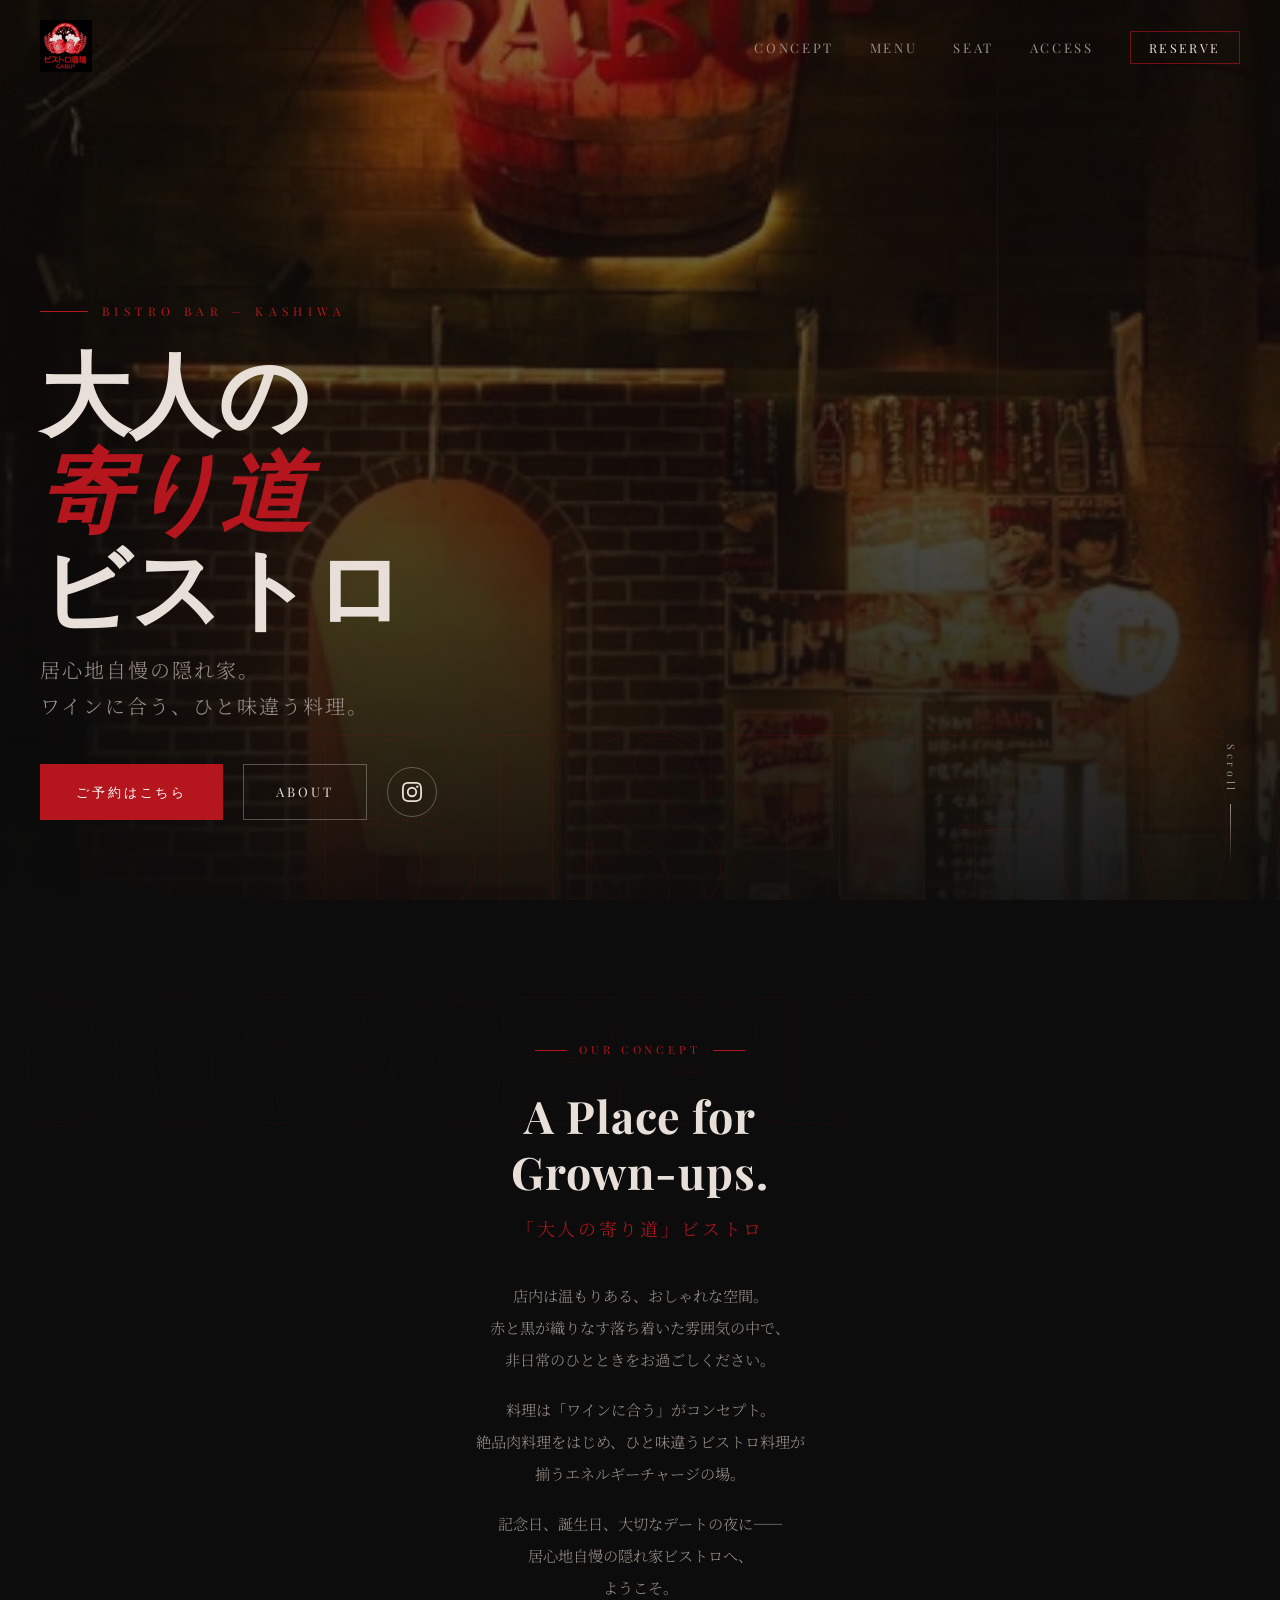
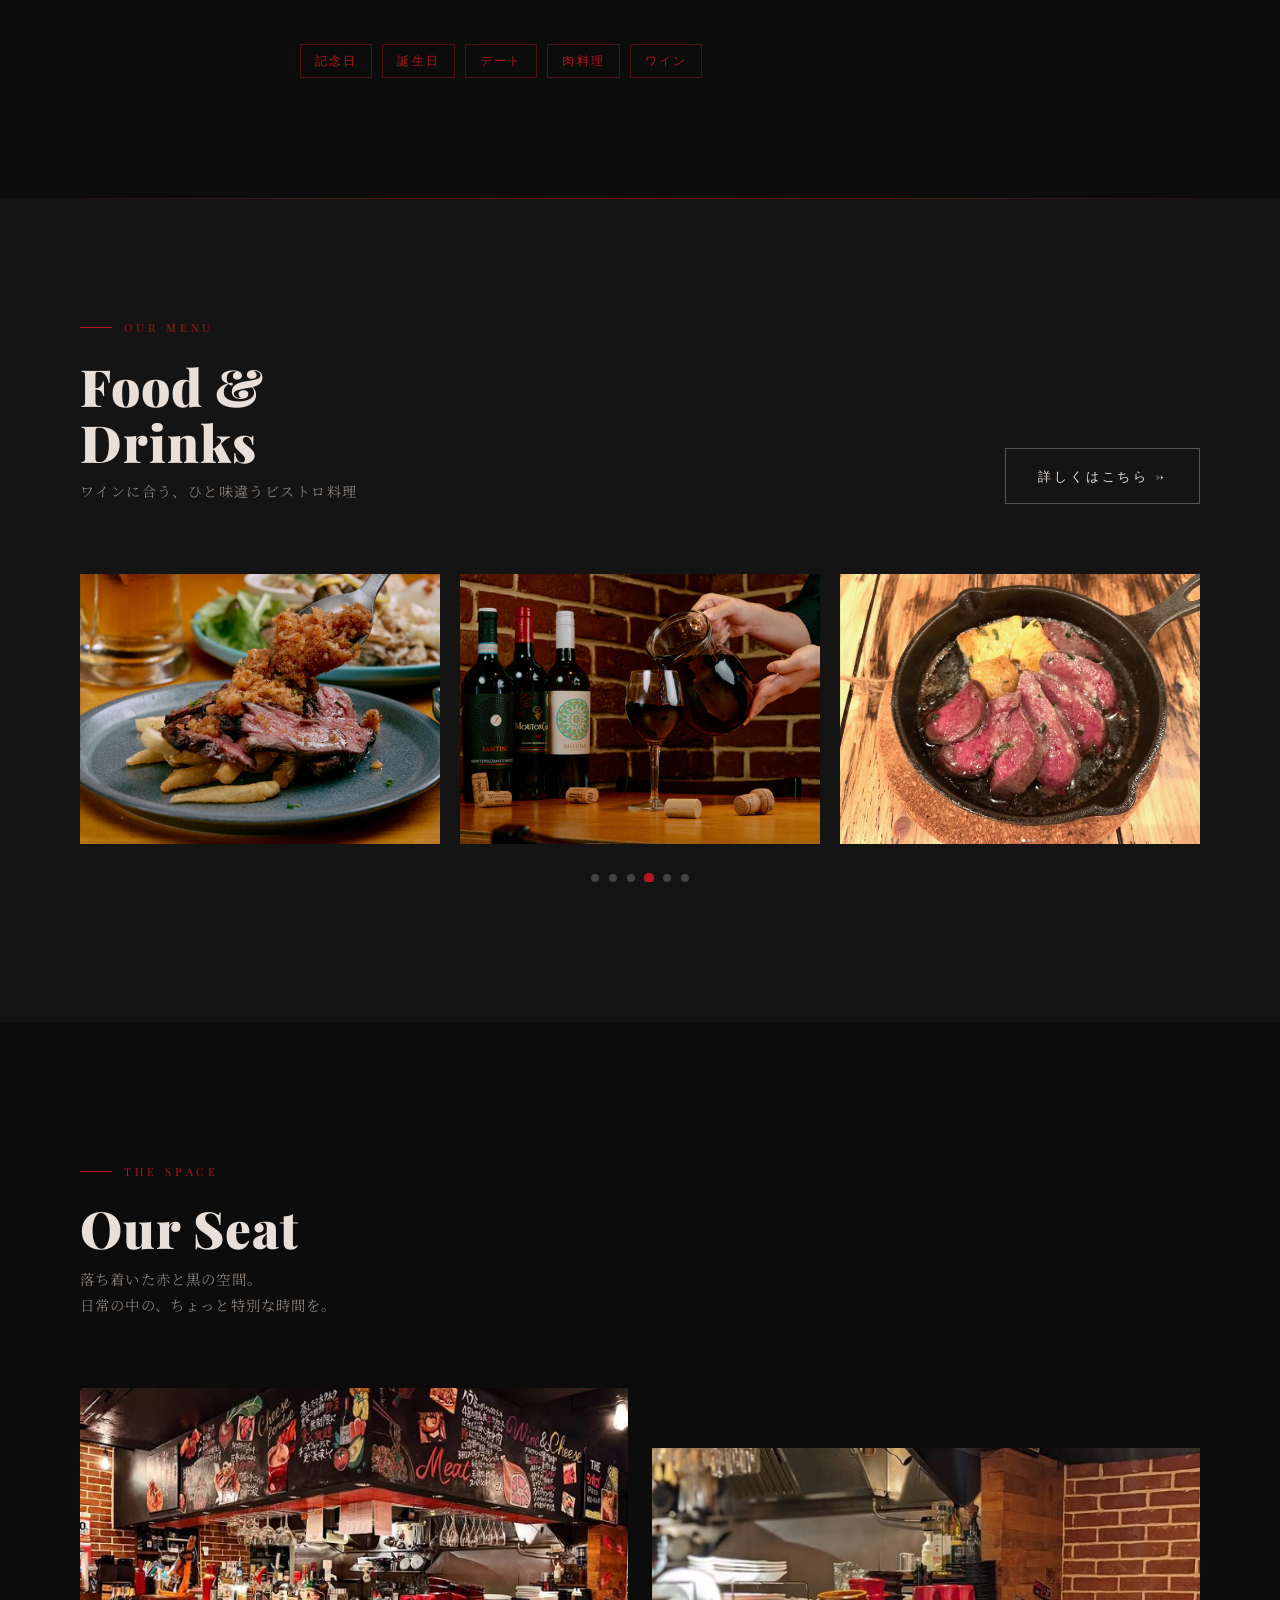
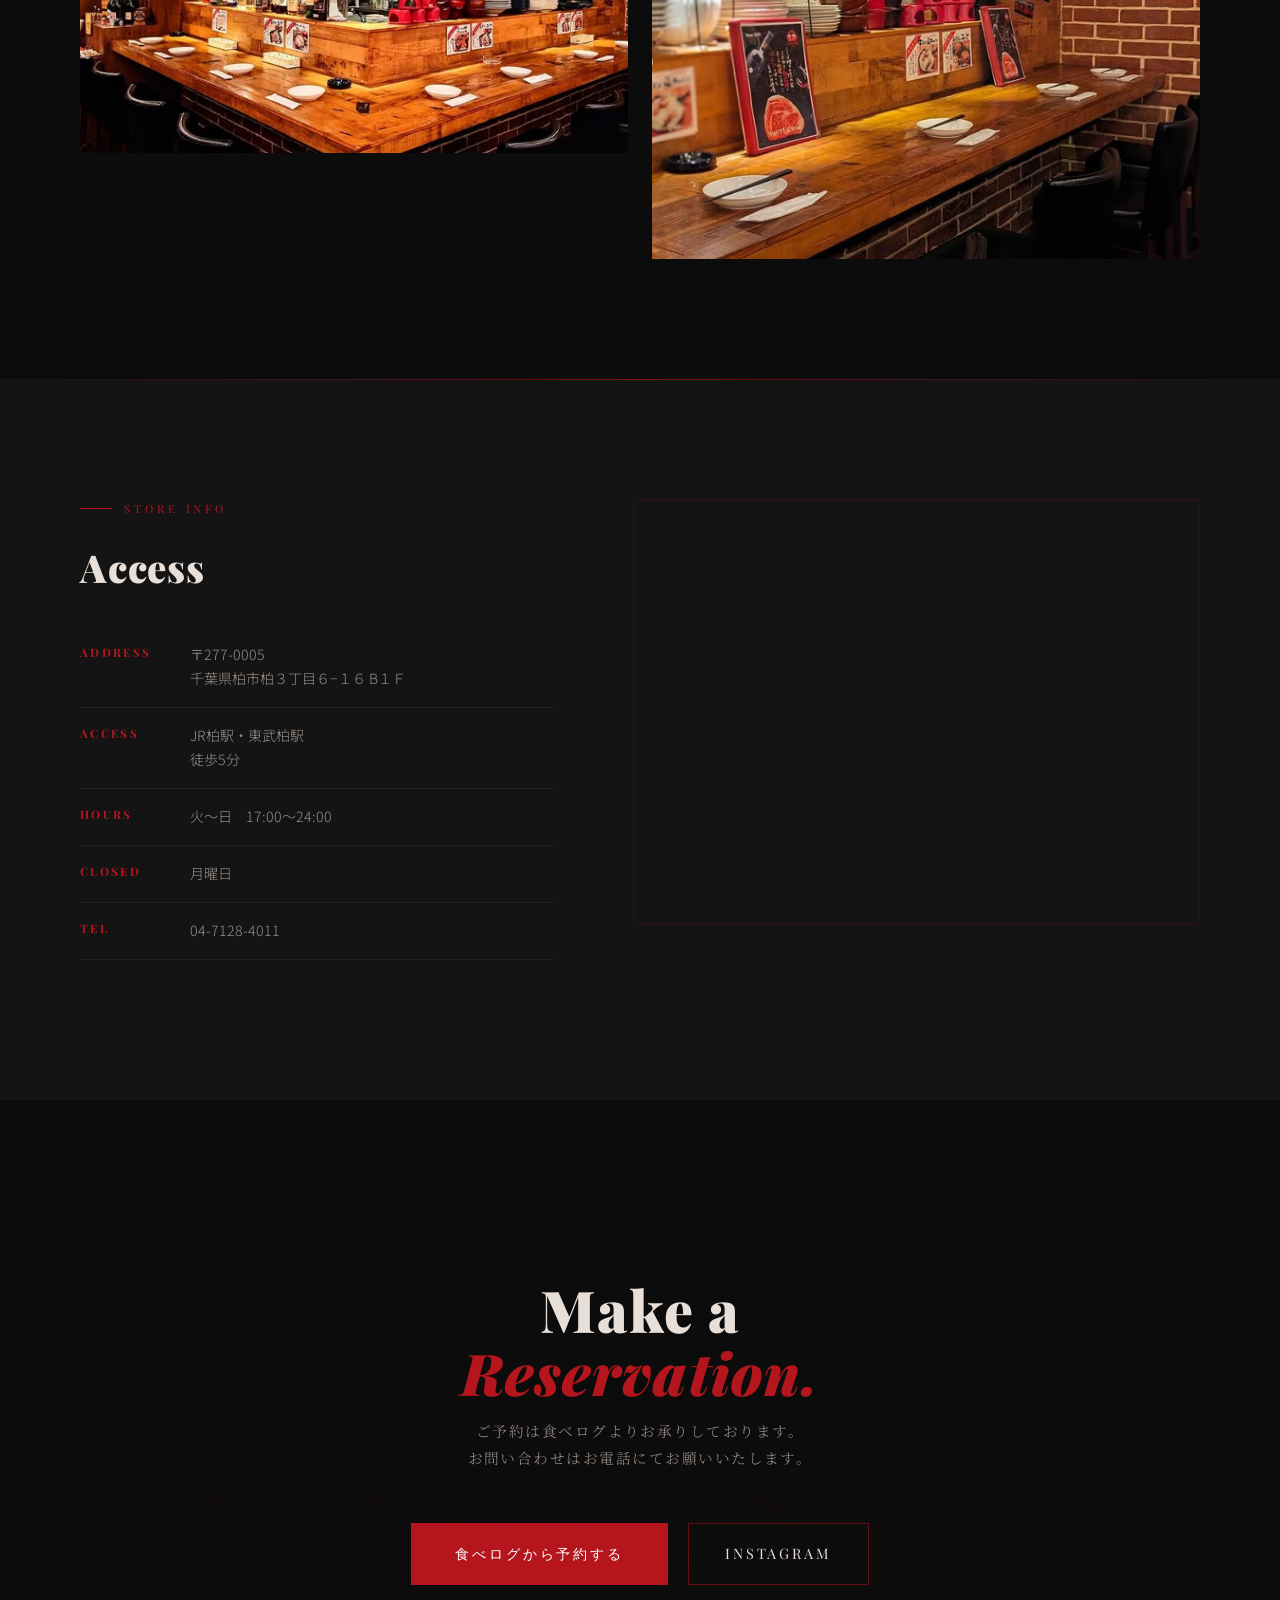
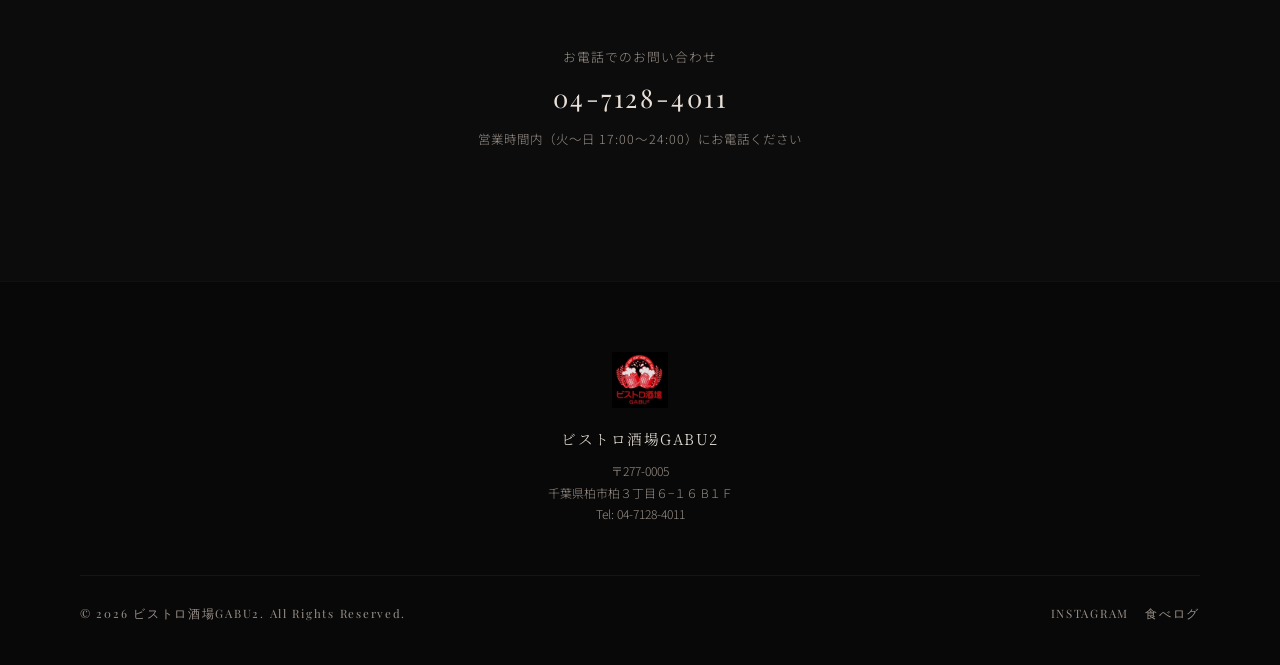
==== index.html @ e210a68f "Add files via upload" ====
<!DOCTYPE html>
<html lang="ja">
<head>
  <meta charset="UTF-8" />
  <meta name="viewport" content="width=device-width, initial-scale=1.0" />
  <title>ビストロ酒場GABU2 | 柏駅徒歩5分 大人の隠れ家ビストロ</title>
  <meta name="description" content="柏駅徒歩5分。ワインに合うひと味違うビストロ料理と絶品肉料理が揃う、大人の隠れ家ビストロ居酒屋。記念日・誕生日・デートにも。営業時間：火〜日 17:00〜24:00" />
  <meta name="keywords" content="ビストロ酒場GABU2,柏,ビストロ,居酒屋,肉料理,ワイン,記念日,誕生日,デート,柏駅" />
  <meta property="og:title" content="ビストロ酒場GABU2 | 柏駅徒歩5分 大人の隠れ家ビストロ" />
  <meta property="og:description" content="ワインに合う本格ビストロ料理と絶品肉料理。大人の寄り道ビストロ。" />
  <meta property="og:type" content="website" />
  <link rel="preconnect" href="https://fonts.googleapis.com" />
  <link rel="preconnect" href="https://fonts.gstatic.com" crossorigin />
  <link rel="stylesheet" href="style.css" />
</head>
<body style="overflow: hidden;">

  <!-- ===============================================
       PRELOADER ANIMATION
  =============================================== -->
  <div id="loader" class="loader">
    <div class="loader-content">
      <div class="loader-logo-wrap">
        <img src="img/ロゴ.jpg" alt="Logo" class="loader-logo" />
        <div class="loader-circle"></div>
      </div>
      <p class="loader-text">Bistro Bar GABU2</p>
    </div>
  </div>

  <!-- ===============================================
       HEADER
  =============================================== -->
  <header id="header">
    <a href="#" class="header-logo" aria-label="ビストロ酒場GABU2 トップへ">
      <img src="img/ロゴ.jpg" alt="ビストロ酒場GABU2 ロゴ" />
    </a>

    <nav aria-label="メインナビゲーション">
      <ul class="nav-list">
        <li><a href="#concept">Concept</a></li>
        <li><a href="#menu">Menu</a></li>
        <li><a href="#seat">Seat</a></li>
        <li><a href="#access">Access</a></li>
        <li>
          <a href="https://tabelog.com/chiba/A1203/A120301/12036281/dtlmenu/" 
             target="_blank" rel="noopener noreferrer"
             class="nav-reserve-btn">Reserve</a>
        </li>
      </ul>
    </nav>

    <button class="hamburger" id="hamburger" aria-label="メニューを開く" aria-expanded="false">
      <span></span><span></span><span></span>
    </button>
  </header>

  <!-- Mobile Nav Overlay -->
  <nav class="mobile-nav" id="mobile-nav" aria-label="モバイルナビゲーション">
    <a href="#concept" class="mobile-nav-link">Concept</a>
    <a href="#menu" class="mobile-nav-link">Menu</a>
    <a href="#seat" class="mobile-nav-link">Seat</a>
    <a href="#access" class="mobile-nav-link">Access</a>
    <a href="https://tabelog.com/chiba/A1203/A120301/12036281/dtlmenu/"
       target="_blank" rel="noopener noreferrer"
       class="mobile-nav-link">Reserve</a>
  </nav>

  <!-- ===============================================
       HERO
  =============================================== -->
  <section id="hero" aria-label="ヒーローセクション">
    <div class="hero-ph"></div>
    <div class="hero-overlay"></div>
    <div class="hero-line"></div>
    <div class="hero-bg-text" aria-hidden="true">BISTRO</div>

    <div class="hero-content">
      <p class="hero-eyebrow reveal-hero">Bistro Bar — Kashiwa</p>

      <h1 class="hero-title reveal-hero">
        大人の<br />
        <span>寄り道</span>
        ビストロ
      </h1>

      <p class="hero-subtitle reveal-hero">
        居心地自慢の隠れ家。<br />ワインに合う、ひと味違う料理。
      </p>

      <div class="hero-cta-group reveal-hero">
        <a href="https://tabelog.com/chiba/A1203/A120301/12036281/dtlmenu/"
           target="_blank" rel="noopener noreferrer"
           class="btn-primary"
           id="hero-reserve-btn">ご予約はこちら</a>
        <a href="#concept" class="btn-ghost" id="hero-concept-btn">About</a>
        <a href="https://www.instagram.com/_gabu2/"
           target="_blank" rel="noopener noreferrer"
           class="btn-instagram-hero"
           id="hero-instagram-btn"
           aria-label="Instagram">
          <svg class="instagram-icon" viewBox="0 0 24 24" width="20" height="20" fill="currentColor">
            <path d="M12 2.163c3.204 0 3.584.012 4.85.07 3.252.148 4.771 1.691 4.919 4.919.058 1.265.069 1.645.069 4.849 0 3.205-.012 3.584-.069 4.849-.149 3.225-1.664 4.771-4.919 4.919-1.266.058-1.644.07-4.85.07-3.204 0-3.584-.012-4.849-.07-3.26-.149-4.771-1.699-4.919-4.92-.058-1.265-.07-1.644-.07-4.849 0-3.204.013-3.583.07-4.849.149-3.227 1.664-4.771 4.919-4.919 1.266-.057 1.645-.069 4.849-.069zM12 0C8.741 0 8.333.014 7.053.072 2.695.272.273 2.69.073 7.051.014 8.333 0 8.741 0 12c0 3.259.014 3.668.072 4.948.2 4.358 2.618 6.78 6.98 6.98 1.281.058 1.689.072 4.948.072 3.259 0 3.668-.014 4.948-.072 4.354-.2 6.782-2.618 6.979-6.98.059-1.28.073-1.689.073-4.948 0-3.259-.014-3.667-.072-4.947-.196-4.354-2.617-6.78-6.979-6.98C15.668.014 15.259 0 12 0zm0 5.838a6.162 6.162 0 1 0 0 12.324 6.162 6.162 0 0 0 0-12.324zM12 16a4 4 0 1 1 0-8 4 4 0 0 1 0 8zm6.406-11.845a1.44 1.44 0 1 0 0 2.881 1.44 1.44 0 0 0 0-2.881z"/>
          </svg>
        </a>
      </div>
    </div>

    <div class="hero-scroll" aria-hidden="true">
      <span class="hero-scroll-text">Scroll</span>
      <div class="hero-scroll-line"></div>
    </div>
  </section>

  <!-- ===============================================
       CONCEPT
  =============================================== -->
  <section id="concept" aria-labelledby="concept-heading">
    <div class="container">
      <div class="concept-inner">

        <!-- テキストエリア -->
        <div class="concept-text reveal">
          <p class="section-label" aria-hidden="true">Our Concept</p>

          <h2 id="concept-heading" class="concept-title en-heading">
            A Place for<br />Grown-ups.
          </h2>
          <span class="concept-title-jp">「大人の寄り道」ビストロ</span>

          <div class="concept-body jp-serif">
            <p>
              店内は温もりある、おしゃれな空間。<br />
              赤と黒が織りなす落ち着いた雰囲気の中で、<br />
              非日常のひとときをお過ごしください。
            </p>
            <p>
              料理は「ワインに合う」がコンセプト。<br />
              絶品肉料理をはじめ、ひと味違うビストロ料理が<br />
              揃うエネルギーチャージの場。
            </p>
            <p>
              記念日、誕生日、大切なデートの夜に——<br />
              居心地自慢の隠れ家ビストロへ、<br />
              ようこそ。
            </p>
          </div>

          <div class="concept-tags">
            <span class="concept-tag">記念日</span>
            <span class="concept-tag">誕生日</span>
            <span class="concept-tag">デート</span>
            <span class="concept-tag">肉料理</span>
            <span class="concept-tag">ワイン</span>
          </div>
        </div>

      </div>
    </div>
  </section>

  <!-- ===============================================
       MENU
  =============================================== -->
  <section id="menu" aria-labelledby="menu-heading">
    <div class="container">

      <div class="menu-header">
        <div class="menu-header-left reveal">
          <p class="section-label" aria-hidden="true">Our Menu</p>
          <h2 id="menu-heading" class="menu-header-title en-heading">
            Food &amp;<br />Drinks
          </h2>
          <p class="menu-header-sub jp-serif">ワインに合う、ひと味違うビストロ料理</p>
        </div>
        <a href="https://tabelog.com/chiba/A1203/A120301/12036281/dtlmenu/"
           target="_blank" rel="noopener noreferrer"
           class="btn-ghost reveal"
           id="menu-tabelog-btn-top"
           style="white-space:nowrap;">
          詳しくはこちら →
        </a>
      </div>

      <!-- フードスライダー -->
      <div class="menu-slider-container reveal">
        <div class="menu-slider-track">
          <div class="menu-slide"><img src="img/menu1.png" alt="Menu 1" /></div>
          <div class="menu-slide"><img src="img/menu2.png" alt="Menu 2" /></div>
          <div class="menu-slide"><img src="img/menu3.png" alt="Menu 3" /></div>
          <div class="menu-slide"><img src="img/menu4.png" alt="Menu 4" /></div>
          <div class="menu-slide"><img src="img/menu5.png" alt="Menu 5" /></div>
          <div class="menu-slide"><img src="img/menu6.png" alt="Menu 6" /></div>
          <div class="menu-slide"><img src="img/menu7.png" alt="Menu 7" /></div>
          <div class="menu-slide"><img src="img/menu8.png" alt="Menu 8" /></div>
        </div>
        <!-- インジケーター -->
        <div class="menu-slider-dots"></div>
      </div>

    </div>
  </section>

  <!-- ===============================================
       SEAT
  =============================================== -->
  <section id="seat" aria-labelledby="seat-heading">
    <div class="container">

      <div class="seat-header reveal">
        <p class="section-label" aria-hidden="true">The Space</p>
        <h2 id="seat-heading" class="seat-header-title en-heading">Our Seat</h2>
        <p class="seat-header-sub jp-serif">
          落ち着いた赤と黒の空間。<br />
          日常の中の、ちょっと特別な時間を。
        </p>
      </div>

      <div class="seat-grid">
        <div class="reveal-left">
          <img src="img/OURSEAT1.png" alt="店内席" class="seat-img-a" />
        </div>

        <div class="seat-col-right reveal-right">
          <img src="img/OURSEAT2.png" alt="カウンター席" class="seat-img-b" />
        </div>
      </div>

    </div>
  </section>

  <!-- ===============================================
       ACCESS
  =============================================== -->
  <section id="access" aria-labelledby="access-heading">
    <div class="container">
      <div class="access-inner">

        <!-- 店舗情報 -->
        <div class="access-info reveal-left">
          <p class="section-label" aria-hidden="true">Store Info</p>
          <h2 id="access-heading" class="access-info-title en-heading">Access</h2>

          <table class="info-table" role="table" aria-label="店舗情報">
            <tbody>
              <tr>
                <th scope="row">Address</th>
                <td>〒277-0005<br />千葉県柏市柏３丁目６−１６ B１Ｆ</td>
              </tr>
              <tr>
                <th scope="row">Access</th>
                <td>JR柏駅・東武柏駅<br />徒歩5分</td>
              </tr>
              <tr>
                <th scope="row">Hours</th>
                <td>火〜日　17:00〜24:00</td>
              </tr>
              <tr>
                <th scope="row">Closed</th>
                <td>月曜日</td>
              </tr>
              <tr>
                <th scope="row">Tel</th>
                <td><a href="tel:0471284011" style="color: inherit; text-decoration: none;">04-7128-4011</a></td>
              </tr>
            </tbody>
          </table>
        </div>

        <!-- Google Map -->
        <div class="access-map reveal-right">
          <div class="map-container" role="region" aria-label="Googleマップ">
            <iframe
              src="https://maps.google.com/maps?q=%E3%83%93%E3%82%B9%E3%83%88%E3%83%AD%E9%85%92%E5%A0%B4GABU2&output=embed&hl=ja&z=16"
              title="ビストロ酒場GABU2 地図"
              allowfullscreen
              loading="lazy"
              referrerpolicy="no-referrer-when-downgrade">
            </iframe>
          </div>
        </div>

      </div>
    </div>
  </section>

  <!-- ===============================================
       RESERVE
  =============================================== -->
  <section id="reserve" aria-labelledby="reserve-heading">
    <div class="container">

      <div class="reserve-label reveal">
        <p class="section-label" aria-hidden="true">Reservation</p>
      </div>

      <h2 id="reserve-heading" class="reserve-title en-heading reveal">
        Make a<br /><em>Reservation.</em>
      </h2>

      <p class="reserve-sub jp-serif reveal">
        ご予約は食べログよりお承りしております。<br />
        お問い合わせはお電話にてお願いいたします。
      </p>

      <div class="reserve-btns reveal">
        <a href="https://tabelog.com/chiba/A1203/A120301/12036281/dtlmenu/"
           target="_blank" rel="noopener noreferrer"
           class="btn-tabelog"
           id="reserve-tabelog-btn">
          食べログから予約する
        </a>
        <a href="https://www.instagram.com/_gabu2/"
           target="_blank" rel="noopener noreferrer"
           class="btn-instagram"
           id="reserve-instagram-btn">
          Instagram
        </a>
      </div>

      <div class="reserve-contact reveal">
        <p>お電話でのお問い合わせ</p>
        <a href="tel:0471284011" class="reserve-tel" id="reserve-tel-link">04-7128-4011</a>
        <p style="margin-top:8px; font-size:0.78rem;">営業時間内（火〜日 17:00〜24:00）にお電話ください</p>
      </div>

    </div>
  </section>

  <!-- ===============================================
       FOOTER
  =============================================== -->
  <footer id="footer" role="contentinfo">
    <div class="container">
      <div class="footer-inner">

        <!-- ブランド -->
        <div class="footer-brand">
          <img src="img/ロゴ.jpg" alt="ビストロ酒場GABU2" />
          <p class="footer-brand-name">ビストロ酒場GABU2</p>
          <p class="footer-brand-addr">
            〒277-0005<br />
            千葉県柏市柏３丁目６−１６ B１Ｆ<br />
            Tel: 04-7128-4011
          </p>
        </div>

      </div>

      <div class="footer-bottom">
        <p class="footer-copy">
          &copy; <span id="year"></span> ビストロ酒場GABU2. All Rights Reserved.
        </p>
        <div class="footer-sns">
          <a href="https://www.instagram.com/_gabu2/"
             target="_blank" rel="noopener noreferrer"
             id="footer-instagram-link">Instagram</a>
          <a href="https://tabelog.com/chiba/A1203/A120301/12036281/dtlmenu/"
             target="_blank" rel="noopener noreferrer"
             id="footer-tabelog-link">食べログ</a>
        </div>
      </div>
    </div>
  </footer>

  <!-- ===============================================
       JAVASCRIPT
  =============================================== -->
  <script>
    // ── オープニングアニメーション ───────────
    window.addEventListener('DOMContentLoaded', () => {
      const loader = document.getElementById('loader');
      const loaderContent = document.querySelector('.loader-content');

      // 2.2秒後にロゴとテキストをフェードアウト
      setTimeout(() => {
        loaderContent.style.transition = 'opacity 0.8s ease, transform 0.8s ease';
        loaderContent.style.opacity = '0';
        loaderContent.style.transform = 'translateY(-20px)';
      }, 2200);

      // 2.9秒後にカーテンをスライドアップ
      setTimeout(() => {
        loader.classList.add('loaded');
        document.body.style.overflow = '';
        
        // 背景ズームアウトを開始
        const heroPh = document.querySelector('.hero-ph');
        if (heroPh) heroPh.classList.add('zoomed-out');

        // ヒーローテキストを時間差で表示
        const heroReveals = document.querySelectorAll('.reveal-hero');
        heroReveals.forEach(el => el.classList.add('visible'));
      }, 2900);
    });

    // ── 年表示 ──────────────────────────────
    document.getElementById('year').textContent = new Date().getFullYear();

    // ── ヘッダー スクロール変化 ─────────────
    const header = document.getElementById('header');
    window.addEventListener('scroll', () => {
      header.classList.toggle('scrolled', window.scrollY > 60);
    }, { passive: true });

    // ── ハンバーガーメニュー ────────────────
    const hamburger = document.getElementById('hamburger');
    const mobileNav = document.getElementById('mobile-nav');
    const mobileLinks = mobileNav.querySelectorAll('.mobile-nav-link');

    hamburger.addEventListener('click', () => {
      const isOpen = hamburger.classList.toggle('open');
      mobileNav.classList.toggle('open', isOpen);
      hamburger.setAttribute('aria-expanded', isOpen);
      document.body.style.overflow = isOpen ? 'hidden' : '';
    });

    mobileLinks.forEach(link => {
      link.addEventListener('click', () => {
        hamburger.classList.remove('open');
        mobileNav.classList.remove('open');
        hamburger.setAttribute('aria-expanded', 'false');
        document.body.style.overflow = '';
      });
    });

    // ── スクロールアニメーション ────────────
    const revealEls = document.querySelectorAll('.reveal, .reveal-left, .reveal-right');

    const observer = new IntersectionObserver((entries) => {
      entries.forEach(entry => {
        if (entry.isIntersecting) {
          // 遅延を少しずつずらす
          const siblings = Array.from(entry.target.parentElement.querySelectorAll('.reveal, .reveal-left, .reveal-right'));
          const idx = siblings.indexOf(entry.target);
          entry.target.style.transitionDelay = `${idx * 0.08}s`;
          entry.target.classList.add('visible');
          observer.unobserve(entry.target);
        }
      });
    }, {
      threshold: 0.12,
      rootMargin: '0px 0px -40px 0px'
    });

    revealEls.forEach(el => observer.observe(el));

    // ── メニュースライダー ────────────────────────
    const track = document.querySelector('.menu-slider-track');
    const slides = Array.from(document.querySelectorAll('.menu-slide'));
    const dotsContainer = document.querySelector('.menu-slider-dots');

    let currentIndex = 0;
    let itemsPerPage = getItemsPerPage();

    function getItemsPerPage() {
      if (window.innerWidth <= 600) return 1;
      if (window.innerWidth <= 1024) return 2;
      return 3;
    }

    function createDots() {
      dotsContainer.innerHTML = '';
      const maxIndex = slides.length - getItemsPerPage();
      for (let i = 0; i <= maxIndex; i++) {
        const dot = document.createElement('div');
        dot.classList.add('menu-dot');
        if (i === 0) dot.classList.add('active');
        dot.addEventListener('click', () => goToSlide(i));
        dotsContainer.appendChild(dot);
      }
    }

    function updateSlider() {
      itemsPerPage = getItemsPerPage();
      const maxIndex = slides.length - itemsPerPage;
      if (currentIndex > maxIndex) {
        currentIndex = maxIndex;
      }
      
      const gap = 20;
      const slideWidth = slides[0].getBoundingClientRect().width;
      const amountToMove = currentIndex * (slideWidth + gap);
      
      track.style.transform = `translateX(-${amountToMove}px)`;
      
      // Update dots
      const dots = Array.from(dotsContainer.querySelectorAll('.menu-dot'));
      dots.forEach((dot, index) => {
        dot.classList.toggle('active', index === currentIndex);
      });
    }

    function goToSlide(index) {
      currentIndex = index;
      updateSlider();
    }

    function nextSlide() {
      itemsPerPage = getItemsPerPage();
      const maxIndex = slides.length - itemsPerPage;
      if (currentIndex >= maxIndex) {
        currentIndex = 0;
      } else {
        currentIndex++;
      }
      updateSlider();
    }

    // Initialize
    createDots();
    let slideInterval = setInterval(nextSlide, 4000);

    // Reset interval on click
    dotsContainer.addEventListener('click', (e) => {
      if (e.target.classList.contains('menu-dot')) {
        clearInterval(slideInterval);
        slideInterval = setInterval(nextSlide, 4000);
      }
    });

    window.addEventListener('resize', () => {
      createDots();
      updateSlider();
    });
  </script>

</body>
</html>
---- style.css ----
/* ============================================================
   GABU2 — ビストロ酒場GABU2 Stylesheet
   カラー：深黒 + ワインレッド
   ============================================================ */

@import url('https://fonts.googleapis.com/css2?family=Playfair+Display:ital,wght@0,400;0,600;0,700;0,900;1,400;1,600;1,700&family=Noto+Serif+JP:wght@300;400;600&family=Noto+Sans+JP:wght@300;400;500&display=swap');

/* ── Reset & Base ─────────────────────────────────────── */
*, *::before, *::after {
  box-sizing: border-box;
  margin: 0;
  padding: 0;
}

:root {
  --black:       #0c0c0c;
  --black-mid:   #141414;
  --black-soft:  #1e1e1e;
  --red:         #b5161e;
  --red-dark:    #8c0c13;
  --red-muted:   #7a1018;
  --cream:       #d8cfc4;
  --cream-dim:   #9a9089;
  --grey-ph:     #2a2a2a;
  --grey-ph2:    #222222;
  --line:        rgba(181,22,30,0.35);
  --text-main:   #e8e0d8;
  --text-sub:    #9a9089;
  --text-en:     #c8bfb6;
  --transition:  0.45s cubic-bezier(0.25, 0.46, 0.45, 0.94);
}

/* ── Preloader ────────────────────────────────────────── */
.loader {
  position: fixed;
  inset: 0;
  background-color: #0c0c0c;
  z-index: 9999;
  display: flex;
  align-items: center;
  justify-content: center;
  transition: transform 1.2s cubic-bezier(0.85, 0, 0.15, 1);
  overflow: hidden;
}

.loader.loaded {
  transform: translateY(-100%);
}

.loader-content {
  text-align: center;
  display: flex;
  flex-direction: column;
  align-items: center;
  gap: 30px;
}

.loader-logo-wrap {
  position: relative;
  width: 120px;
  height: 120px;
  display: flex;
  align-items: center;
  justify-content: center;
  opacity: 0;
  transform: scale(0.9);
  animation: logoReveal 1.2s cubic-bezier(0.25, 1, 0.5, 1) forwards 0.3s;
}

.loader-logo {
  width: 90px;
  height: auto;
  border-radius: 50%;
  box-shadow: 0 0 25px rgba(181, 22, 30, 0.25);
  z-index: 2;
}

.loader-circle {
  position: absolute;
  inset: 0;
  border: 1px solid var(--red);
  border-radius: 50%;
  z-index: 1;
  box-shadow: 0 0 15px rgba(181, 22, 30, 0.2);
}

.loader-text {
  font-family: 'Playfair Display', serif;
  font-size: 1.1rem;
  letter-spacing: 0.4em;
  text-transform: uppercase;
  color: var(--text-main);
  opacity: 0;
  transform: translateY(15px);
  animation: textReveal 1.5s cubic-bezier(0.25, 1, 0.5, 1) forwards 0.8s;
  text-shadow: 0 0 10px rgba(232, 224, 216, 0.15);
}

@keyframes logoReveal {
  to {
    opacity: 1;
    transform: scale(1);
  }
}

@keyframes loaderSpin {
  to {
    transform: rotate(360deg);
  }
}

@keyframes textReveal {
  to {
    opacity: 1;
    transform: translateY(0);
    letter-spacing: 0.5em;
  }
}

html {
  font-size: 16px;
  scroll-behavior: smooth;
}

body {
  background-color: var(--black);
  color: var(--text-main);
  font-family: 'Noto Sans JP', sans-serif;
  font-weight: 300;
  line-height: 1.8;
  overflow-x: hidden;
}

a {
  color: inherit;
  text-decoration: none;
}

img {
  display: block;
  max-width: 100%;
}

/* ── Placeholder Images ───────────────────────────────── */
.ph {
  background: linear-gradient(135deg, var(--grey-ph) 0%, var(--grey-ph2) 100%);
  position: relative;
  overflow: hidden;
}

.ph::after {
  content: 'PHOTO';
  position: absolute;
  inset: 0;
  display: flex;
  align-items: center;
  justify-content: center;
  font-family: 'Playfair Display', serif;
  font-size: 0.8rem;
  letter-spacing: 0.25em;
  color: rgba(255,255,255,0.12);
}

/* ── Typography ───────────────────────────────────────── */
.en-heading {
  font-family: 'Playfair Display', serif;
  font-weight: 900;
  letter-spacing: 0.02em;
  line-height: 1.05;
}

.en-sub {
  font-family: 'Playfair Display', serif;
  font-style: italic;
  letter-spacing: 0.12em;
  color: var(--cream-dim);
  font-size: 0.88rem;
}

.jp-serif {
  font-family: 'Noto Serif JP', serif;
  font-weight: 300;
}

.section-label {
  font-family: 'Playfair Display', serif;
  font-size: 0.7rem;
  letter-spacing: 0.35em;
  color: var(--red);
  text-transform: uppercase;
  display: flex;
  align-items: center;
  gap: 12px;
}

.section-label::before {
  content: '';
  display: block;
  width: 32px;
  height: 1px;
  background: var(--red);
}

/* ── Utility ──────────────────────────────────────────── */
.container {
  width: 90%;
  max-width: 1120px;
  margin: 0 auto;
}

.red { color: var(--red); }
.reveal {
  opacity: 0;
  transform: translateY(36px);
  transition: opacity 0.75s ease, transform 0.75s ease;
}
.reveal.visible {
  opacity: 1;
  transform: translateY(0);
}

.reveal-hero {
  opacity: 0;
  transform: translateY(36px);
  transition: opacity 1.2s cubic-bezier(0.25, 1, 0.5, 1), transform 1.2s cubic-bezier(0.25, 1, 0.5, 1);
}

.reveal-hero.visible {
  opacity: 1;
  transform: translateY(0);
}

.hero-content .reveal-hero:nth-child(1) { transition-delay: 0.1s; }
.hero-content .reveal-hero:nth-child(2) { transition-delay: 0.28s; }
.hero-content .reveal-hero:nth-child(3) { transition-delay: 0.46s; }
.hero-content .reveal-hero:nth-child(4) { transition-delay: 0.64s; }
.reveal-left {
  opacity: 0;
  transform: translateX(-48px);
  transition: opacity 0.75s ease, transform 0.75s ease;
}
.reveal-left.visible {
  opacity: 1;
  transform: translateX(0);
}
.reveal-right {
  opacity: 0;
  transform: translateX(48px);
  transition: opacity 0.75s ease, transform 0.75s ease;
}
.reveal-right.visible {
  opacity: 1;
  transform: translateX(0);
}

/* ============================================================
   HEADER / NAV
   ============================================================ */
#header {
  position: fixed;
  top: 0;
  left: 0;
  width: 100%;
  z-index: 100;
  padding: 20px 40px;
  display: flex;
  align-items: center;
  justify-content: space-between;
  transition: background var(--transition), padding var(--transition);
}

#header.scrolled {
  background: rgba(12, 12, 12, 0.92);
  backdrop-filter: blur(12px);
  border-bottom: 1px solid rgba(181,22,30,0.2);
  padding: 14px 40px;
}

.header-logo img {
  height: 52px;
  width: auto;
}

.nav-list {
  list-style: none;
  display: flex;
  gap: 36px;
  align-items: center;
}

.nav-list a {
  font-family: 'Playfair Display', serif;
  font-size: 0.82rem;
  letter-spacing: 0.2em;
  color: var(--cream-dim);
  text-transform: uppercase;
  transition: color var(--transition);
  position: relative;
}

.nav-list a::after {
  content: '';
  position: absolute;
  bottom: -3px;
  left: 0;
  width: 0;
  height: 1px;
  background: var(--red);
  transition: width var(--transition);
}

.nav-list a:hover {
  color: var(--text-main);
}

.nav-list a:hover::after {
  width: 100%;
}

.nav-reserve-btn {
  font-family: 'Playfair Display', serif !important;
  font-size: 0.78rem !important;
  letter-spacing: 0.2em !important;
  color: var(--text-main) !important;
  border: 1px solid rgba(181,22,30,0.6) !important;
  padding: 7px 18px !important;
  transition: background var(--transition), color var(--transition) !important;
}

.nav-reserve-btn:hover {
  background: var(--red) !important;
  color: #fff !important;
}

.nav-reserve-btn::after {
  display: none !important;
}

/* Hamburger */
.hamburger {
  display: none;
  width: 44px;
  height: 44px;
  border-radius: 50%;
  background: rgba(12, 12, 12, 0.65);
  backdrop-filter: blur(8px);
  -webkit-backdrop-filter: blur(8px);
  border: 1px solid rgba(181, 22, 30, 0.4);
  flex-direction: column;
  justify-content: center;
  align-items: center;
  gap: 5px;
  cursor: pointer;
  z-index: 110;
  transition: border-color var(--transition), background var(--transition);
}

.hamburger:hover {
  border-color: var(--red);
  background: rgba(12, 12, 12, 0.85);
}

.hamburger span {
  display: block;
  width: 20px;
  height: 2px;
  background: var(--red);
  transition: var(--transition);
}

.hamburger.open span:nth-child(1) {
  transform: translateY(7px) rotate(45deg);
}
.hamburger.open span:nth-child(2) {
  opacity: 0;
}
.hamburger.open span:nth-child(3) {
  transform: translateY(-7px) rotate(-45deg);
}

/* Mobile nav overlay */
.mobile-nav {
  display: none;
  position: fixed;
  inset: 0;
  background: rgba(12,12,12,0.97);
  z-index: 99;
  flex-direction: column;
  align-items: center;
  justify-content: center;
  gap: 40px;
}

.mobile-nav.open {
  display: flex;
}

.mobile-nav a {
  font-family: 'Playfair Display', serif;
  font-size: 2rem;
  font-style: italic;
  color: var(--text-main);
  letter-spacing: 0.05em;
  transition: color 0.3s;
}

.mobile-nav a:hover {
  color: var(--red);
}

/* ============================================================
   HERO
   ============================================================ */
#hero {
  position: relative;
  height: 100svh;
  min-height: 600px;
  overflow: hidden;
  display: flex;
  align-items: flex-end;
}

.hero-bg {
  position: absolute;
  inset: 0;
  background: linear-gradient(160deg, #1a1a1a 0%, #0c0c0c 60%);
}

/* ヒーロー背景画像 */
.hero-ph {
  position: absolute;
  inset: 0;
  background-image: url('img/ヒーローセクション.png');
  background-size: cover;
  background-position: center;
  transform: scale(1.1);
  transition: transform 2.5s cubic-bezier(0.25, 1, 0.5, 1);
}

.hero-ph.zoomed-out {
  transform: scale(1);
}

/* 大きな背景テキスト */
.hero-bg-text {
  position: absolute;
  bottom: -0.15em;
  right: -0.02em;
  font-family: 'Playfair Display', serif;
  font-size: clamp(120px, 20vw, 280px);
  font-weight: 900;
  color: transparent;
  -webkit-text-stroke: 1px rgba(181,22,30,0.12);
  line-height: 1;
  letter-spacing: -0.02em;
  pointer-events: none;
  user-select: none;
}

/* 斜め赤ライン装飾 */
.hero-line {
  position: absolute;
  top: 0;
  right: 22%;
  width: 1px;
  height: 100%;
  background: linear-gradient(to bottom, transparent, var(--red-muted) 40%, transparent);
  opacity: 0.4;
}

/* グラデーションオーバーレイ */
.hero-overlay {
  position: absolute;
  inset: 0;
  background: linear-gradient(
    to top,
    rgba(12,12,12,0.95) 0%,
    rgba(12,12,12,0.7) 50%,
    rgba(12,12,12,0.5) 100%
  );
}

.hero-content {
  position: relative;
  z-index: 2;
  padding: 0 40px 80px;
  max-width: 780px;
}

.hero-eyebrow {
  font-family: 'Playfair Display', serif;
  font-size: 0.75rem;
  letter-spacing: 0.45em;
  color: var(--red);
  text-transform: uppercase;
  margin-bottom: 20px;
  display: flex;
  align-items: center;
  gap: 14px;
}

.hero-eyebrow::before {
  content: '';
  display: block;
  width: 48px;
  height: 1px;
  background: var(--red);
}

.hero-title {
  font-family: 'Playfair Display', serif;
  font-size: clamp(42px, 7vw, 92px);
  font-weight: 900;
  line-height: 1.08;
  color: var(--text-main);
  letter-spacing: -0.01em;
}

.hero-title span {
  display: block;
  font-style: italic;
  color: var(--red);
}

.hero-subtitle {
  font-family: 'Noto Serif JP', serif;
  font-size: clamp(1rem, 1.6vw, 1.25rem);
  color: var(--cream-dim);
  margin-top: 20px;
  font-weight: 300;
  letter-spacing: 0.1em;
}

.hero-cta-group {
  margin-top: 40px;
  display: flex;
  gap: 20px;
  flex-wrap: wrap;
  align-items: center;
}

.btn-primary {
  display: inline-block;
  font-family: 'Playfair Display', serif;
  font-size: 0.82rem;
  letter-spacing: 0.22em;
  text-transform: uppercase;
  padding: 16px 36px;
  background: var(--red);
  color: #fff;
  transition: background var(--transition), transform 0.2s;
}

.btn-primary:hover {
  background: var(--red-dark);
  transform: translateY(-2px);
}

.btn-ghost {
  display: inline-block;
  font-family: 'Playfair Display', serif;
  font-size: 0.82rem;
  letter-spacing: 0.22em;
  text-transform: uppercase;
  padding: 15px 32px;
  border: 1px solid rgba(216,207,196,0.35);
  color: var(--text-main);
  transition: border-color var(--transition), color var(--transition);
}

.btn-ghost:hover {
  border-color: var(--red);
  color: var(--red);
}

.btn-instagram-hero {
  display: inline-flex;
  align-items: center;
  justify-content: center;
  width: 50px;
  height: 50px;
  border-radius: 50%;
  border: 1px solid rgba(216,207,196,0.35);
  color: var(--text-main);
  transition: border-color var(--transition), color var(--transition), background-color var(--transition);
}

.btn-instagram-hero:hover {
  border-color: var(--red);
  color: var(--red);
  background-color: rgba(181, 22, 30, 0.08);
}

/* スクロールインジケーター */
.hero-scroll {
  position: absolute;
  bottom: 36px;
  right: 40px;
  z-index: 2;
  display: flex;
  flex-direction: column;
  align-items: center;
  gap: 10px;
}

.hero-scroll-text {
  font-family: 'Playfair Display', serif;
  font-size: 0.65rem;
  letter-spacing: 0.35em;
  color: var(--cream-dim);
  writing-mode: vertical-rl;
}

.hero-scroll-line {
  width: 1px;
  height: 60px;
  background: linear-gradient(to bottom, var(--cream-dim), transparent);
  animation: scrollLine 2s ease-in-out infinite;
}

@keyframes scrollLine {
  0%, 100% { transform: scaleY(1); opacity: 0.5; }
  50% { transform: scaleY(0.5); opacity: 1; }
}

/* ============================================================
   CONCEPT
   ============================================================ */
#concept {
  padding: 140px 0 120px;
  position: relative;
  overflow: hidden;
}

#concept::before {
  content: 'CONCEPT';
  position: absolute;
  top: 60px;
  left: -20px;
  font-family: 'Playfair Display', serif;
  font-size: clamp(80px, 14vw, 200px);
  font-weight: 900;
  color: transparent;
  -webkit-text-stroke: 1px rgba(181,22,30,0.07);
  pointer-events: none;
  user-select: none;
  line-height: 1;
}

.concept-inner {
  display: flex;
  justify-content: center;
}

.concept-text {
  max-width: 680px;
  width: 100%;
  text-align: center;
  padding-left: 0;
}

#concept .section-label {
  justify-content: center;
}

#concept .section-label::after {
  content: '';
  display: block;
  width: 32px;
  height: 1px;
  background: var(--red);
}

.concept-text .section-label {
  margin-bottom: 28px;
}

.concept-title {
  font-family: 'Playfair Display', serif;
  font-size: clamp(28px, 3.5vw, 48px);
  font-weight: 700;
  line-height: 1.25;
  margin-bottom: 12px;
}

.concept-title-jp {
  font-family: 'Noto Serif JP', serif;
  font-size: clamp(1rem, 1.4vw, 1.2rem);
  font-weight: 300;
  color: var(--red);
  letter-spacing: 0.15em;
  margin-bottom: 36px;
  display: block;
}

.concept-body {
  font-family: 'Noto Serif JP', serif;
  font-size: 0.95rem;
  line-height: 2.1;
  color: var(--cream-dim);
  font-weight: 300;
}

.concept-body p + p {
  margin-top: 1.2em;
}

.concept-tags {
  margin-top: 40px;
  display: flex;
  gap: 10px;
  flex-wrap: wrap;
}

.concept-tag {
  font-family: 'Playfair Display', serif;
  font-size: 0.75rem;
  letter-spacing: 0.18em;
  color: var(--red);
  border: 1px solid rgba(181,22,30,0.4);
  padding: 5px 14px;
}

/* ============================================================
   MENU
   ============================================================ */
#menu {
  padding: 120px 0 140px;
  background: var(--black-mid);
  position: relative;
}

#menu::after {
  content: '';
  position: absolute;
  top: 0;
  left: 0;
  right: 0;
  height: 1px;
  background: linear-gradient(to right, transparent, var(--red-muted), transparent);
}

.menu-header {
  display: flex;
  justify-content: space-between;
  align-items: flex-end;
  margin-bottom: 70px;
}

.menu-header-left .section-label {
  margin-bottom: 20px;
}

.menu-header-title {
  font-family: 'Playfair Display', serif;
  font-size: clamp(32px, 4vw, 56px);
  font-weight: 900;
  line-height: 1.1;
}

.menu-header-sub {
  font-family: 'Noto Serif JP', serif;
  font-size: 0.88rem;
  color: var(--cream-dim);
  margin-top: 8px;
  letter-spacing: 0.1em;
}

.menu-slider-container {
  position: relative;
  overflow: hidden;
  width: 100%;
}

.menu-slider-track {
  display: flex;
  gap: 20px;
  transition: transform 0.8s cubic-bezier(0.25, 0.46, 0.45, 0.94);
}

.menu-slide {
  flex: 0 0 calc((100% - 40px) / 3);
  aspect-ratio: 4/3;
  overflow: hidden;
  position: relative;
}

.menu-slide img {
  width: 100%;
  height: 100%;
  object-fit: cover;
  transition: transform 0.6s ease;
}

.menu-slide:hover img {
  transform: scale(1.05);
}

@media (max-width: 1024px) {
  .menu-slide {
    flex: 0 0 calc((100% - 20px) / 2);
  }
}

@media (max-width: 600px) {
  .menu-slide {
    flex: 0 0 100%;
  }
}

/* インジケーター */
.menu-slider-dots {
  display: flex;
  justify-content: center;
  gap: 10px;
  margin-top: 30px;
}

.menu-dot {
  width: 8px;
  height: 8px;
  border-radius: 50%;
  background: rgba(255, 255, 255, 0.2);
  cursor: pointer;
  transition: background var(--transition), transform var(--transition);
}

.menu-dot.active {
  background: var(--red);
  transform: scale(1.3);
}

.menu-cta {
  margin-top: 56px;
  display: flex;
  align-items: center;
  gap: 24px;
}

#menu-tabelog-btn .sp-text {
  display: none;
}

@media (max-width: 768px) {
  #menu-tabelog-btn .pc-text {
    display: none;
  }
  #menu-tabelog-btn .sp-text {
    display: inline;
  }
}

/* ============================================================
   SEAT
   ============================================================ */
#seat {
  padding: 140px 0 120px;
  position: relative;
}

.seat-header {
  margin-bottom: 70px;
}

.seat-header .section-label {
  margin-bottom: 20px;
}

.seat-header-title {
  font-family: 'Playfair Display', serif;
  font-size: clamp(32px, 4vw, 52px);
  font-weight: 900;
}

.seat-header-sub {
  font-family: 'Noto Serif JP', serif;
  font-size: 0.9rem;
  color: var(--cream-dim);
  margin-top: 10px;
  letter-spacing: 0.08em;
  max-width: 520px;
}

.seat-grid {
  display: grid;
  grid-template-columns: 1fr 1fr;
  gap: 24px;
  align-items: start;
}

.seat-img-a {
  width: 100%;
  aspect-ratio: 3/2;
  object-fit: cover;
}

/* 意図的にずらした右側カラム */
.seat-col-right {
  display: flex;
  flex-direction: column;
  gap: 20px;
  padding-top: 60px;
}

.seat-img-b {
  width: 100%;
  aspect-ratio: 4/3;
  object-fit: cover;
}

/* ============================================================
   ACCESS
   ============================================================ */
#access {
  padding: 120px 0 140px;
  background: var(--black-mid);
  position: relative;
}

#access::before {
  content: '';
  position: absolute;
  top: 0;
  left: 0;
  right: 0;
  height: 1px;
  background: linear-gradient(to right, transparent, var(--red-muted), transparent);
}

.access-inner {
  display: grid;
  grid-template-columns: 5fr 6fr;
  gap: 80px;
  align-items: start;
}

.access-info .section-label {
  margin-bottom: 28px;
}

.access-info-title {
  font-family: 'Playfair Display', serif;
  font-size: clamp(28px, 3vw, 44px);
  font-weight: 900;
  margin-bottom: 40px;
}

.info-table {
  width: 100%;
  border-collapse: collapse;
}

.info-table tr {
  border-bottom: 1px solid rgba(255,255,255,0.06);
}

.info-table th {
  font-family: 'Playfair Display', serif;
  font-size: 0.72rem;
  letter-spacing: 0.2em;
  color: var(--red);
  text-transform: uppercase;
  text-align: left;
  padding: 16px 0;
  width: 110px;
  vertical-align: top;
}

.info-table td {
  font-family: 'Noto Sans JP', sans-serif;
  font-size: 0.88rem;
  color: var(--cream-dim);
  padding: 16px 0;
  line-height: 1.7;
}

.tel-link {
  font-size: 1.5rem;
  font-family: 'Playfair Display', serif;
  letter-spacing: 0.08em;
  color: var(--text-main);
  display: inline-flex;
  align-items: center;
  gap: 10px;
  margin-top: 28px;
  transition: color var(--transition);
}

.tel-link:hover {
  color: var(--red);
}

.tel-link::before {
  content: '—';
  color: var(--red);
  font-size: 1rem;
}

.map-container {
  width: 100%;
  aspect-ratio: 4/3;
  overflow: hidden;
  border: 1px solid rgba(181,22,30,0.15);
  position: relative;
}

.map-container iframe {
  width: 100%;
  height: 100%;
  border: none;
  filter: grayscale(80%) contrast(1.1) invert(1);
  opacity: 0.85;
  transition: filter 0.4s, opacity 0.4s;
}

.map-container:hover iframe {
  filter: grayscale(40%) contrast(1.05) invert(1);
  opacity: 1;
}

/* ============================================================
   RESERVE
   ============================================================ */
#reserve {
  padding: 130px 0;
  position: relative;
  text-align: center;
  overflow: hidden;
}

#reserve::before {
  content: 'RESERVE';
  position: absolute;
  top: 50%;
  left: 50%;
  transform: translate(-50%,-50%);
  font-family: 'Playfair Display', serif;
  font-size: clamp(80px, 16vw, 220px);
  font-weight: 900;
  color: transparent;
  -webkit-text-stroke: 1px rgba(181,22,30,0.06);
  pointer-events: none;
  user-select: none;
  white-space: nowrap;
}

.reserve-label {
  display: flex;
  justify-content: center;
  margin-bottom: 28px;
}

.reserve-label .section-label {
  text-align: center;
}

.reserve-title {
  font-family: 'Playfair Display', serif;
  font-size: clamp(32px, 4.5vw, 60px);
  font-weight: 900;
  line-height: 1.1;
  margin-bottom: 14px;
}

.reserve-title em {
  font-style: italic;
  color: var(--red);
}

.reserve-sub {
  font-family: 'Noto Serif JP', serif;
  font-size: 0.92rem;
  color: var(--cream-dim);
  letter-spacing: 0.1em;
  margin-bottom: 52px;
}

.reserve-btns {
  display: flex;
  gap: 20px;
  justify-content: center;
  flex-wrap: wrap;
  margin-bottom: 60px;
}

.btn-tabelog {
  display: inline-flex;
  align-items: center;
  gap: 12px;
  font-family: 'Playfair Display', serif;
  font-size: 0.9rem;
  letter-spacing: 0.2em;
  padding: 18px 44px;
  background: var(--red);
  color: #fff;
  text-transform: uppercase;
  transition: background var(--transition), transform 0.2s;
}

.btn-tabelog:hover {
  background: var(--red-dark);
  transform: translateY(-3px);
}

.btn-instagram {
  display: inline-flex;
  align-items: center;
  gap: 12px;
  font-family: 'Playfair Display', serif;
  font-size: 0.9rem;
  letter-spacing: 0.2em;
  padding: 17px 36px;
  border: 1px solid rgba(181,22,30,0.5);
  color: var(--text-main);
  text-transform: uppercase;
  transition: border-color var(--transition), color var(--transition), transform 0.2s;
}

.btn-instagram:hover {
  border-color: var(--red);
  color: var(--red);
  transform: translateY(-3px);
}

.reserve-contact {
  font-family: 'Noto Sans JP', sans-serif;
  font-size: 0.8rem;
  color: var(--text-sub);
  letter-spacing: 0.08em;
}

.reserve-tel {
  font-family: 'Playfair Display', serif;
  font-size: 1.6rem;
  color: var(--text-main);
  letter-spacing: 0.1em;
  display: block;
  margin-top: 6px;
  transition: color var(--transition);
}

.reserve-tel:hover {
  color: var(--red);
}

/* ============================================================
   FOOTER
   ============================================================ */
#footer {
  background: #080808;
  border-top: 1px solid rgba(181,22,30,0.15);
  padding: 70px 0 40px;
}

.footer-inner {
  display: flex;
  flex-direction: column;
  align-items: center;
  text-align: center;
  gap: 24px;
  padding-bottom: 50px;
  border-bottom: 1px solid rgba(255,255,255,0.05);
}

.footer-brand {
  display: flex;
  flex-direction: column;
  align-items: center;
}

.footer-brand img {
  height: 56px;
  margin-bottom: 18px;
}

.footer-brand-name {
  font-family: 'Noto Serif JP', serif;
  font-size: 0.92rem;
  color: var(--text-main);
  letter-spacing: 0.1em;
}

.footer-brand-addr {
  font-family: 'Noto Sans JP', sans-serif;
  font-size: 0.75rem;
  color: var(--text-sub);
  margin-top: 8px;
  line-height: 1.8;
}

.footer-nav-title {
  font-family: 'Playfair Display', serif;
  font-size: 0.7rem;
  letter-spacing: 0.3em;
  color: var(--red);
  text-transform: uppercase;
  margin-bottom: 20px;
}

.footer-nav-list {
  list-style: none;
  display: flex;
  flex-direction: column;
  gap: 10px;
}

.footer-nav-list a {
  font-family: 'Playfair Display', serif;
  font-size: 0.82rem;
  letter-spacing: 0.12em;
  color: var(--text-sub);
  transition: color var(--transition);
}

.footer-nav-list a:hover {
  color: var(--red);
}

.footer-hours-item {
  font-family: 'Noto Sans JP', sans-serif;
  font-size: 0.78rem;
  color: var(--text-sub);
  line-height: 1.9;
}

.footer-bottom {
  padding-top: 28px;
  display: flex;
  justify-content: space-between;
  align-items: center;
}

.footer-copy {
  font-family: 'Playfair Display', serif;
  font-size: 0.72rem;
  letter-spacing: 0.15em;
  color: var(--text-sub);
}

.footer-sns {
  display: flex;
  gap: 16px;
}

.footer-sns a {
  font-family: 'Playfair Display', serif;
  font-size: 0.72rem;
  letter-spacing: 0.15em;
  color: var(--text-sub);
  text-transform: uppercase;
  transition: color var(--transition);
}

.footer-sns a:hover {
  color: var(--red);
}

/* ============================================================
   RESPONSIVE
   ============================================================ */
@media (max-width: 1024px) {
  .access-inner {
    gap: 50px;
  }
}

@media (max-width: 768px) {
  #header {
    padding: 16px 24px;
  }
  #header.scrolled {
    padding: 12px 24px;
  }
  .nav-list {
    display: none;
  }
  .hamburger {
    display: flex;
  }

  .hero-content {
    padding: 0 24px 70px;
  }
  .hero-scroll {
    right: 24px;
  }

  #concept {
    padding: 100px 0 80px;
  }
  .concept-inner {
    justify-content: flex-start;
  }
  .concept-text {
    text-align: left;
  }
  #concept .section-label {
    justify-content: flex-start;
  }
  #concept .section-label::after {
    display: none;
  }

  #menu {
    padding: 90px 0 100px;
  }
  .menu-header {
    flex-direction: column;
    align-items: flex-start;
    gap: 12px;
  }
  .menu-header-title br {
    display: none;
  }

  #seat {
    padding: 90px 0 80px;
  }
  .seat-grid {
    grid-template-columns: 1fr;
  }
  .seat-col-right {
    padding-top: 0;
  }

  #access {
    padding: 90px 0 100px;
  }
  .access-inner {
    grid-template-columns: 1fr;
    gap: 50px;
  }

  #reserve {
    padding: 90px 0;
  }
  .reserve-btns {
    flex-direction: column;
    align-items: center;
  }

  /* .footer-inner grid overrides removed */
  .footer-bottom {
    flex-direction: column;
    gap: 16px;
    text-align: center;
  }

  .container {
    width: 92%;
  }
}

@media (max-width: 480px) {
  .hero-title {
    font-size: clamp(36px, 10vw, 54px);
  }
  .hero-bg-text {
    font-size: clamp(80px, 24vw, 160px);
  }
  .btn-primary, .btn-tabelog {
    padding: 14px 28px;
  }
}
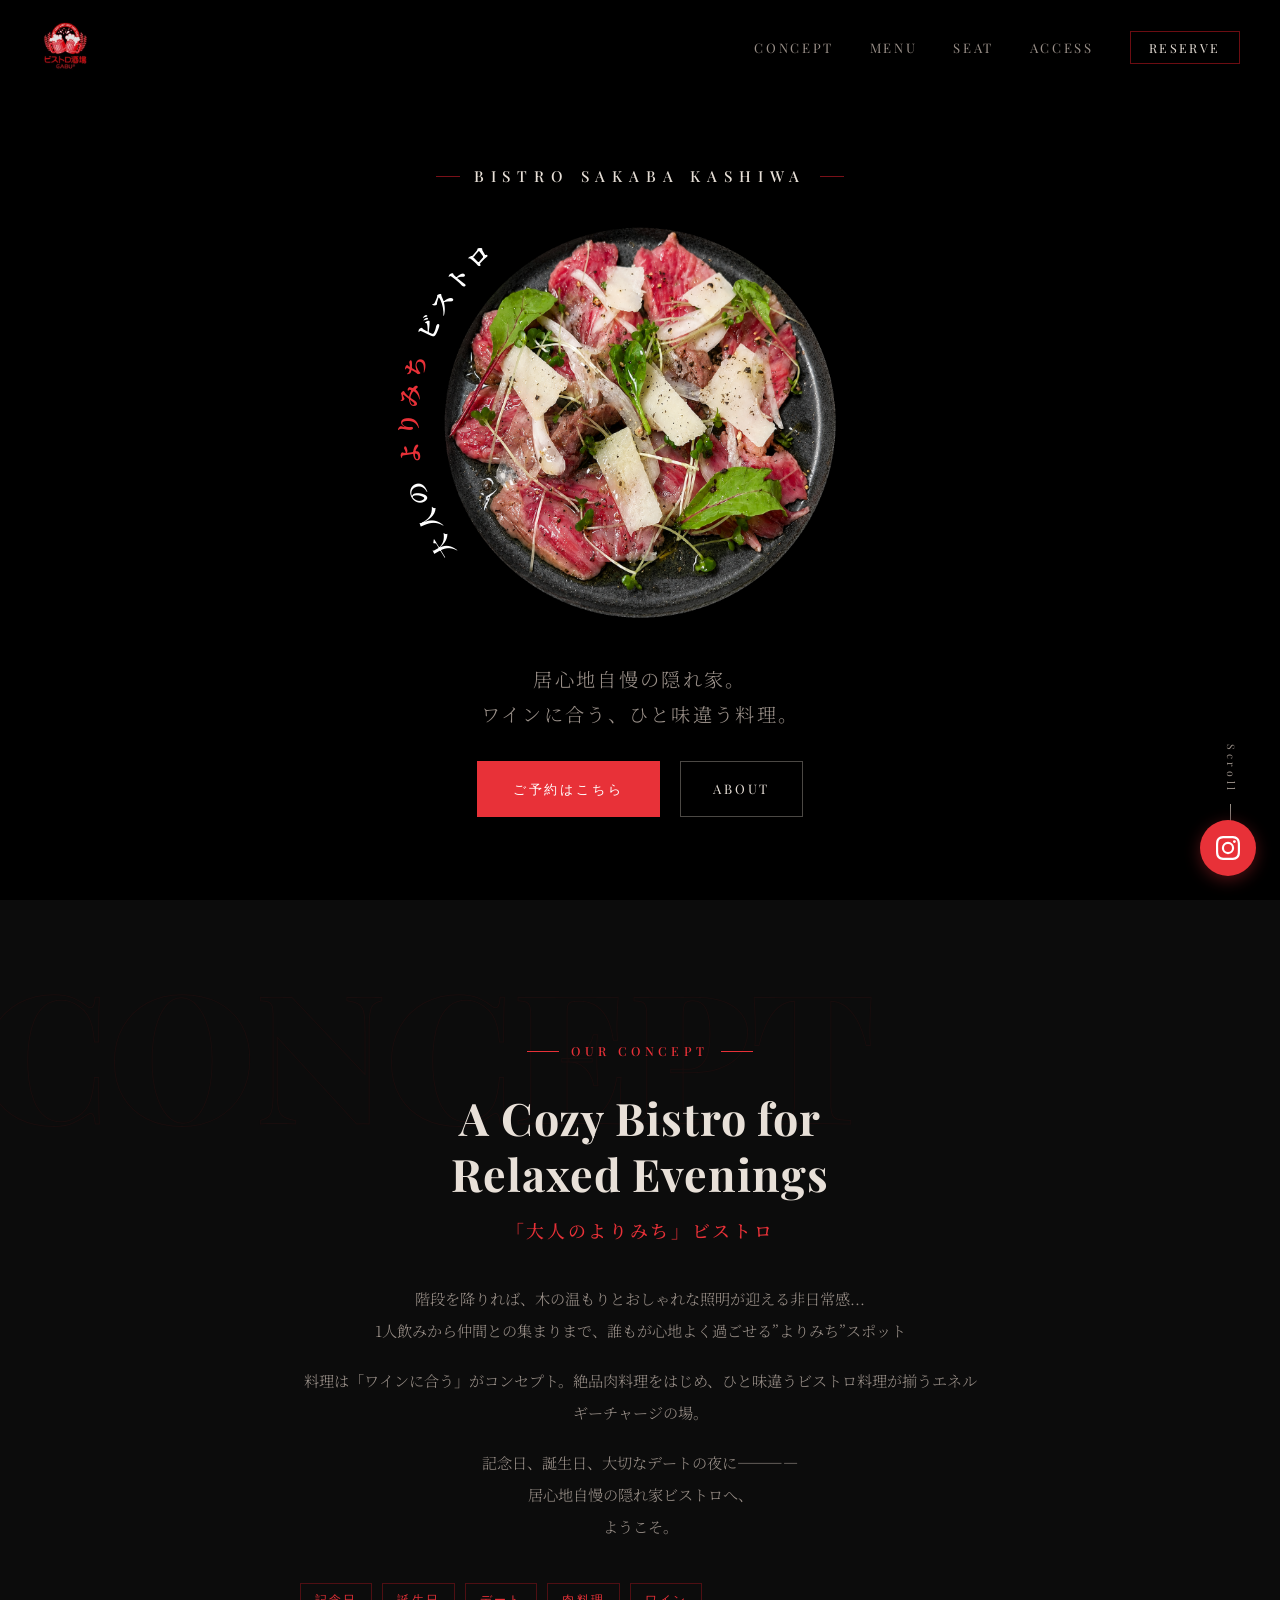
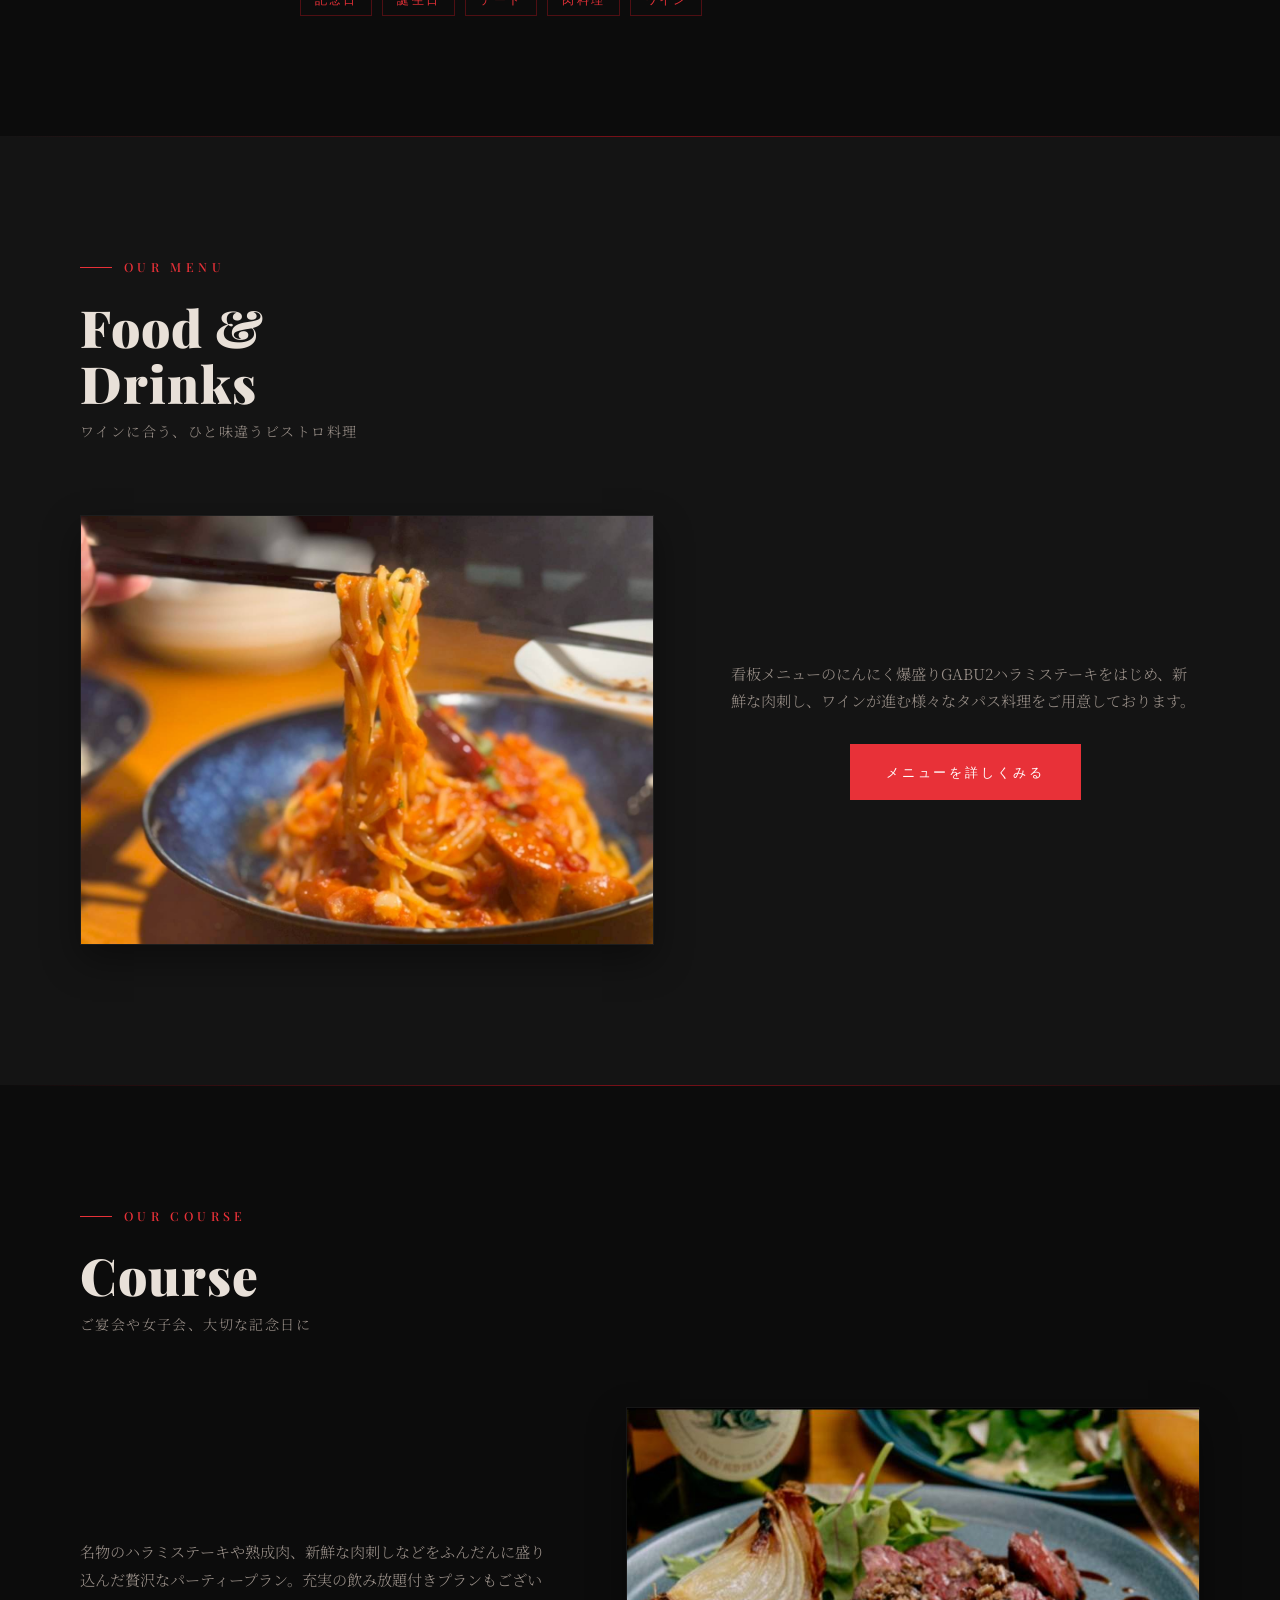
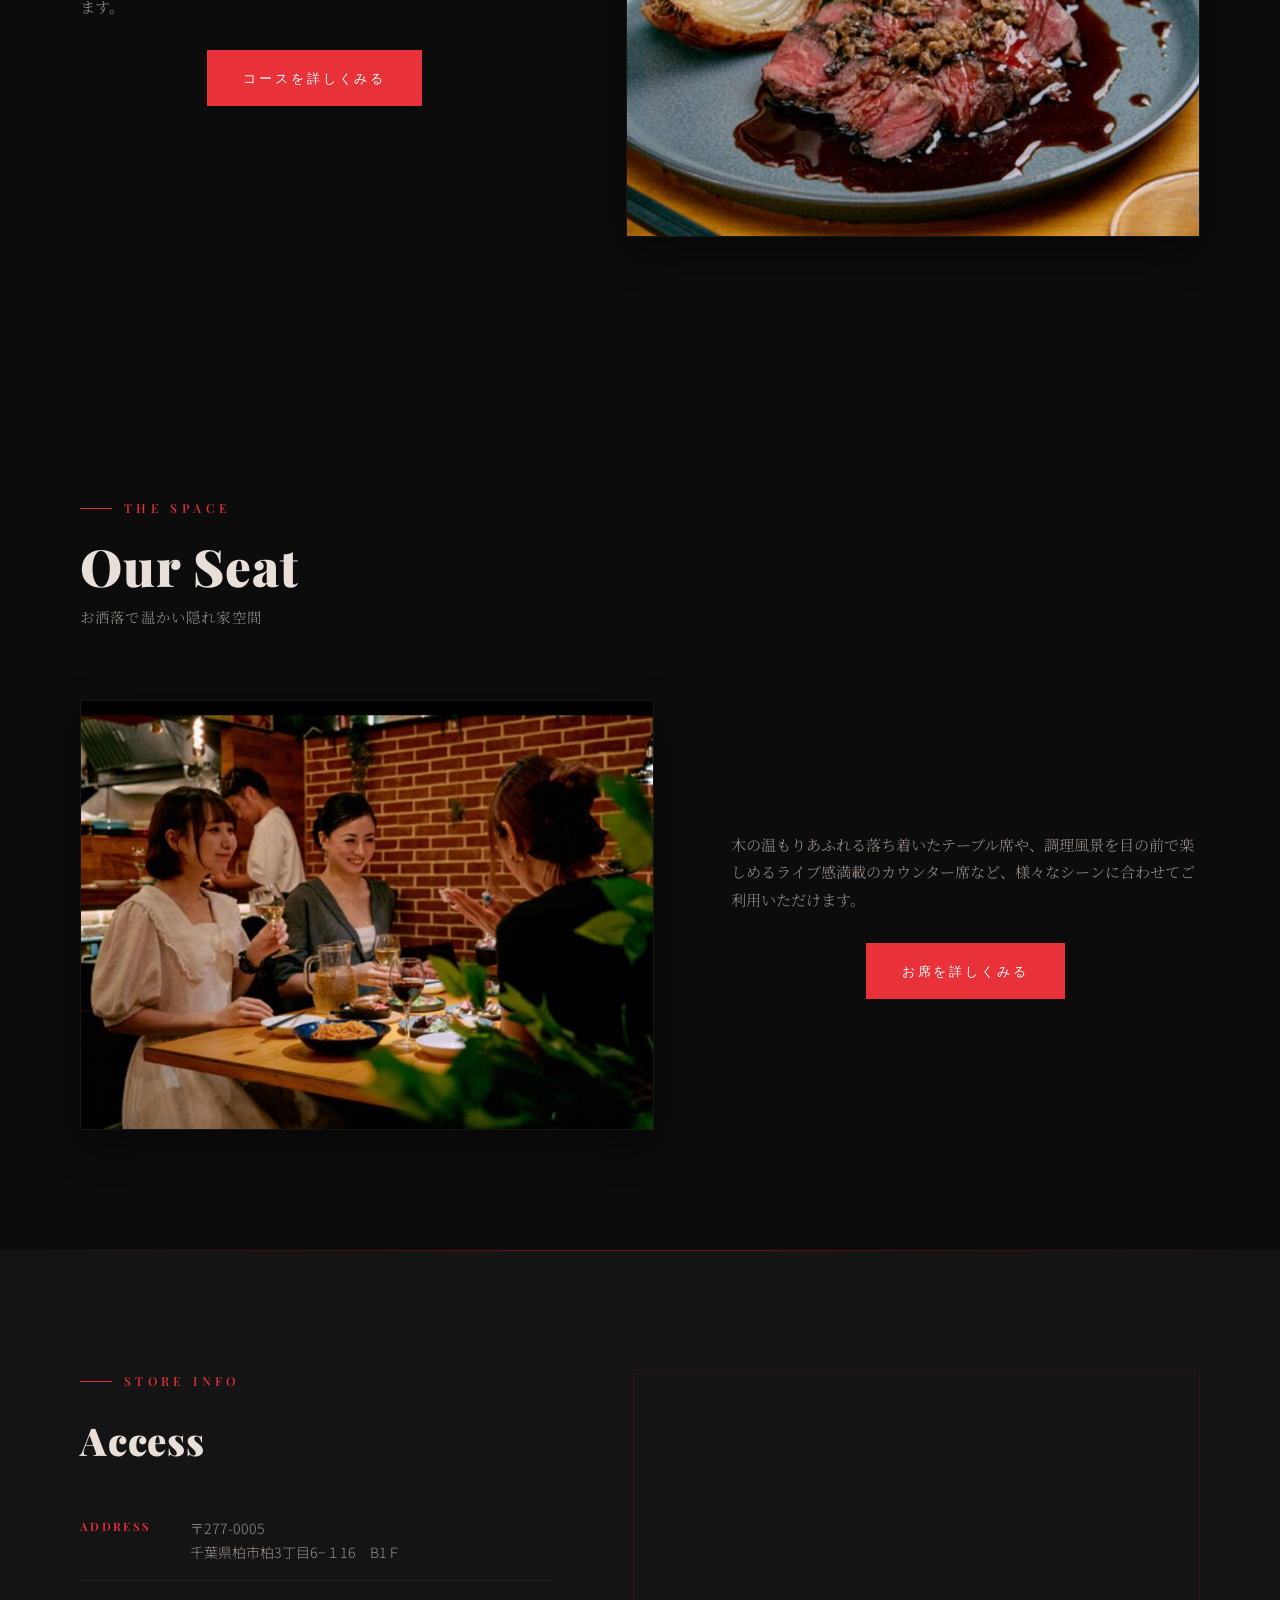
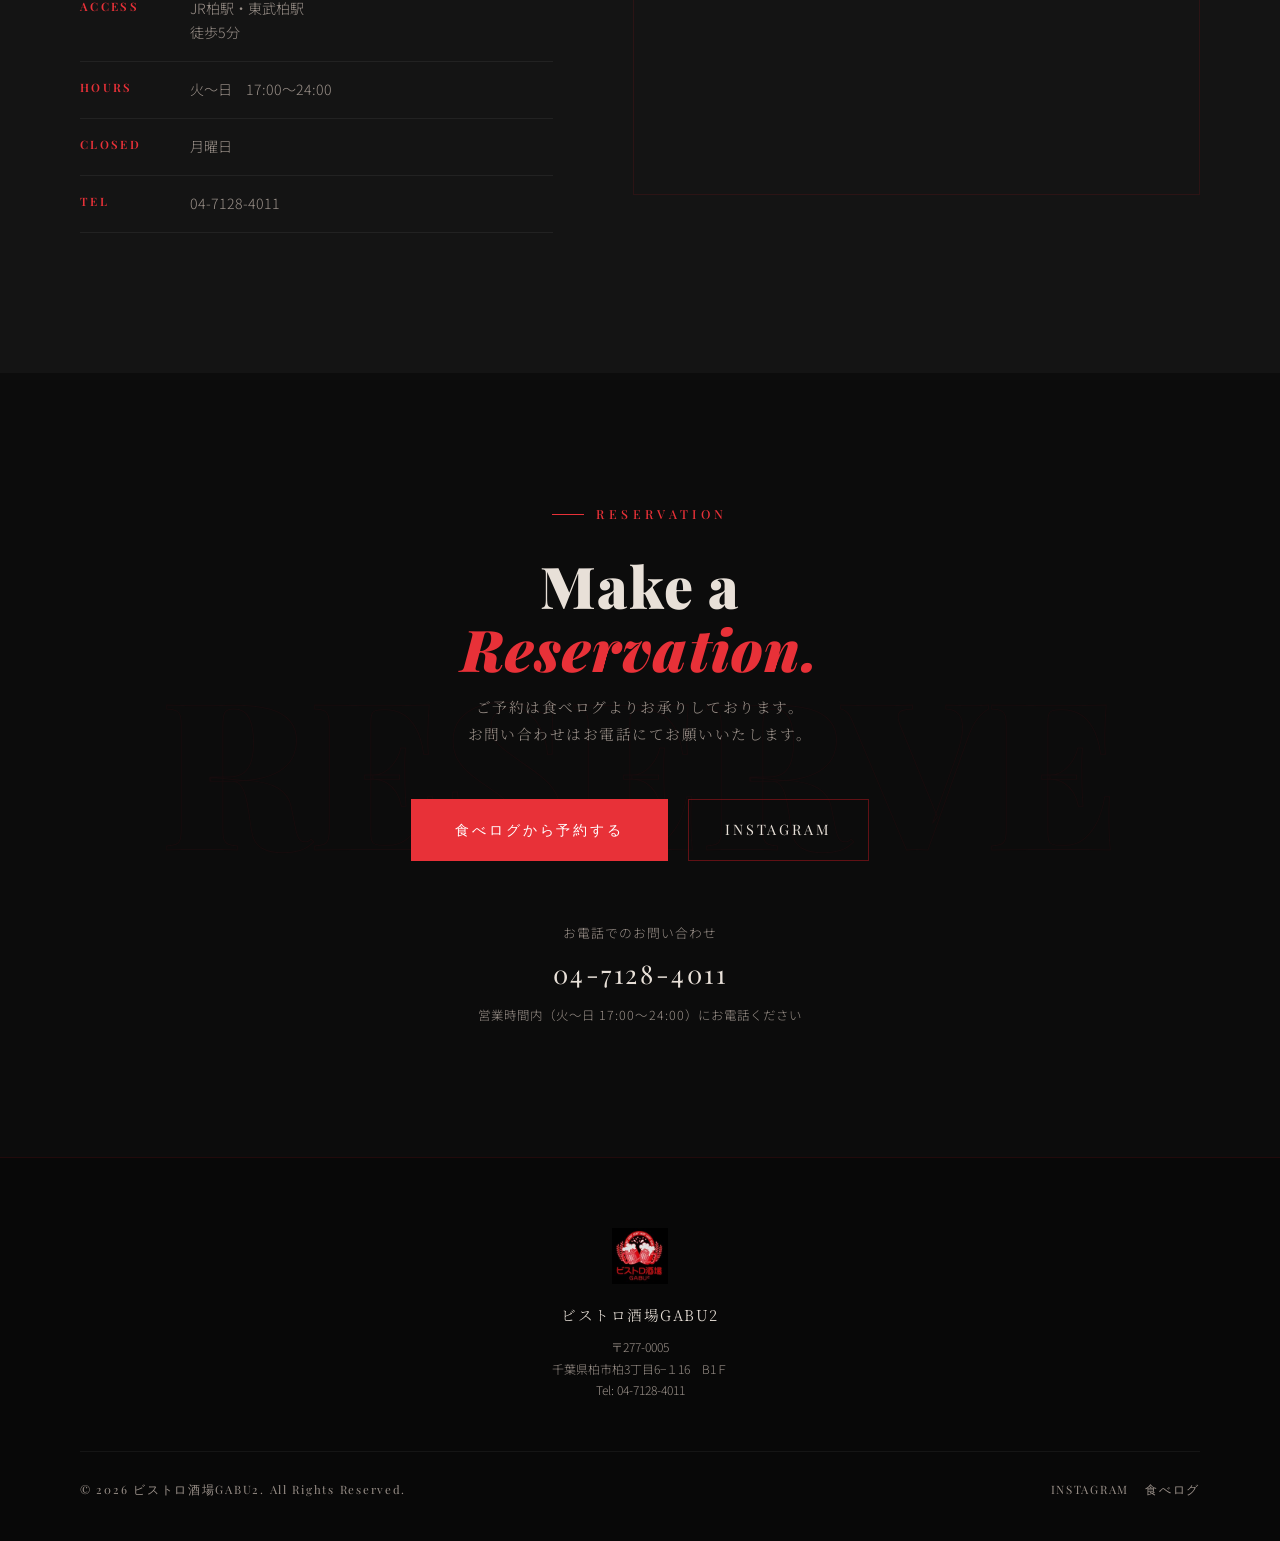
==== commit 283d0bf7: "Add files via upload" ====
--- a/index.html
+++ b/index.html
@@ -7,7 +7,7 @@
   <meta name="description" content="柏駅徒歩5分。ワインに合うひと味違うビストロ料理と絶品肉料理が揃う、大人の隠れ家ビストロ居酒屋。記念日・誕生日・デートにも。営業時間：火〜日 17:00〜24:00" />
   <meta name="keywords" content="ビストロ酒場GABU2,柏,ビストロ,居酒屋,肉料理,ワイン,記念日,誕生日,デート,柏駅" />
   <meta property="og:title" content="ビストロ酒場GABU2 | 柏駅徒歩5分 大人の隠れ家ビストロ" />
-  <meta property="og:description" content="ワインに合う本格ビストロ料理と絶品肉料理。大人の寄り道ビストロ。" />
+  <meta property="og:description" content="ワインに合う本格ビストロ料理と絶品肉料理。大人のよりみちビストロ。" />
   <meta property="og:type" content="website" />
   <link rel="preconnect" href="https://fonts.googleapis.com" />
   <link rel="preconnect" href="https://fonts.gstatic.com" crossorigin />
@@ -24,7 +24,7 @@
         <img src="img/ロゴ.jpg" alt="Logo" class="loader-logo" />
         <div class="loader-circle"></div>
       </div>
-      <p class="loader-text">Bistro Bar GABU2</p>
+      <p class="loader-text">Bistro Sakaba GABU2</p>
     </div>
   </div>
 
@@ -43,7 +43,7 @@
         <li><a href="#seat">Seat</a></li>
         <li><a href="#access">Access</a></li>
         <li>
-          <a href="https://tabelog.com/chiba/A1203/A120301/12036281/dtlmenu/" 
+          <a href="https://tabelog.com/chiba/A1203/A120301/12036281/" 
              target="_blank" rel="noopener noreferrer"
              class="nav-reserve-btn">Reserve</a>
         </li>
@@ -57,11 +57,12 @@
 
   <!-- Mobile Nav Overlay -->
   <nav class="mobile-nav" id="mobile-nav" aria-label="モバイルナビゲーション">
+    <a href="#" class="mobile-nav-link">Home</a>
     <a href="#concept" class="mobile-nav-link">Concept</a>
     <a href="#menu" class="mobile-nav-link">Menu</a>
     <a href="#seat" class="mobile-nav-link">Seat</a>
     <a href="#access" class="mobile-nav-link">Access</a>
-    <a href="https://tabelog.com/chiba/A1203/A120301/12036281/dtlmenu/"
+    <a href="https://tabelog.com/chiba/A1203/A120301/12036281/"
        target="_blank" rel="noopener noreferrer"
        class="mobile-nav-link">Reserve</a>
   </nav>
@@ -70,39 +71,39 @@
        HERO
   =============================================== -->
   <section id="hero" aria-label="ヒーローセクション">
-    <div class="hero-ph"></div>
     <div class="hero-overlay"></div>
     <div class="hero-line"></div>
-    <div class="hero-bg-text" aria-hidden="true">BISTRO</div>
-
-    <div class="hero-content">
-      <p class="hero-eyebrow reveal-hero">Bistro Bar — Kashiwa</p>
-
-      <h1 class="hero-title reveal-hero">
-        大人の<br />
-        <span>寄り道</span>
-        ビストロ
-      </h1>
-
-      <p class="hero-subtitle reveal-hero">
+
+    <div class="hero-content-new">
+      <p class="hero-eyebrow-new reveal-hero">Bistro Sakaba Kashiwa</p>
+
+      <div class="hero-plate-wrapper reveal-hero">
+        <!-- Plate Image -->
+        <img src="img/ヒーローセクション_transparent.png" alt="熟成和牛カルパッチョ" class="hero-plate-img" />
+        
+        <!-- Curved SVG Text Overlay with Padding to Prevent Clipping -->
+        <svg class="hero-plate-svg" viewBox="0 0 560 560" aria-hidden="true">
+          <path id="text-path" d="M 90 413 A 232 232 0 0 1 444 116" fill="none" stroke="transparent" />
+          <text class="curved-text">
+            <textPath href="#text-path" startOffset="0%">
+              <tspan fill="#ffffff">大人の</tspan>
+              <tspan fill="var(--red)">よりみち</tspan>
+              <tspan fill="#ffffff">ビストロ</tspan>
+            </textPath>
+          </text>
+        </svg>
+      </div>
+
+      <p class="hero-subtitle-new reveal-hero">
         居心地自慢の隠れ家。<br />ワインに合う、ひと味違う料理。
       </p>
 
-      <div class="hero-cta-group reveal-hero">
-        <a href="https://tabelog.com/chiba/A1203/A120301/12036281/dtlmenu/"
+      <div class="hero-cta-group reveal-hero" style="margin-top: 30px;">
+        <a href="https://tabelog.com/chiba/A1203/A120301/12036281/"
            target="_blank" rel="noopener noreferrer"
            class="btn-primary"
            id="hero-reserve-btn">ご予約はこちら</a>
         <a href="#concept" class="btn-ghost" id="hero-concept-btn">About</a>
-        <a href="https://www.instagram.com/_gabu2/"
-           target="_blank" rel="noopener noreferrer"
-           class="btn-instagram-hero"
-           id="hero-instagram-btn"
-           aria-label="Instagram">
-          <svg class="instagram-icon" viewBox="0 0 24 24" width="20" height="20" fill="currentColor">
-            <path d="M12 2.163c3.204 0 3.584.012 4.85.07 3.252.148 4.771 1.691 4.919 4.919.058 1.265.069 1.645.069 4.849 0 3.205-.012 3.584-.069 4.849-.149 3.225-1.664 4.771-4.919 4.919-1.266.058-1.644.07-4.85.07-3.204 0-3.584-.012-4.849-.07-3.26-.149-4.771-1.699-4.919-4.92-.058-1.265-.07-1.644-.07-4.849 0-3.204.013-3.583.07-4.849.149-3.227 1.664-4.771 4.919-4.919 1.266-.057 1.645-.069 4.849-.069zM12 0C8.741 0 8.333.014 7.053.072 2.695.272.273 2.69.073 7.051.014 8.333 0 8.741 0 12c0 3.259.014 3.668.072 4.948.2 4.358 2.618 6.78 6.98 6.98 1.281.058 1.689.072 4.948.072 3.259 0 3.668-.014 4.948-.072 4.354-.2 6.782-2.618 6.979-6.98.059-1.28.073-1.689.073-4.948 0-3.259-.014-3.667-.072-4.947-.196-4.354-2.617-6.78-6.979-6.98C15.668.014 15.259 0 12 0zm0 5.838a6.162 6.162 0 1 0 0 12.324 6.162 6.162 0 0 0 0-12.324zM12 16a4 4 0 1 1 0-8 4 4 0 0 1 0 8zm6.406-11.845a1.44 1.44 0 1 0 0 2.881 1.44 1.44 0 0 0 0-2.881z"/>
-          </svg>
-        </a>
       </div>
     </div>
 
@@ -124,23 +125,20 @@
           <p class="section-label" aria-hidden="true">Our Concept</p>
 
           <h2 id="concept-heading" class="concept-title en-heading">
-            A Place for<br />Grown-ups.
+            A Cozy Bistro for<br />Relaxed Evenings
           </h2>
-          <span class="concept-title-jp">「大人の寄り道」ビストロ</span>
+          <span class="concept-title-jp">「大人のよりみち」ビストロ</span>
 
           <div class="concept-body jp-serif">
             <p>
-              店内は温もりある、おしゃれな空間。<br />
-              赤と黒が織りなす落ち着いた雰囲気の中で、<br />
-              非日常のひとときをお過ごしください。
+              階段を降りれば、木の温もりとおしゃれな照明が迎える非日常感...<br />
+              1人飲みから仲間との集まりまで、誰もが心地よく過ごせる”よりみち”スポット
             </p>
             <p>
-              料理は「ワインに合う」がコンセプト。<br />
-              絶品肉料理をはじめ、ひと味違うビストロ料理が<br />
-              揃うエネルギーチャージの場。
+              料理は「ワインに合う」がコンセプト。絶品肉料理をはじめ、ひと味違うビストロ料理が揃うエネルギーチャージの場。
             </p>
             <p>
-              記念日、誕生日、大切なデートの夜に——<br />
+              記念日、誕生日、大切なデートの夜に――――<br />
               居心地自慢の隠れ家ビストロへ、<br />
               ようこそ。
             </p>
@@ -160,7 +158,7 @@
   </section>
 
   <!-- ===============================================
-       MENU
+       MENU (FOOD & DRINKS)
   =============================================== -->
   <section id="menu" aria-labelledby="menu-heading">
     <div class="container">
@@ -173,29 +171,57 @@
           </h2>
           <p class="menu-header-sub jp-serif">ワインに合う、ひと味違うビストロ料理</p>
         </div>
-        <a href="https://tabelog.com/chiba/A1203/A120301/12036281/dtlmenu/"
-           target="_blank" rel="noopener noreferrer"
-           class="btn-ghost reveal"
-           id="menu-tabelog-btn-top"
-           style="white-space:nowrap;">
-          詳しくはこちら →
-        </a>
-      </div>
-
-      <!-- フードスライダー -->
-      <div class="menu-slider-container reveal">
-        <div class="menu-slider-track">
-          <div class="menu-slide"><img src="img/menu1.png" alt="Menu 1" /></div>
-          <div class="menu-slide"><img src="img/menu2.png" alt="Menu 2" /></div>
-          <div class="menu-slide"><img src="img/menu3.png" alt="Menu 3" /></div>
-          <div class="menu-slide"><img src="img/menu4.png" alt="Menu 4" /></div>
-          <div class="menu-slide"><img src="img/menu5.png" alt="Menu 5" /></div>
-          <div class="menu-slide"><img src="img/menu6.png" alt="Menu 6" /></div>
-          <div class="menu-slide"><img src="img/menu7.png" alt="Menu 7" /></div>
-          <div class="menu-slide"><img src="img/menu8.png" alt="Menu 8" /></div>
-        </div>
-        <!-- インジケーター -->
-        <div class="menu-slider-dots"></div>
+      </div>
+
+      <div class="menu-presentation-grid">
+        <div class="menu-presentation-img-col reveal-left">
+          <div class="menu-presentation-img-wrap">
+            <img src="img/アラビアータ.jpg" alt="アラビアータ" class="menu-pres-img" />
+          </div>
+        </div>
+        <div class="menu-presentation-content reveal-right">
+          <p class="menu-pres-text jp-serif">
+            看板メニューのにんにく爆盛りGABU2ハラミステーキをはじめ、新鮮な肉刺し、ワインが進む様々なタパス料理をご用意しております。
+          </p>
+          <div class="menu-details-cta">
+            <a href="menu.html" class="btn-primary" id="menu-details-btn">メニューを詳しくみる</a>
+          </div>
+        </div>
+      </div>
+
+    </div>
+  </section>
+
+  <!-- ===============================================
+       COURSE
+  =============================================== -->
+  <section id="index-course" aria-labelledby="index-course-heading">
+    <div class="container">
+
+      <!-- Course Header -->
+      <div class="menu-header reveal">
+        <div class="menu-header-left">
+          <p class="section-label" aria-hidden="true">Our Course</p>
+          <h2 id="index-course-heading" class="menu-header-title en-heading">Course</h2>
+          <p class="menu-header-sub jp-serif">ご宴会や女子会、大切な記念日に</p>
+        </div>
+      </div>
+
+      <div class="menu-presentation-grid reverse">
+        <!-- Image first in HTML to display on top in mobile -->
+        <div class="menu-presentation-img-col reveal-right">
+          <div class="menu-presentation-img-wrap">
+            <img src="img/熟成リブロースグリル.jpg" alt="熟成リブロースグリル" class="menu-pres-img" />
+          </div>
+        </div>
+        <div class="menu-presentation-content reveal-left">
+          <p class="menu-pres-text jp-serif">
+            名物のハラミステーキや熟成肉、新鮮な肉刺しなどをふんだんに盛り込んだ贅沢なパーティープラン。充実の飲み放題付きプランもございます。
+          </p>
+          <div class="menu-details-cta">
+            <a href="menu.html#course" class="btn-primary" id="course-details-btn">コースを詳しくみる</a>
+          </div>
+        </div>
       </div>
 
     </div>
@@ -207,22 +233,28 @@
   <section id="seat" aria-labelledby="seat-heading">
     <div class="container">
 
-      <div class="seat-header reveal">
-        <p class="section-label" aria-hidden="true">The Space</p>
-        <h2 id="seat-heading" class="seat-header-title en-heading">Our Seat</h2>
-        <p class="seat-header-sub jp-serif">
-          落ち着いた赤と黒の空間。<br />
-          日常の中の、ちょっと特別な時間を。
-        </p>
-      </div>
-
-      <div class="seat-grid">
-        <div class="reveal-left">
-          <img src="img/OURSEAT1.png" alt="店内席" class="seat-img-a" />
-        </div>
-
-        <div class="seat-col-right reveal-right">
-          <img src="img/OURSEAT2.png" alt="カウンター席" class="seat-img-b" />
+      <!-- Seat Header -->
+      <div class="menu-header reveal">
+        <div class="menu-header-left">
+          <p class="section-label" aria-hidden="true">The Space</p>
+          <h2 id="seat-heading" class="seat-header-title en-heading">Our Seat</h2>
+          <p class="seat-header-sub jp-serif">お洒落で温かい隠れ家空間</p>
+        </div>
+      </div>
+
+      <div class="menu-presentation-grid">
+        <div class="menu-presentation-img-col reveal-left">
+          <div class="menu-presentation-img-wrap">
+            <img src="img/テーブルA.jpg" alt="テーブル席 A" class="menu-pres-img" />
+          </div>
+        </div>
+        <div class="menu-presentation-content reveal-right">
+          <p class="menu-pres-text jp-serif">
+            木の温もりあふれる落ち着いたテーブル席や、調理風景を目の前で楽しめるライブ感満載のカウンター席など、様々なシーンに合わせてご利用いただけます。
+          </p>
+          <div class="menu-details-cta">
+            <a href="seat.html" class="btn-primary" id="seat-details-btn">お席を詳しくみる</a>
+          </div>
         </div>
       </div>
 
@@ -245,7 +277,7 @@
             <tbody>
               <tr>
                 <th scope="row">Address</th>
-                <td>〒277-0005<br />千葉県柏市柏３丁目６−１６ B１Ｆ</td>
+                <td>〒277-0005<br />千葉県柏市柏3丁目6−１16　B1Ｆ</td>
               </tr>
               <tr>
                 <th scope="row">Access</th>
@@ -304,7 +336,7 @@
       </p>
 
       <div class="reserve-btns reveal">
-        <a href="https://tabelog.com/chiba/A1203/A120301/12036281/dtlmenu/"
+        <a href="https://tabelog.com/chiba/A1203/A120301/12036281/"
            target="_blank" rel="noopener noreferrer"
            class="btn-tabelog"
            id="reserve-tabelog-btn">
@@ -340,7 +372,7 @@
           <p class="footer-brand-name">ビストロ酒場GABU2</p>
           <p class="footer-brand-addr">
             〒277-0005<br />
-            千葉県柏市柏３丁目６−１６ B１Ｆ<br />
+            千葉県柏市柏3丁目6−１16　B1Ｆ<br />
             Tel: 04-7128-4011
           </p>
         </div>
@@ -355,13 +387,25 @@
           <a href="https://www.instagram.com/_gabu2/"
              target="_blank" rel="noopener noreferrer"
              id="footer-instagram-link">Instagram</a>
-          <a href="https://tabelog.com/chiba/A1203/A120301/12036281/dtlmenu/"
+          <a href="https://tabelog.com/chiba/A1203/A120301/12036281/"
              target="_blank" rel="noopener noreferrer"
              id="footer-tabelog-link">食べログ</a>
         </div>
       </div>
     </div>
   </footer>
+
+  <!-- ===============================================
+       FLOATING INSTAGRAM BUTTON
+  =============================================== -->
+  <a href="https://www.instagram.com/_gabu2/"
+     target="_blank" rel="noopener noreferrer"
+     class="floating-instagram"
+     aria-label="Instagram">
+    <svg viewBox="0 0 24 24" width="24" height="24" fill="currentColor">
+      <path d="M12 2.163c3.204 0 3.584.012 4.85.07 3.252.148 4.771 1.691 4.919 4.919.058 1.265.069 1.645.069 4.849 0 3.205-.012 3.584-.069 4.849-.149 3.225-1.664 4.771-4.919 4.919-1.266.058-1.644.07-4.85.07-3.204 0-3.584-.012-4.849-.07-3.26-.149-4.771-1.699-4.919-4.92-.058-1.265-.07-1.644-.07-4.849 0-3.204.013-3.583.07-4.849.149-3.227 1.664-4.771 4.919-4.919 1.266-.057 1.645-.069 4.849-.069zM12 0C8.741 0 8.333.014 7.053.072 2.695.272.273 2.69.073 7.051.014 8.333 0 8.741 0 12c0 3.259.014 3.668.072 4.948.2 4.358 2.618 6.78 6.98 6.98 1.281.058 1.689.072 4.948.072 3.259 0 3.668-.014 4.948-.072 4.354-.2 6.782-2.618 6.979-6.98.059-1.28.073-1.689.073-4.948 0-3.259-.014-3.667-.072-4.947-.196-4.354-2.617-6.78-6.979-6.98C15.668.014 15.259 0 12 0zm0 5.838a6.162 6.162 0 1 0 0 12.324 6.162 6.162 0 0 0 0-12.324zM12 16a4 4 0 1 1 0-8 4 4 0 0 1 0 8zm6.406-11.845a1.44 1.44 0 1 0 0 2.881 1.44 1.44 0 0 0 0-2.881z"/>
+    </svg>
+  </a>
 
   <!-- ===============================================
        JAVASCRIPT
@@ -372,26 +416,49 @@
       const loader = document.getElementById('loader');
       const loaderContent = document.querySelector('.loader-content');
 
-      // 2.2秒後にロゴとテキストをフェードアウト
-      setTimeout(() => {
-        loaderContent.style.transition = 'opacity 0.8s ease, transform 0.8s ease';
-        loaderContent.style.opacity = '0';
-        loaderContent.style.transform = 'translateY(-20px)';
-      }, 2200);
-
-      // 2.9秒後にカーテンをスライドアップ
-      setTimeout(() => {
-        loader.classList.add('loaded');
+      const referrer = document.referrer;
+      const hasSkipParam = window.location.search.includes('skip_animation=true');
+      const skipAnimation = hasSkipParam || referrer.includes('menu.html') || referrer.includes('seat.html');
+
+      if (skipAnimation) {
+        // アニメーションをスキップして即表示
+        loader.style.display = 'none';
         document.body.style.overflow = '';
-        
-        // 背景ズームアウトを開始
+
         const heroPh = document.querySelector('.hero-ph');
-        if (heroPh) heroPh.classList.add('zoomed-out');
-
-        // ヒーローテキストを時間差で表示
+        if (heroPh) {
+          heroPh.style.transition = 'none';
+          heroPh.classList.add('zoomed-out');
+        }
+
         const heroReveals = document.querySelectorAll('.reveal-hero');
-        heroReveals.forEach(el => el.classList.add('visible'));
-      }, 2900);
+        heroReveals.forEach(el => {
+          el.style.transition = 'none';
+          el.classList.add('visible');
+        });
+      } else {
+        // 通常のオープニングアニメーション
+        // 2.2秒後にロゴとテキストをフェードアウト
+        setTimeout(() => {
+          loaderContent.style.transition = 'opacity 0.8s ease, transform 0.8s ease';
+          loaderContent.style.opacity = '0';
+          loaderContent.style.transform = 'translateY(-20px)';
+        }, 2200);
+
+        // 2.9秒後にカーテンをスライドアップ
+        setTimeout(() => {
+          loader.classList.add('loaded');
+          document.body.style.overflow = '';
+          
+          // 背景ズームアウトを開始
+          const heroPh = document.querySelector('.hero-ph');
+          if (heroPh) heroPh.classList.add('zoomed-out');
+
+          // ヒーローテキストを時間差で表示
+          const heroReveals = document.querySelectorAll('.reveal-hero');
+          heroReveals.forEach(el => el.classList.add('visible'));
+        }, 2900);
+      }
     });
 
     // ── 年表示 ──────────────────────────────
@@ -444,86 +511,7 @@
     });
 
     revealEls.forEach(el => observer.observe(el));
-
-    // ── メニュースライダー ────────────────────────
-    const track = document.querySelector('.menu-slider-track');
-    const slides = Array.from(document.querySelectorAll('.menu-slide'));
-    const dotsContainer = document.querySelector('.menu-slider-dots');
-
-    let currentIndex = 0;
-    let itemsPerPage = getItemsPerPage();
-
-    function getItemsPerPage() {
-      if (window.innerWidth <= 600) return 1;
-      if (window.innerWidth <= 1024) return 2;
-      return 3;
-    }
-
-    function createDots() {
-      dotsContainer.innerHTML = '';
-      const maxIndex = slides.length - getItemsPerPage();
-      for (let i = 0; i <= maxIndex; i++) {
-        const dot = document.createElement('div');
-        dot.classList.add('menu-dot');
-        if (i === 0) dot.classList.add('active');
-        dot.addEventListener('click', () => goToSlide(i));
-        dotsContainer.appendChild(dot);
-      }
-    }
-
-    function updateSlider() {
-      itemsPerPage = getItemsPerPage();
-      const maxIndex = slides.length - itemsPerPage;
-      if (currentIndex > maxIndex) {
-        currentIndex = maxIndex;
-      }
-      
-      const gap = 20;
-      const slideWidth = slides[0].getBoundingClientRect().width;
-      const amountToMove = currentIndex * (slideWidth + gap);
-      
-      track.style.transform = `translateX(-${amountToMove}px)`;
-      
-      // Update dots
-      const dots = Array.from(dotsContainer.querySelectorAll('.menu-dot'));
-      dots.forEach((dot, index) => {
-        dot.classList.toggle('active', index === currentIndex);
-      });
-    }
-
-    function goToSlide(index) {
-      currentIndex = index;
-      updateSlider();
-    }
-
-    function nextSlide() {
-      itemsPerPage = getItemsPerPage();
-      const maxIndex = slides.length - itemsPerPage;
-      if (currentIndex >= maxIndex) {
-        currentIndex = 0;
-      } else {
-        currentIndex++;
-      }
-      updateSlider();
-    }
-
-    // Initialize
-    createDots();
-    let slideInterval = setInterval(nextSlide, 4000);
-
-    // Reset interval on click
-    dotsContainer.addEventListener('click', (e) => {
-      if (e.target.classList.contains('menu-dot')) {
-        clearInterval(slideInterval);
-        slideInterval = setInterval(nextSlide, 4000);
-      }
-    });
-
-    window.addEventListener('resize', () => {
-      createDots();
-      updateSlider();
-    });
   </script>
 
 </body>
-</html>
+</html>
--- a/style.css
+++ b/style.css
@@ -1,1364 +1,2195 @@
-/* ============================================================
-   GABU2 — ビストロ酒場GABU2 Stylesheet
-   カラー：深黒 + ワインレッド
-   ============================================================ */
-
-@import url('https://fonts.googleapis.com/css2?family=Playfair+Display:ital,wght@0,400;0,600;0,700;0,900;1,400;1,600;1,700&family=Noto+Serif+JP:wght@300;400;600&family=Noto+Sans+JP:wght@300;400;500&display=swap');
-
-/* ── Reset & Base ─────────────────────────────────────── */
-*, *::before, *::after {
-  box-sizing: border-box;
-  margin: 0;
-  padding: 0;
-}
-
-:root {
-  --black:       #0c0c0c;
-  --black-mid:   #141414;
-  --black-soft:  #1e1e1e;
-  --red:         #b5161e;
-  --red-dark:    #8c0c13;
-  --red-muted:   #7a1018;
-  --cream:       #d8cfc4;
-  --cream-dim:   #9a9089;
-  --grey-ph:     #2a2a2a;
-  --grey-ph2:    #222222;
-  --line:        rgba(181,22,30,0.35);
-  --text-main:   #e8e0d8;
-  --text-sub:    #9a9089;
-  --text-en:     #c8bfb6;
-  --transition:  0.45s cubic-bezier(0.25, 0.46, 0.45, 0.94);
-}
-
-/* ── Preloader ────────────────────────────────────────── */
-.loader {
-  position: fixed;
-  inset: 0;
-  background-color: #0c0c0c;
-  z-index: 9999;
-  display: flex;
-  align-items: center;
-  justify-content: center;
-  transition: transform 1.2s cubic-bezier(0.85, 0, 0.15, 1);
-  overflow: hidden;
-}
-
-.loader.loaded {
-  transform: translateY(-100%);
-}
-
-.loader-content {
-  text-align: center;
-  display: flex;
-  flex-direction: column;
-  align-items: center;
-  gap: 30px;
-}
-
-.loader-logo-wrap {
-  position: relative;
-  width: 120px;
-  height: 120px;
-  display: flex;
-  align-items: center;
-  justify-content: center;
-  opacity: 0;
-  transform: scale(0.9);
-  animation: logoReveal 1.2s cubic-bezier(0.25, 1, 0.5, 1) forwards 0.3s;
-}
-
-.loader-logo {
-  width: 90px;
-  height: auto;
-  border-radius: 50%;
-  box-shadow: 0 0 25px rgba(181, 22, 30, 0.25);
-  z-index: 2;
-}
-
-.loader-circle {
-  position: absolute;
-  inset: 0;
-  border: 1px solid var(--red);
-  border-radius: 50%;
-  z-index: 1;
-  box-shadow: 0 0 15px rgba(181, 22, 30, 0.2);
-}
-
-.loader-text {
-  font-family: 'Playfair Display', serif;
-  font-size: 1.1rem;
-  letter-spacing: 0.4em;
-  text-transform: uppercase;
-  color: var(--text-main);
-  opacity: 0;
-  transform: translateY(15px);
-  animation: textReveal 1.5s cubic-bezier(0.25, 1, 0.5, 1) forwards 0.8s;
-  text-shadow: 0 0 10px rgba(232, 224, 216, 0.15);
-}
-
-@keyframes logoReveal {
-  to {
-    opacity: 1;
-    transform: scale(1);
-  }
-}
-
-@keyframes loaderSpin {
-  to {
-    transform: rotate(360deg);
-  }
-}
-
-@keyframes textReveal {
-  to {
-    opacity: 1;
-    transform: translateY(0);
-    letter-spacing: 0.5em;
-  }
-}
-
-html {
-  font-size: 16px;
-  scroll-behavior: smooth;
-}
-
-body {
-  background-color: var(--black);
-  color: var(--text-main);
-  font-family: 'Noto Sans JP', sans-serif;
-  font-weight: 300;
-  line-height: 1.8;
-  overflow-x: hidden;
-}
-
-a {
-  color: inherit;
-  text-decoration: none;
-}
-
-img {
-  display: block;
-  max-width: 100%;
-}
-
-/* ── Placeholder Images ───────────────────────────────── */
-.ph {
-  background: linear-gradient(135deg, var(--grey-ph) 0%, var(--grey-ph2) 100%);
-  position: relative;
-  overflow: hidden;
-}
-
-.ph::after {
-  content: 'PHOTO';
-  position: absolute;
-  inset: 0;
-  display: flex;
-  align-items: center;
-  justify-content: center;
-  font-family: 'Playfair Display', serif;
-  font-size: 0.8rem;
-  letter-spacing: 0.25em;
-  color: rgba(255,255,255,0.12);
-}
-
-/* ── Typography ───────────────────────────────────────── */
-.en-heading {
-  font-family: 'Playfair Display', serif;
-  font-weight: 900;
-  letter-spacing: 0.02em;
-  line-height: 1.05;
-}
-
-.en-sub {
-  font-family: 'Playfair Display', serif;
-  font-style: italic;
-  letter-spacing: 0.12em;
-  color: var(--cream-dim);
-  font-size: 0.88rem;
-}
-
-.jp-serif {
-  font-family: 'Noto Serif JP', serif;
-  font-weight: 300;
-}
-
-.section-label {
-  font-family: 'Playfair Display', serif;
-  font-size: 0.7rem;
-  letter-spacing: 0.35em;
-  color: var(--red);
-  text-transform: uppercase;
-  display: flex;
-  align-items: center;
-  gap: 12px;
-}
-
-.section-label::before {
-  content: '';
-  display: block;
-  width: 32px;
-  height: 1px;
-  background: var(--red);
-}
-
-/* ── Utility ──────────────────────────────────────────── */
-.container {
-  width: 90%;
-  max-width: 1120px;
-  margin: 0 auto;
-}
-
-.red { color: var(--red); }
-.reveal {
-  opacity: 0;
-  transform: translateY(36px);
-  transition: opacity 0.75s ease, transform 0.75s ease;
-}
-.reveal.visible {
-  opacity: 1;
-  transform: translateY(0);
-}
-
-.reveal-hero {
-  opacity: 0;
-  transform: translateY(36px);
-  transition: opacity 1.2s cubic-bezier(0.25, 1, 0.5, 1), transform 1.2s cubic-bezier(0.25, 1, 0.5, 1);
-}
-
-.reveal-hero.visible {
-  opacity: 1;
-  transform: translateY(0);
-}
-
-.hero-content .reveal-hero:nth-child(1) { transition-delay: 0.1s; }
-.hero-content .reveal-hero:nth-child(2) { transition-delay: 0.28s; }
-.hero-content .reveal-hero:nth-child(3) { transition-delay: 0.46s; }
-.hero-content .reveal-hero:nth-child(4) { transition-delay: 0.64s; }
-.reveal-left {
-  opacity: 0;
-  transform: translateX(-48px);
-  transition: opacity 0.75s ease, transform 0.75s ease;
-}
-.reveal-left.visible {
-  opacity: 1;
-  transform: translateX(0);
-}
-.reveal-right {
-  opacity: 0;
-  transform: translateX(48px);
-  transition: opacity 0.75s ease, transform 0.75s ease;
-}
-.reveal-right.visible {
-  opacity: 1;
-  transform: translateX(0);
-}
-
-/* ============================================================
-   HEADER / NAV
-   ============================================================ */
-#header {
-  position: fixed;
-  top: 0;
-  left: 0;
-  width: 100%;
-  z-index: 100;
-  padding: 20px 40px;
-  display: flex;
-  align-items: center;
-  justify-content: space-between;
-  transition: background var(--transition), padding var(--transition);
-}
-
-#header.scrolled {
-  background: rgba(12, 12, 12, 0.92);
-  backdrop-filter: blur(12px);
-  border-bottom: 1px solid rgba(181,22,30,0.2);
-  padding: 14px 40px;
-}
-
-.header-logo img {
-  height: 52px;
-  width: auto;
-}
-
-.nav-list {
-  list-style: none;
-  display: flex;
-  gap: 36px;
-  align-items: center;
-}
-
-.nav-list a {
-  font-family: 'Playfair Display', serif;
-  font-size: 0.82rem;
-  letter-spacing: 0.2em;
-  color: var(--cream-dim);
-  text-transform: uppercase;
-  transition: color var(--transition);
-  position: relative;
-}
-
-.nav-list a::after {
-  content: '';
-  position: absolute;
-  bottom: -3px;
-  left: 0;
-  width: 0;
-  height: 1px;
-  background: var(--red);
-  transition: width var(--transition);
-}
-
-.nav-list a:hover {
-  color: var(--text-main);
-}
-
-.nav-list a:hover::after {
-  width: 100%;
-}
-
-.nav-reserve-btn {
-  font-family: 'Playfair Display', serif !important;
-  font-size: 0.78rem !important;
-  letter-spacing: 0.2em !important;
-  color: var(--text-main) !important;
-  border: 1px solid rgba(181,22,30,0.6) !important;
-  padding: 7px 18px !important;
-  transition: background var(--transition), color var(--transition) !important;
-}
-
-.nav-reserve-btn:hover {
-  background: var(--red) !important;
-  color: #fff !important;
-}
-
-.nav-reserve-btn::after {
-  display: none !important;
-}
-
-/* Hamburger */
-.hamburger {
-  display: none;
-  width: 44px;
-  height: 44px;
-  border-radius: 50%;
-  background: rgba(12, 12, 12, 0.65);
-  backdrop-filter: blur(8px);
-  -webkit-backdrop-filter: blur(8px);
-  border: 1px solid rgba(181, 22, 30, 0.4);
-  flex-direction: column;
-  justify-content: center;
-  align-items: center;
-  gap: 5px;
-  cursor: pointer;
-  z-index: 110;
-  transition: border-color var(--transition), background var(--transition);
-}
-
-.hamburger:hover {
-  border-color: var(--red);
-  background: rgba(12, 12, 12, 0.85);
-}
-
-.hamburger span {
-  display: block;
-  width: 20px;
-  height: 2px;
-  background: var(--red);
-  transition: var(--transition);
-}
-
-.hamburger.open span:nth-child(1) {
-  transform: translateY(7px) rotate(45deg);
-}
-.hamburger.open span:nth-child(2) {
-  opacity: 0;
-}
-.hamburger.open span:nth-child(3) {
-  transform: translateY(-7px) rotate(-45deg);
-}
-
-/* Mobile nav overlay */
-.mobile-nav {
-  display: none;
-  position: fixed;
-  inset: 0;
-  background: rgba(12,12,12,0.97);
-  z-index: 99;
-  flex-direction: column;
-  align-items: center;
-  justify-content: center;
-  gap: 40px;
-}
-
-.mobile-nav.open {
-  display: flex;
-}
-
-.mobile-nav a {
-  font-family: 'Playfair Display', serif;
-  font-size: 2rem;
-  font-style: italic;
-  color: var(--text-main);
-  letter-spacing: 0.05em;
-  transition: color 0.3s;
-}
-
-.mobile-nav a:hover {
-  color: var(--red);
-}
-
-/* ============================================================
-   HERO
-   ============================================================ */
-#hero {
-  position: relative;
-  height: 100svh;
-  min-height: 600px;
-  overflow: hidden;
-  display: flex;
-  align-items: flex-end;
-}
-
-.hero-bg {
-  position: absolute;
-  inset: 0;
-  background: linear-gradient(160deg, #1a1a1a 0%, #0c0c0c 60%);
-}
-
-/* ヒーロー背景画像 */
-.hero-ph {
-  position: absolute;
-  inset: 0;
-  background-image: url('img/ヒーローセクション.png');
-  background-size: cover;
-  background-position: center;
-  transform: scale(1.1);
-  transition: transform 2.5s cubic-bezier(0.25, 1, 0.5, 1);
-}
-
-.hero-ph.zoomed-out {
-  transform: scale(1);
-}
-
-/* 大きな背景テキスト */
-.hero-bg-text {
-  position: absolute;
-  bottom: -0.15em;
-  right: -0.02em;
-  font-family: 'Playfair Display', serif;
-  font-size: clamp(120px, 20vw, 280px);
-  font-weight: 900;
-  color: transparent;
-  -webkit-text-stroke: 1px rgba(181,22,30,0.12);
-  line-height: 1;
-  letter-spacing: -0.02em;
-  pointer-events: none;
-  user-select: none;
-}
-
-/* 斜め赤ライン装飾 */
-.hero-line {
-  position: absolute;
-  top: 0;
-  right: 22%;
-  width: 1px;
-  height: 100%;
-  background: linear-gradient(to bottom, transparent, var(--red-muted) 40%, transparent);
-  opacity: 0.4;
-}
-
-/* グラデーションオーバーレイ */
-.hero-overlay {
-  position: absolute;
-  inset: 0;
-  background: linear-gradient(
-    to top,
-    rgba(12,12,12,0.95) 0%,
-    rgba(12,12,12,0.7) 50%,
-    rgba(12,12,12,0.5) 100%
-  );
-}
-
-.hero-content {
-  position: relative;
-  z-index: 2;
-  padding: 0 40px 80px;
-  max-width: 780px;
-}
-
-.hero-eyebrow {
-  font-family: 'Playfair Display', serif;
-  font-size: 0.75rem;
-  letter-spacing: 0.45em;
-  color: var(--red);
-  text-transform: uppercase;
-  margin-bottom: 20px;
-  display: flex;
-  align-items: center;
-  gap: 14px;
-}
-
-.hero-eyebrow::before {
-  content: '';
-  display: block;
-  width: 48px;
-  height: 1px;
-  background: var(--red);
-}
-
-.hero-title {
-  font-family: 'Playfair Display', serif;
-  font-size: clamp(42px, 7vw, 92px);
-  font-weight: 900;
-  line-height: 1.08;
-  color: var(--text-main);
-  letter-spacing: -0.01em;
-}
-
-.hero-title span {
-  display: block;
-  font-style: italic;
-  color: var(--red);
-}
-
-.hero-subtitle {
-  font-family: 'Noto Serif JP', serif;
-  font-size: clamp(1rem, 1.6vw, 1.25rem);
-  color: var(--cream-dim);
-  margin-top: 20px;
-  font-weight: 300;
-  letter-spacing: 0.1em;
-}
-
-.hero-cta-group {
-  margin-top: 40px;
-  display: flex;
-  gap: 20px;
-  flex-wrap: wrap;
-  align-items: center;
-}
-
-.btn-primary {
-  display: inline-block;
-  font-family: 'Playfair Display', serif;
-  font-size: 0.82rem;
-  letter-spacing: 0.22em;
-  text-transform: uppercase;
-  padding: 16px 36px;
-  background: var(--red);
-  color: #fff;
-  transition: background var(--transition), transform 0.2s;
-}
-
-.btn-primary:hover {
-  background: var(--red-dark);
-  transform: translateY(-2px);
-}
-
-.btn-ghost {
-  display: inline-block;
-  font-family: 'Playfair Display', serif;
-  font-size: 0.82rem;
-  letter-spacing: 0.22em;
-  text-transform: uppercase;
-  padding: 15px 32px;
-  border: 1px solid rgba(216,207,196,0.35);
-  color: var(--text-main);
-  transition: border-color var(--transition), color var(--transition);
-}
-
-.btn-ghost:hover {
-  border-color: var(--red);
-  color: var(--red);
-}
-
-.btn-instagram-hero {
-  display: inline-flex;
-  align-items: center;
-  justify-content: center;
-  width: 50px;
-  height: 50px;
-  border-radius: 50%;
-  border: 1px solid rgba(216,207,196,0.35);
-  color: var(--text-main);
-  transition: border-color var(--transition), color var(--transition), background-color var(--transition);
-}
-
-.btn-instagram-hero:hover {
-  border-color: var(--red);
-  color: var(--red);
-  background-color: rgba(181, 22, 30, 0.08);
-}
-
-/* スクロールインジケーター */
-.hero-scroll {
-  position: absolute;
-  bottom: 36px;
-  right: 40px;
-  z-index: 2;
-  display: flex;
-  flex-direction: column;
-  align-items: center;
-  gap: 10px;
-}
-
-.hero-scroll-text {
-  font-family: 'Playfair Display', serif;
-  font-size: 0.65rem;
-  letter-spacing: 0.35em;
-  color: var(--cream-dim);
-  writing-mode: vertical-rl;
-}
-
-.hero-scroll-line {
-  width: 1px;
-  height: 60px;
-  background: linear-gradient(to bottom, var(--cream-dim), transparent);
-  animation: scrollLine 2s ease-in-out infinite;
-}
-
-@keyframes scrollLine {
-  0%, 100% { transform: scaleY(1); opacity: 0.5; }
-  50% { transform: scaleY(0.5); opacity: 1; }
-}
-
-/* ============================================================
-   CONCEPT
-   ============================================================ */
-#concept {
-  padding: 140px 0 120px;
-  position: relative;
-  overflow: hidden;
-}
-
-#concept::before {
-  content: 'CONCEPT';
-  position: absolute;
-  top: 60px;
-  left: -20px;
-  font-family: 'Playfair Display', serif;
-  font-size: clamp(80px, 14vw, 200px);
-  font-weight: 900;
-  color: transparent;
-  -webkit-text-stroke: 1px rgba(181,22,30,0.07);
-  pointer-events: none;
-  user-select: none;
-  line-height: 1;
-}
-
-.concept-inner {
-  display: flex;
-  justify-content: center;
-}
-
-.concept-text {
-  max-width: 680px;
-  width: 100%;
-  text-align: center;
-  padding-left: 0;
-}
-
-#concept .section-label {
-  justify-content: center;
-}
-
-#concept .section-label::after {
-  content: '';
-  display: block;
-  width: 32px;
-  height: 1px;
-  background: var(--red);
-}
-
-.concept-text .section-label {
-  margin-bottom: 28px;
-}
-
-.concept-title {
-  font-family: 'Playfair Display', serif;
-  font-size: clamp(28px, 3.5vw, 48px);
-  font-weight: 700;
-  line-height: 1.25;
-  margin-bottom: 12px;
-}
-
-.concept-title-jp {
-  font-family: 'Noto Serif JP', serif;
-  font-size: clamp(1rem, 1.4vw, 1.2rem);
-  font-weight: 300;
-  color: var(--red);
-  letter-spacing: 0.15em;
-  margin-bottom: 36px;
-  display: block;
-}
-
-.concept-body {
-  font-family: 'Noto Serif JP', serif;
-  font-size: 0.95rem;
-  line-height: 2.1;
-  color: var(--cream-dim);
-  font-weight: 300;
-}
-
-.concept-body p + p {
-  margin-top: 1.2em;
-}
-
-.concept-tags {
-  margin-top: 40px;
-  display: flex;
-  gap: 10px;
-  flex-wrap: wrap;
-}
-
-.concept-tag {
-  font-family: 'Playfair Display', serif;
-  font-size: 0.75rem;
-  letter-spacing: 0.18em;
-  color: var(--red);
-  border: 1px solid rgba(181,22,30,0.4);
-  padding: 5px 14px;
-}
-
-/* ============================================================
-   MENU
-   ============================================================ */
-#menu {
-  padding: 120px 0 140px;
-  background: var(--black-mid);
-  position: relative;
-}
-
-#menu::after {
-  content: '';
-  position: absolute;
-  top: 0;
-  left: 0;
-  right: 0;
-  height: 1px;
-  background: linear-gradient(to right, transparent, var(--red-muted), transparent);
-}
-
-.menu-header {
-  display: flex;
-  justify-content: space-between;
-  align-items: flex-end;
-  margin-bottom: 70px;
-}
-
-.menu-header-left .section-label {
-  margin-bottom: 20px;
-}
-
-.menu-header-title {
-  font-family: 'Playfair Display', serif;
-  font-size: clamp(32px, 4vw, 56px);
-  font-weight: 900;
-  line-height: 1.1;
-}
-
-.menu-header-sub {
-  font-family: 'Noto Serif JP', serif;
-  font-size: 0.88rem;
-  color: var(--cream-dim);
-  margin-top: 8px;
-  letter-spacing: 0.1em;
-}
-
-.menu-slider-container {
-  position: relative;
-  overflow: hidden;
-  width: 100%;
-}
-
-.menu-slider-track {
-  display: flex;
-  gap: 20px;
-  transition: transform 0.8s cubic-bezier(0.25, 0.46, 0.45, 0.94);
-}
-
-.menu-slide {
-  flex: 0 0 calc((100% - 40px) / 3);
-  aspect-ratio: 4/3;
-  overflow: hidden;
-  position: relative;
-}
-
-.menu-slide img {
-  width: 100%;
-  height: 100%;
-  object-fit: cover;
-  transition: transform 0.6s ease;
-}
-
-.menu-slide:hover img {
-  transform: scale(1.05);
-}
-
-@media (max-width: 1024px) {
-  .menu-slide {
-    flex: 0 0 calc((100% - 20px) / 2);
-  }
-}
-
-@media (max-width: 600px) {
-  .menu-slide {
-    flex: 0 0 100%;
-  }
-}
-
-/* インジケーター */
-.menu-slider-dots {
-  display: flex;
-  justify-content: center;
-  gap: 10px;
-  margin-top: 30px;
-}
-
-.menu-dot {
-  width: 8px;
-  height: 8px;
-  border-radius: 50%;
-  background: rgba(255, 255, 255, 0.2);
-  cursor: pointer;
-  transition: background var(--transition), transform var(--transition);
-}
-
-.menu-dot.active {
-  background: var(--red);
-  transform: scale(1.3);
-}
-
-.menu-cta {
-  margin-top: 56px;
-  display: flex;
-  align-items: center;
-  gap: 24px;
-}
-
-#menu-tabelog-btn .sp-text {
-  display: none;
-}
-
-@media (max-width: 768px) {
-  #menu-tabelog-btn .pc-text {
-    display: none;
-  }
-  #menu-tabelog-btn .sp-text {
-    display: inline;
-  }
-}
-
-/* ============================================================
-   SEAT
-   ============================================================ */
-#seat {
-  padding: 140px 0 120px;
-  position: relative;
-}
-
-.seat-header {
-  margin-bottom: 70px;
-}
-
-.seat-header .section-label {
-  margin-bottom: 20px;
-}
-
-.seat-header-title {
-  font-family: 'Playfair Display', serif;
-  font-size: clamp(32px, 4vw, 52px);
-  font-weight: 900;
-}
-
-.seat-header-sub {
-  font-family: 'Noto Serif JP', serif;
-  font-size: 0.9rem;
-  color: var(--cream-dim);
-  margin-top: 10px;
-  letter-spacing: 0.08em;
-  max-width: 520px;
-}
-
-.seat-grid {
-  display: grid;
-  grid-template-columns: 1fr 1fr;
-  gap: 24px;
-  align-items: start;
-}
-
-.seat-img-a {
-  width: 100%;
-  aspect-ratio: 3/2;
-  object-fit: cover;
-}
-
-/* 意図的にずらした右側カラム */
-.seat-col-right {
-  display: flex;
-  flex-direction: column;
-  gap: 20px;
-  padding-top: 60px;
-}
-
-.seat-img-b {
-  width: 100%;
-  aspect-ratio: 4/3;
-  object-fit: cover;
-}
-
-/* ============================================================
-   ACCESS
-   ============================================================ */
-#access {
-  padding: 120px 0 140px;
-  background: var(--black-mid);
-  position: relative;
-}
-
-#access::before {
-  content: '';
-  position: absolute;
-  top: 0;
-  left: 0;
-  right: 0;
-  height: 1px;
-  background: linear-gradient(to right, transparent, var(--red-muted), transparent);
-}
-
-.access-inner {
-  display: grid;
-  grid-template-columns: 5fr 6fr;
-  gap: 80px;
-  align-items: start;
-}
-
-.access-info .section-label {
-  margin-bottom: 28px;
-}
-
-.access-info-title {
-  font-family: 'Playfair Display', serif;
-  font-size: clamp(28px, 3vw, 44px);
-  font-weight: 900;
-  margin-bottom: 40px;
-}
-
-.info-table {
-  width: 100%;
-  border-collapse: collapse;
-}
-
-.info-table tr {
-  border-bottom: 1px solid rgba(255,255,255,0.06);
-}
-
-.info-table th {
-  font-family: 'Playfair Display', serif;
-  font-size: 0.72rem;
-  letter-spacing: 0.2em;
-  color: var(--red);
-  text-transform: uppercase;
-  text-align: left;
-  padding: 16px 0;
-  width: 110px;
-  vertical-align: top;
-}
-
-.info-table td {
-  font-family: 'Noto Sans JP', sans-serif;
-  font-size: 0.88rem;
-  color: var(--cream-dim);
-  padding: 16px 0;
-  line-height: 1.7;
-}
-
-.tel-link {
-  font-size: 1.5rem;
-  font-family: 'Playfair Display', serif;
-  letter-spacing: 0.08em;
-  color: var(--text-main);
-  display: inline-flex;
-  align-items: center;
-  gap: 10px;
-  margin-top: 28px;
-  transition: color var(--transition);
-}
-
-.tel-link:hover {
-  color: var(--red);
-}
-
-.tel-link::before {
-  content: '—';
-  color: var(--red);
-  font-size: 1rem;
-}
-
-.map-container {
-  width: 100%;
-  aspect-ratio: 4/3;
-  overflow: hidden;
-  border: 1px solid rgba(181,22,30,0.15);
-  position: relative;
-}
-
-.map-container iframe {
-  width: 100%;
-  height: 100%;
-  border: none;
-  filter: grayscale(80%) contrast(1.1) invert(1);
-  opacity: 0.85;
-  transition: filter 0.4s, opacity 0.4s;
-}
-
-.map-container:hover iframe {
-  filter: grayscale(40%) contrast(1.05) invert(1);
-  opacity: 1;
-}
-
-/* ============================================================
-   RESERVE
-   ============================================================ */
-#reserve {
-  padding: 130px 0;
-  position: relative;
-  text-align: center;
-  overflow: hidden;
-}
-
-#reserve::before {
-  content: 'RESERVE';
-  position: absolute;
-  top: 50%;
-  left: 50%;
-  transform: translate(-50%,-50%);
-  font-family: 'Playfair Display', serif;
-  font-size: clamp(80px, 16vw, 220px);
-  font-weight: 900;
-  color: transparent;
-  -webkit-text-stroke: 1px rgba(181,22,30,0.06);
-  pointer-events: none;
-  user-select: none;
-  white-space: nowrap;
-}
-
-.reserve-label {
-  display: flex;
-  justify-content: center;
-  margin-bottom: 28px;
-}
-
-.reserve-label .section-label {
-  text-align: center;
-}
-
-.reserve-title {
-  font-family: 'Playfair Display', serif;
-  font-size: clamp(32px, 4.5vw, 60px);
-  font-weight: 900;
-  line-height: 1.1;
-  margin-bottom: 14px;
-}
-
-.reserve-title em {
-  font-style: italic;
-  color: var(--red);
-}
-
-.reserve-sub {
-  font-family: 'Noto Serif JP', serif;
-  font-size: 0.92rem;
-  color: var(--cream-dim);
-  letter-spacing: 0.1em;
-  margin-bottom: 52px;
-}
-
-.reserve-btns {
-  display: flex;
-  gap: 20px;
-  justify-content: center;
-  flex-wrap: wrap;
-  margin-bottom: 60px;
-}
-
-.btn-tabelog {
-  display: inline-flex;
-  align-items: center;
-  gap: 12px;
-  font-family: 'Playfair Display', serif;
-  font-size: 0.9rem;
-  letter-spacing: 0.2em;
-  padding: 18px 44px;
-  background: var(--red);
-  color: #fff;
-  text-transform: uppercase;
-  transition: background var(--transition), transform 0.2s;
-}
-
-.btn-tabelog:hover {
-  background: var(--red-dark);
-  transform: translateY(-3px);
-}
-
-.btn-instagram {
-  display: inline-flex;
-  align-items: center;
-  gap: 12px;
-  font-family: 'Playfair Display', serif;
-  font-size: 0.9rem;
-  letter-spacing: 0.2em;
-  padding: 17px 36px;
-  border: 1px solid rgba(181,22,30,0.5);
-  color: var(--text-main);
-  text-transform: uppercase;
-  transition: border-color var(--transition), color var(--transition), transform 0.2s;
-}
-
-.btn-instagram:hover {
-  border-color: var(--red);
-  color: var(--red);
-  transform: translateY(-3px);
-}
-
-.reserve-contact {
-  font-family: 'Noto Sans JP', sans-serif;
-  font-size: 0.8rem;
-  color: var(--text-sub);
-  letter-spacing: 0.08em;
-}
-
-.reserve-tel {
-  font-family: 'Playfair Display', serif;
-  font-size: 1.6rem;
-  color: var(--text-main);
-  letter-spacing: 0.1em;
-  display: block;
-  margin-top: 6px;
-  transition: color var(--transition);
-}
-
-.reserve-tel:hover {
-  color: var(--red);
-}
-
-/* ============================================================
-   FOOTER
-   ============================================================ */
-#footer {
-  background: #080808;
-  border-top: 1px solid rgba(181,22,30,0.15);
-  padding: 70px 0 40px;
-}
-
-.footer-inner {
-  display: flex;
-  flex-direction: column;
-  align-items: center;
-  text-align: center;
-  gap: 24px;
-  padding-bottom: 50px;
-  border-bottom: 1px solid rgba(255,255,255,0.05);
-}
-
-.footer-brand {
-  display: flex;
-  flex-direction: column;
-  align-items: center;
-}
-
-.footer-brand img {
-  height: 56px;
-  margin-bottom: 18px;
-}
-
-.footer-brand-name {
-  font-family: 'Noto Serif JP', serif;
-  font-size: 0.92rem;
-  color: var(--text-main);
-  letter-spacing: 0.1em;
-}
-
-.footer-brand-addr {
-  font-family: 'Noto Sans JP', sans-serif;
-  font-size: 0.75rem;
-  color: var(--text-sub);
-  margin-top: 8px;
-  line-height: 1.8;
-}
-
-.footer-nav-title {
-  font-family: 'Playfair Display', serif;
-  font-size: 0.7rem;
-  letter-spacing: 0.3em;
-  color: var(--red);
-  text-transform: uppercase;
-  margin-bottom: 20px;
-}
-
-.footer-nav-list {
-  list-style: none;
-  display: flex;
-  flex-direction: column;
-  gap: 10px;
-}
-
-.footer-nav-list a {
-  font-family: 'Playfair Display', serif;
-  font-size: 0.82rem;
-  letter-spacing: 0.12em;
-  color: var(--text-sub);
-  transition: color var(--transition);
-}
-
-.footer-nav-list a:hover {
-  color: var(--red);
-}
-
-.footer-hours-item {
-  font-family: 'Noto Sans JP', sans-serif;
-  font-size: 0.78rem;
-  color: var(--text-sub);
-  line-height: 1.9;
-}
-
-.footer-bottom {
-  padding-top: 28px;
-  display: flex;
-  justify-content: space-between;
-  align-items: center;
-}
-
-.footer-copy {
-  font-family: 'Playfair Display', serif;
-  font-size: 0.72rem;
-  letter-spacing: 0.15em;
-  color: var(--text-sub);
-}
-
-.footer-sns {
-  display: flex;
-  gap: 16px;
-}
-
-.footer-sns a {
-  font-family: 'Playfair Display', serif;
-  font-size: 0.72rem;
-  letter-spacing: 0.15em;
-  color: var(--text-sub);
-  text-transform: uppercase;
-  transition: color var(--transition);
-}
-
-.footer-sns a:hover {
-  color: var(--red);
-}
-
-/* ============================================================
-   RESPONSIVE
-   ============================================================ */
-@media (max-width: 1024px) {
-  .access-inner {
-    gap: 50px;
-  }
-}
-
-@media (max-width: 768px) {
-  #header {
-    padding: 16px 24px;
-  }
-  #header.scrolled {
-    padding: 12px 24px;
-  }
-  .nav-list {
-    display: none;
-  }
-  .hamburger {
-    display: flex;
-  }
-
-  .hero-content {
-    padding: 0 24px 70px;
-  }
-  .hero-scroll {
-    right: 24px;
-  }
-
-  #concept {
-    padding: 100px 0 80px;
-  }
-  .concept-inner {
-    justify-content: flex-start;
-  }
-  .concept-text {
-    text-align: left;
-  }
-  #concept .section-label {
-    justify-content: flex-start;
-  }
-  #concept .section-label::after {
-    display: none;
-  }
-
-  #menu {
-    padding: 90px 0 100px;
-  }
-  .menu-header {
-    flex-direction: column;
-    align-items: flex-start;
-    gap: 12px;
-  }
-  .menu-header-title br {
-    display: none;
-  }
-
-  #seat {
-    padding: 90px 0 80px;
-  }
-  .seat-grid {
-    grid-template-columns: 1fr;
-  }
-  .seat-col-right {
-    padding-top: 0;
-  }
-
-  #access {
-    padding: 90px 0 100px;
-  }
-  .access-inner {
-    grid-template-columns: 1fr;
-    gap: 50px;
-  }
-
-  #reserve {
-    padding: 90px 0;
-  }
-  .reserve-btns {
-    flex-direction: column;
-    align-items: center;
-  }
-
-  /* .footer-inner grid overrides removed */
-  .footer-bottom {
-    flex-direction: column;
-    gap: 16px;
-    text-align: center;
-  }
-
-  .container {
-    width: 92%;
-  }
-}
-
-@media (max-width: 480px) {
-  .hero-title {
-    font-size: clamp(36px, 10vw, 54px);
-  }
-  .hero-bg-text {
-    font-size: clamp(80px, 24vw, 160px);
-  }
-  .btn-primary, .btn-tabelog {
-    padding: 14px 28px;
-  }
-}
+/* ============================================================
+   GABU2 — ビストロ酒場GABU2 Stylesheet
+   カラー：深黒 + ワインレッド
+   ============================================================ */
+
+@import url('https://fonts.googleapis.com/css2?family=Playfair+Display:ital,wght@0,400;0,600;0,700;0,900;1,400;1,600;1,700&family=Noto+Serif+JP:wght@300;400;600&family=Noto+Sans+JP:wght@300;400;500&display=swap');
+
+/* ── Reset & Base ─────────────────────────────────────── */
+*, *::before, *::after {
+  box-sizing: border-box;
+  margin: 0;
+  padding: 0;
+}
+
+:root {
+  --black:       #0c0c0c;
+  --black-mid:   #141414;
+  --black-soft:  #1e1e1e;
+  --red:         #e83138;
+  --red-dark:    #b5161e;
+  --red-muted:   #7a1018;
+  --cream:       #d8cfc4;
+  --cream-dim:   #9a9089;
+  --grey-ph:     #2a2a2a;
+  --grey-ph2:    #222222;
+  --line:        rgba(181,22,30,0.35);
+  --text-main:   #e8e0d8;
+  --text-sub:    #9a9089;
+  --text-en:     #c8bfb6;
+  --transition:  0.45s cubic-bezier(0.25, 0.46, 0.45, 0.94);
+}
+
+/* ── Preloader ────────────────────────────────────────── */
+.loader {
+  position: fixed;
+  top: 0;
+  left: 0;
+  width: 100%;
+  height: 100%;
+  height: 100dvh;
+  background-color: #0c0c0c;
+  z-index: 9999;
+  display: flex;
+  align-items: center;
+  justify-content: center;
+  transition: transform 1.2s cubic-bezier(0.85, 0, 0.15, 1);
+  overflow: hidden;
+}
+
+.loader.loaded {
+  transform: translateY(-100%);
+}
+
+.loader-content {
+  text-align: center;
+  display: flex;
+  flex-direction: column;
+  align-items: center;
+  gap: 30px;
+}
+
+.loader-logo-wrap {
+  position: relative;
+  width: 120px;
+  height: 120px;
+  display: flex;
+  align-items: center;
+  justify-content: center;
+  opacity: 0;
+  transform: scale(0.9);
+  animation: logoReveal 1.2s cubic-bezier(0.25, 1, 0.5, 1) forwards 0.3s;
+}
+
+.loader-logo {
+  width: 90px;
+  height: 90px;
+  object-fit: cover;
+  border-radius: 50%;
+  box-shadow: 0 0 25px rgba(181, 22, 30, 0.25);
+  z-index: 2;
+}
+
+.loader-circle {
+  position: absolute;
+  inset: 0;
+  border: 1px solid var(--red);
+  border-radius: 50%;
+  z-index: 1;
+  box-shadow: 0 0 15px rgba(181, 22, 30, 0.2);
+}
+
+.loader-text {
+  font-family: 'Playfair Display', serif;
+  font-size: 1.1rem;
+  letter-spacing: 0.4em;
+  text-transform: uppercase;
+  color: var(--text-main);
+  opacity: 0;
+  transform: translateY(15px);
+  animation: textReveal 1.5s cubic-bezier(0.25, 1, 0.5, 1) forwards 0.8s;
+  text-shadow: 0 0 10px rgba(232, 224, 216, 0.15);
+}
+
+@keyframes logoReveal {
+  to {
+    opacity: 1;
+    transform: scale(1);
+  }
+}
+
+@keyframes loaderSpin {
+  to {
+    transform: rotate(360deg);
+  }
+}
+
+@keyframes textReveal {
+  to {
+    opacity: 1;
+    transform: translateY(0);
+    letter-spacing: 0.5em;
+  }
+}
+
+html {
+  font-size: 16px;
+  scroll-behavior: smooth;
+  overflow-x: hidden;
+}
+
+body {
+  background-color: var(--black);
+  color: var(--text-main);
+  font-family: 'Noto Sans JP', sans-serif;
+  font-weight: 300;
+  line-height: 1.8;
+  overflow-x: hidden;
+}
+
+a {
+  color: inherit;
+  text-decoration: none;
+}
+
+img {
+  display: block;
+  max-width: 100%;
+}
+
+/* ── Placeholder Images ───────────────────────────────── */
+.ph {
+  background: linear-gradient(135deg, var(--grey-ph) 0%, var(--grey-ph2) 100%);
+  position: relative;
+  overflow: hidden;
+}
+
+.ph::after {
+  content: 'PHOTO';
+  position: absolute;
+  inset: 0;
+  display: flex;
+  align-items: center;
+  justify-content: center;
+  font-family: 'Playfair Display', serif;
+  font-size: 0.8rem;
+  letter-spacing: 0.25em;
+  color: rgba(255,255,255,0.12);
+}
+
+/* ── Typography ───────────────────────────────────────── */
+.en-heading {
+  font-family: 'Playfair Display', serif;
+  font-weight: 900;
+  letter-spacing: 0.02em;
+  line-height: 1.05;
+}
+
+.en-sub {
+  font-family: 'Playfair Display', serif;
+  font-style: italic;
+  letter-spacing: 0.12em;
+  color: var(--cream-dim);
+  font-size: 0.88rem;
+}
+
+.jp-serif {
+  font-family: 'Noto Serif JP', serif;
+  font-weight: 300;
+}
+
+.section-label {
+  font-family: 'Playfair Display', serif;
+  font-size: 0.78rem;
+  font-weight: 500;
+  letter-spacing: 0.35em;
+  color: var(--red);
+  text-transform: uppercase;
+  display: flex;
+  align-items: center;
+  gap: 12px;
+}
+
+.section-label::before {
+  content: '';
+  display: block;
+  width: 32px;
+  height: 1px;
+  background: var(--red);
+}
+
+/* ── Utility ──────────────────────────────────────────── */
+.container {
+  width: 90%;
+  max-width: 1120px;
+  margin: 0 auto;
+}
+
+.red { color: var(--red); }
+.reveal {
+  opacity: 0;
+  transform: translateY(36px);
+  transition: opacity 0.75s ease, transform 0.75s ease;
+}
+.reveal.visible {
+  opacity: 1;
+  transform: translateY(0);
+}
+
+.reveal-hero {
+  opacity: 0;
+  transform: translateY(36px);
+  transition: opacity 1.2s cubic-bezier(0.25, 1, 0.5, 1), transform 1.2s cubic-bezier(0.25, 1, 0.5, 1);
+}
+
+.reveal-hero.visible {
+  opacity: 1;
+  transform: translateY(0);
+}
+
+.hero-content .reveal-hero:nth-child(1) { transition-delay: 0.1s; }
+.hero-content .reveal-hero:nth-child(2) { transition-delay: 0.28s; }
+.hero-content .reveal-hero:nth-child(3) { transition-delay: 0.46s; }
+.hero-content .reveal-hero:nth-child(4) { transition-delay: 0.64s; }
+.reveal-left {
+  opacity: 0;
+  transform: translateX(-48px);
+  transition: opacity 0.75s ease, transform 0.75s ease;
+}
+.reveal-left.visible {
+  opacity: 1;
+  transform: translateX(0);
+}
+.reveal-right {
+  opacity: 0;
+  transform: translateX(48px);
+  transition: opacity 0.75s ease, transform 0.75s ease;
+}
+.reveal-right.visible {
+  opacity: 1;
+  transform: translateX(0);
+}
+
+/* ============================================================
+   HEADER / NAV
+   ============================================================ */
+#header {
+  position: fixed;
+  top: 0;
+  left: 0;
+  width: 100%;
+  z-index: 100;
+  padding: 20px 40px;
+  display: flex;
+  align-items: center;
+  justify-content: space-between;
+  transition: background var(--transition), padding var(--transition);
+}
+
+#header.scrolled {
+  background: rgba(12, 12, 12, 0.92);
+  backdrop-filter: blur(12px);
+  border-bottom: 1px solid rgba(181,22,30,0.2);
+  padding: 14px 40px;
+}
+
+.header-logo img {
+  height: 52px;
+  width: auto;
+}
+
+.nav-list {
+  list-style: none;
+  display: flex;
+  gap: 36px;
+  align-items: center;
+}
+
+.nav-list a {
+  font-family: 'Playfair Display', serif;
+  font-size: 0.82rem;
+  letter-spacing: 0.2em;
+  color: var(--cream-dim);
+  text-transform: uppercase;
+  transition: color var(--transition);
+  position: relative;
+}
+
+.nav-list a::after {
+  content: '';
+  position: absolute;
+  bottom: -3px;
+  left: 0;
+  width: 0;
+  height: 1px;
+  background: var(--red);
+  transition: width var(--transition);
+}
+
+.nav-list a:hover {
+  color: var(--text-main);
+}
+
+.nav-list a:hover::after {
+  width: 100%;
+}
+
+.nav-reserve-btn {
+  font-family: 'Playfair Display', serif !important;
+  font-size: 0.78rem !important;
+  letter-spacing: 0.2em !important;
+  color: var(--text-main) !important;
+  border: 1px solid rgba(181,22,30,0.6) !important;
+  padding: 7px 18px !important;
+  transition: background var(--transition), color var(--transition) !important;
+}
+
+.nav-reserve-btn:hover {
+  background: var(--red) !important;
+  color: #fff !important;
+}
+
+.nav-reserve-btn::after {
+  display: none !important;
+}
+
+/* Hamburger */
+.hamburger {
+  display: none;
+  width: 44px;
+  height: 44px;
+  border-radius: 50%;
+  background: rgba(12, 12, 12, 0.65);
+  backdrop-filter: blur(8px);
+  -webkit-backdrop-filter: blur(8px);
+  border: 1px solid rgba(181, 22, 30, 0.4);
+  flex-direction: column;
+  justify-content: center;
+  align-items: center;
+  gap: 5px;
+  cursor: pointer;
+  z-index: 110;
+  transition: border-color var(--transition), background var(--transition);
+}
+
+.hamburger:hover {
+  border-color: var(--red);
+  background: rgba(12, 12, 12, 0.85);
+}
+
+.hamburger span {
+  display: block;
+  width: 20px;
+  height: 2px;
+  background: var(--red);
+  transition: var(--transition);
+}
+
+.hamburger.open span:nth-child(1) {
+  transform: translateY(7px) rotate(45deg);
+}
+.hamburger.open span:nth-child(2) {
+  opacity: 0;
+}
+.hamburger.open span:nth-child(3) {
+  transform: translateY(-7px) rotate(-45deg);
+}
+
+/* Mobile nav overlay */
+.mobile-nav {
+  display: none;
+  position: fixed;
+  inset: 0;
+  background: rgba(12,12,12,0.97);
+  z-index: 99;
+  flex-direction: column;
+  align-items: center;
+  justify-content: center;
+  gap: 24px;
+}
+
+.mobile-nav.open {
+  display: flex;
+}
+
+.mobile-nav a {
+  font-family: 'Playfair Display', serif;
+  font-size: 1.5rem;
+  font-style: italic;
+  color: var(--text-main);
+  letter-spacing: 0.05em;
+  transition: color 0.3s;
+}
+
+.mobile-nav a:hover {
+  color: var(--red);
+}
+
+/* ============================================================
+   HERO
+   ============================================================ */
+#hero {
+  position: relative;
+  min-height: 100svh;
+  overflow: visible;
+  display: flex;
+  align-items: center;
+  justify-content: center;
+  background-color: #000; /* ⑥透過した画像の背景は黒で大丈夫です */
+  padding-top: 150px; /* Lower the content further below the header on desktop */
+  padding-bottom: 40px;
+  box-sizing: border-box;
+}
+
+@media (max-width: 768px) {
+  #hero {
+    padding-top: 100px; /* Reduced top padding on mobile to save vertical space */
+    padding-bottom: 50px;
+  }
+}
+
+/* Hide old background image to keep it clean black */
+.hero-ph {
+  display: none;
+}
+
+.hero-content-new {
+  position: relative;
+  z-index: 2;
+  display: flex;
+  flex-direction: column;
+  align-items: center;
+  text-align: center;
+  width: 100%;
+  max-width: 800px;
+  padding: 10px 20px 40px;
+}
+
+.hero-eyebrow-new {
+  font-family: 'Playfair Display', serif;
+  font-size: clamp(0.75rem, 1.5vw, 0.95rem);
+  font-weight: 500;
+  letter-spacing: 0.45em;
+  color: var(--text-main);
+  text-transform: uppercase;
+  margin-bottom: 0px; /* Bring closer to plate */
+  display: flex;
+  align-items: center;
+  gap: 14px;
+  opacity: 0;
+  transform: translateY(20px);
+  transition: opacity 1s ease, transform 1s ease;
+}
+
+.hero-eyebrow-new::before,
+.hero-eyebrow-new::after {
+  content: '';
+  display: block;
+  width: 24px;
+  height: 1px;
+  background: var(--red-muted);
+}
+
+.hero-eyebrow-new.visible {
+  opacity: 1;
+  transform: translateY(0);
+}
+
+/* Plate Image Wrapper & SVG curved text */
+.hero-plate-wrapper {
+  position: relative;
+  width: clamp(290px, 87vw, 540px);
+  height: auto;
+  aspect-ratio: 1 / 1;
+  margin: -5% auto -4%; /* Negative margins to offset transparent plate padding and bring elements closer */
+  opacity: 0;
+  transform: scale(0.9);
+  transition: opacity 1.5s ease 0.2s, transform 1.5s cubic-bezier(0.25, 1, 0.5, 1) 0.2s;
+}
+
+.hero-plate-wrapper.visible {
+  opacity: 1;
+  transform: scale(1);
+}
+
+.hero-plate-img {
+  width: 78%;
+  height: 78%;
+  object-fit: contain;
+  position: absolute;
+  top: 11%;
+  left: 11%;
+  filter: drop-shadow(0 15px 35px rgba(0,0,0,0.85));
+}
+
+.hero-plate-svg {
+  position: absolute;
+  top: 0;
+  left: 0;
+  width: 100%;
+  height: 100%;
+  pointer-events: none;
+  z-index: 3;
+}
+
+.curved-text {
+  font-family: 'Noto Serif JP', serif;
+  font-size: 24px;
+  font-weight: 700;
+  letter-spacing: 0.22em;
+  filter: drop-shadow(0 2px 5px rgba(0,0,0,0.7));
+}
+
+.hero-subtitle-new {
+  font-family: 'Noto Serif JP', serif;
+  font-size: clamp(0.9rem, 1.8vw, 1.2rem);
+  color: var(--cream-dim);
+  margin-top: 0px; /* Bring closer to plate */
+  font-weight: 300;
+  letter-spacing: 0.12em;
+  opacity: 0;
+  transform: translateY(20px);
+  transition: opacity 1s ease 0.4s, transform 1s ease 0.4s;
+}
+
+.hero-subtitle-new.visible {
+  opacity: 1;
+  transform: translateY(0);
+}
+
+.hero-cta-group {
+  margin-top: 20px; /* Bring closer to subtitle */
+  display: flex;
+  gap: 20px;
+  flex-wrap: wrap;
+  align-items: center;
+  justify-content: center;
+  opacity: 0;
+  transform: translateY(20px);
+  transition: opacity 1s ease 0.6s, transform 1s ease 0.6s;
+}
+
+.hero-cta-group.visible {
+  opacity: 1;
+  transform: translateY(0);
+}
+
+.menu-details-cta, .seat-details-cta {
+  text-align: center;
+}
+
+.btn-primary {
+  display: inline-block;
+  font-family: 'Playfair Display', serif;
+  font-size: 0.82rem;
+  letter-spacing: 0.22em;
+  text-transform: uppercase;
+  padding: 16px 36px;
+  background: var(--red);
+  color: #fff;
+  transition: background var(--transition), transform 0.2s;
+}
+
+.btn-primary:hover {
+  background: var(--red-dark);
+  transform: translateY(-2px);
+}
+
+.btn-ghost {
+  display: inline-block;
+  font-family: 'Playfair Display', serif;
+  font-size: 0.82rem;
+  letter-spacing: 0.22em;
+  text-transform: uppercase;
+  padding: 15px 32px;
+  border: 1px solid rgba(216,207,196,0.35);
+  color: var(--text-main);
+  transition: border-color var(--transition), color var(--transition);
+}
+
+.btn-ghost:hover {
+  border-color: var(--red);
+  color: var(--red);
+}
+
+.btn-instagram-hero {
+  display: inline-flex;
+  align-items: center;
+  justify-content: center;
+  width: 50px;
+  height: 50px;
+  border-radius: 50%;
+  border: 1px solid rgba(216,207,196,0.35);
+  color: var(--text-main);
+  transition: border-color var(--transition), color var(--transition), background-color var(--transition);
+}
+
+.btn-instagram-hero:hover {
+  border-color: var(--red);
+  color: var(--red);
+  background-color: rgba(181, 22, 30, 0.08);
+}
+
+/* スクロールインジケーター */
+.hero-scroll {
+  position: absolute;
+  bottom: 36px;
+  right: 40px;
+  z-index: 2;
+  display: flex;
+  flex-direction: column;
+  align-items: center;
+  gap: 10px;
+}
+
+.hero-scroll-text {
+  font-family: 'Playfair Display', serif;
+  font-size: 0.65rem;
+  letter-spacing: 0.35em;
+  color: var(--cream-dim);
+  writing-mode: vertical-rl;
+}
+
+.hero-scroll-line {
+  width: 1px;
+  height: 60px;
+  background: linear-gradient(to bottom, var(--cream-dim), transparent);
+  animation: scrollLine 2s ease-in-out infinite;
+}
+
+@keyframes scrollLine {
+  0%, 100% { transform: scaleY(1); opacity: 0.5; }
+  50% { transform: scaleY(0.5); opacity: 1; }
+}
+
+/* ============================================================
+   CONCEPT
+   ============================================================ */
+#concept {
+  padding: 140px 0 120px;
+  position: relative;
+  overflow: hidden;
+}
+
+#concept::before {
+  content: 'CONCEPT';
+  position: absolute;
+  top: 60px;
+  left: -20px;
+  font-family: 'Playfair Display', serif;
+  font-size: clamp(80px, 14vw, 200px);
+  font-weight: 900;
+  color: transparent;
+  -webkit-text-stroke: 1px rgba(181,22,30,0.07);
+  pointer-events: none;
+  user-select: none;
+  line-height: 1;
+}
+
+.concept-inner {
+  display: flex;
+  justify-content: center;
+}
+
+.concept-text {
+  max-width: 680px;
+  width: 100%;
+  text-align: center;
+  padding-left: 0;
+}
+
+#concept .section-label {
+  justify-content: center;
+}
+
+#concept .section-label::after {
+  content: '';
+  display: block;
+  width: 32px;
+  height: 1px;
+  background: var(--red);
+}
+
+.concept-text .section-label {
+  margin-bottom: 28px;
+}
+
+.concept-title {
+  font-family: 'Playfair Display', serif;
+  font-size: clamp(28px, 3.5vw, 48px);
+  font-weight: 700;
+  line-height: 1.25;
+  margin-bottom: 12px;
+}
+
+.concept-title-jp {
+  font-family: 'Noto Serif JP', serif;
+  font-size: clamp(1rem, 1.4vw, 1.2rem);
+  font-weight: 500;
+  color: var(--red);
+  letter-spacing: 0.15em;
+  margin-bottom: 36px;
+  display: block;
+}
+
+.concept-body {
+  font-family: 'Noto Serif JP', serif;
+  font-size: 0.95rem;
+  line-height: 2.1;
+  color: var(--cream-dim);
+  font-weight: 300;
+}
+
+.concept-body p + p {
+  margin-top: 1.2em;
+}
+
+.concept-tags {
+  margin-top: 40px;
+  display: flex;
+  gap: 10px;
+  flex-wrap: wrap;
+}
+
+.concept-tag {
+  font-family: 'Playfair Display', serif;
+  font-size: 0.75rem;
+  font-weight: 500;
+  letter-spacing: 0.18em;
+  color: var(--red);
+  border: 1px solid rgba(181,22,30,0.4);
+  padding: 5px 14px;
+}
+
+/* ============================================================
+   MENU
+   ============================================================ */
+#menu {
+  padding: 120px 0 140px;
+  background: var(--black-mid);
+  position: relative;
+}
+
+#menu::after {
+  content: '';
+  position: absolute;
+  top: 0;
+  left: 0;
+  right: 0;
+  height: 1px;
+  background: linear-gradient(to right, transparent, var(--red-muted), transparent);
+}
+
+.menu-header {
+  display: flex;
+  justify-content: space-between;
+  align-items: flex-end;
+  margin-bottom: 70px;
+}
+
+.menu-header-left .section-label {
+  margin-bottom: 20px;
+}
+
+.menu-header-title {
+  font-family: 'Playfair Display', serif;
+  font-size: clamp(32px, 4vw, 56px);
+  font-weight: 900;
+  line-height: 1.1;
+}
+
+.menu-header-sub {
+  font-family: 'Noto Serif JP', serif;
+  font-size: 0.88rem;
+  color: var(--cream-dim);
+  margin-top: 8px;
+  letter-spacing: 0.1em;
+}
+
+.menu-slider-container {
+  position: relative;
+  overflow: hidden;
+  width: 100%;
+}
+
+.menu-slider-track {
+  display: flex;
+  gap: 20px;
+  transition: transform 0.8s cubic-bezier(0.25, 0.46, 0.45, 0.94);
+}
+
+.menu-slide {
+  flex: 0 0 calc((100% - 40px) / 3);
+  aspect-ratio: 4/3;
+  overflow: hidden;
+  position: relative;
+}
+
+.menu-slide img {
+  width: 100%;
+  height: 100%;
+  object-fit: cover;
+  transition: transform 0.6s ease;
+}
+
+.menu-slide:hover img {
+  transform: scale(1.05);
+}
+
+@media (max-width: 1024px) {
+  .menu-slide {
+    flex: 0 0 calc((100% - 20px) / 2);
+  }
+}
+
+@media (max-width: 600px) {
+  .menu-slide {
+    flex: 0 0 100%;
+  }
+}
+
+/* インジケーター */
+.menu-slider-dots {
+  display: flex;
+  justify-content: center;
+  gap: 10px;
+  margin-top: 30px;
+}
+
+.menu-dot {
+  width: 8px;
+  height: 8px;
+  border-radius: 50%;
+  background: rgba(255, 255, 255, 0.2);
+  cursor: pointer;
+  transition: background var(--transition), transform var(--transition);
+}
+
+.menu-dot.active {
+  background: var(--red);
+  transform: scale(1.3);
+}
+
+.menu-cta {
+  margin-top: 56px;
+  display: flex;
+  align-items: center;
+  gap: 24px;
+}
+
+#menu-tabelog-btn .sp-text {
+  display: none;
+}
+
+@media (max-width: 768px) {
+  #menu-tabelog-btn .pc-text {
+    display: none;
+  }
+  #menu-tabelog-btn .sp-text {
+    display: inline;
+  }
+}
+
+/* ============================================================
+   SEAT
+   ============================================================ */
+#seat {
+  padding: 140px 0 120px;
+  position: relative;
+}
+
+.seat-header {
+  margin-bottom: 70px;
+}
+
+.seat-header .section-label {
+  margin-bottom: 20px;
+}
+
+.seat-header-title {
+  font-family: 'Playfair Display', serif;
+  font-size: clamp(32px, 4vw, 52px);
+  font-weight: 900;
+}
+
+.seat-header-sub {
+  font-family: 'Noto Serif JP', serif;
+  font-size: 0.9rem;
+  color: var(--cream-dim);
+  margin-top: 10px;
+  letter-spacing: 0.08em;
+  max-width: 520px;
+}
+
+.seat-grid {
+  display: grid;
+  grid-template-columns: 1fr 1fr;
+  gap: 24px;
+  align-items: start;
+}
+
+.seat-img-a {
+  width: 100%;
+  aspect-ratio: 3/2;
+  object-fit: cover;
+}
+
+/* 意図的にずらした右側カラム */
+.seat-col-right {
+  display: flex;
+  flex-direction: column;
+  gap: 20px;
+  padding-top: 60px;
+}
+
+.seat-img-b {
+  width: 100%;
+  aspect-ratio: 4/3;
+  object-fit: cover;
+}
+
+/* ============================================================
+   ACCESS
+   ============================================================ */
+#access {
+  padding: 120px 0 140px;
+  background: var(--black-mid);
+  position: relative;
+}
+
+#access::before {
+  content: '';
+  position: absolute;
+  top: 0;
+  left: 0;
+  right: 0;
+  height: 1px;
+  background: linear-gradient(to right, transparent, var(--red-muted), transparent);
+}
+
+.access-inner {
+  display: grid;
+  grid-template-columns: 5fr 6fr;
+  gap: 80px;
+  align-items: start;
+}
+
+.access-info .section-label {
+  margin-bottom: 28px;
+}
+
+.access-info-title {
+  font-family: 'Playfair Display', serif;
+  font-size: clamp(28px, 3vw, 44px);
+  font-weight: 900;
+  margin-bottom: 40px;
+}
+
+.info-table {
+  width: 100%;
+  border-collapse: collapse;
+}
+
+.info-table tr {
+  border-bottom: 1px solid rgba(255,255,255,0.06);
+}
+
+.info-table th {
+  font-family: 'Playfair Display', serif;
+  font-size: 0.72rem;
+  font-weight: 600;
+  letter-spacing: 0.2em;
+  color: var(--red);
+  text-transform: uppercase;
+  text-align: left;
+  padding: 16px 0;
+  width: 110px;
+  vertical-align: top;
+}
+
+.info-table td {
+  font-family: 'Noto Sans JP', sans-serif;
+  font-size: 0.88rem;
+  color: var(--cream-dim);
+  padding: 16px 0;
+  line-height: 1.7;
+}
+
+.tel-link {
+  font-size: 1.5rem;
+  font-family: 'Playfair Display', serif;
+  letter-spacing: 0.08em;
+  color: var(--text-main);
+  display: inline-flex;
+  align-items: center;
+  gap: 10px;
+  margin-top: 28px;
+  transition: color var(--transition);
+}
+
+.tel-link:hover {
+  color: var(--red);
+}
+
+.tel-link::before {
+  content: '—';
+  color: var(--red);
+  font-size: 1rem;
+}
+
+.map-container {
+  width: 100%;
+  aspect-ratio: 4/3;
+  overflow: hidden;
+  border: 1px solid rgba(181,22,30,0.15);
+  position: relative;
+}
+
+.map-container iframe {
+  width: 100%;
+  height: 100%;
+  border: none;
+  filter: grayscale(80%) contrast(1.1) invert(1);
+  opacity: 0.85;
+  transition: filter 0.4s, opacity 0.4s;
+}
+
+.map-container:hover iframe {
+  filter: grayscale(40%) contrast(1.05) invert(1);
+  opacity: 1;
+}
+
+/* ============================================================
+   RESERVE
+   ============================================================ */
+#reserve {
+  padding: 130px 0;
+  position: relative;
+  text-align: center;
+  overflow: hidden;
+}
+
+#reserve::before {
+  content: 'RESERVE';
+  position: absolute;
+  top: 50%;
+  left: 50%;
+  transform: translate(-50%,-50%);
+  font-family: 'Playfair Display', serif;
+  font-size: clamp(80px, 16vw, 220px);
+  font-weight: 900;
+  color: transparent;
+  -webkit-text-stroke: 1px rgba(181,22,30,0.06);
+  pointer-events: none;
+  user-select: none;
+  white-space: nowrap;
+}
+
+.reserve-label {
+  display: flex;
+  justify-content: center;
+  margin-bottom: 28px;
+}
+
+.reserve-label .section-label {
+  text-align: center;
+}
+
+.reserve-title {
+  font-family: 'Playfair Display', serif;
+  font-size: clamp(32px, 4.5vw, 60px);
+  font-weight: 900;
+  line-height: 1.1;
+  margin-bottom: 14px;
+}
+
+.reserve-title em {
+  font-style: italic;
+  color: var(--red);
+}
+
+.reserve-sub {
+  font-family: 'Noto Serif JP', serif;
+  font-size: 0.92rem;
+  color: var(--cream-dim);
+  letter-spacing: 0.1em;
+  margin-bottom: 52px;
+}
+
+.reserve-btns {
+  display: flex;
+  gap: 20px;
+  justify-content: center;
+  flex-wrap: wrap;
+  margin-bottom: 60px;
+}
+
+.btn-tabelog {
+  display: inline-flex;
+  align-items: center;
+  gap: 12px;
+  font-family: 'Playfair Display', serif;
+  font-size: 0.9rem;
+  letter-spacing: 0.2em;
+  padding: 18px 44px;
+  background: var(--red);
+  color: #fff;
+  text-transform: uppercase;
+  transition: background var(--transition), transform 0.2s;
+}
+
+.btn-tabelog:hover {
+  background: var(--red-dark);
+  transform: translateY(-3px);
+}
+
+.btn-instagram {
+  display: inline-flex;
+  align-items: center;
+  gap: 12px;
+  font-family: 'Playfair Display', serif;
+  font-size: 0.9rem;
+  letter-spacing: 0.2em;
+  padding: 17px 36px;
+  border: 1px solid rgba(181,22,30,0.5);
+  color: var(--text-main);
+  text-transform: uppercase;
+  transition: border-color var(--transition), color var(--transition), transform 0.2s;
+}
+
+.btn-instagram:hover {
+  border-color: var(--red);
+  color: var(--red);
+  transform: translateY(-3px);
+}
+
+.reserve-contact {
+  font-family: 'Noto Sans JP', sans-serif;
+  font-size: 0.8rem;
+  color: var(--text-sub);
+  letter-spacing: 0.08em;
+}
+
+.reserve-tel {
+  font-family: 'Playfair Display', serif;
+  font-size: 1.6rem;
+  color: var(--text-main);
+  letter-spacing: 0.1em;
+  display: block;
+  margin-top: 6px;
+  transition: color var(--transition);
+}
+
+.reserve-tel:hover {
+  color: var(--red);
+}
+
+/* ============================================================
+   FOOTER
+   ============================================================ */
+#footer {
+  background: #080808;
+  border-top: 1px solid rgba(181,22,30,0.15);
+  padding: 70px 0 40px;
+}
+
+.footer-inner {
+  display: flex;
+  flex-direction: column;
+  align-items: center;
+  text-align: center;
+  gap: 24px;
+  padding-bottom: 50px;
+  border-bottom: 1px solid rgba(255,255,255,0.05);
+}
+
+.footer-brand {
+  display: flex;
+  flex-direction: column;
+  align-items: center;
+}
+
+.footer-brand img {
+  height: 56px;
+  margin-bottom: 18px;
+}
+
+.footer-brand-name {
+  font-family: 'Noto Serif JP', serif;
+  font-size: 0.92rem;
+  color: var(--text-main);
+  letter-spacing: 0.1em;
+}
+
+.footer-brand-addr {
+  font-family: 'Noto Sans JP', sans-serif;
+  font-size: 0.75rem;
+  color: var(--text-sub);
+  margin-top: 8px;
+  line-height: 1.8;
+}
+
+.footer-nav-title {
+  font-family: 'Playfair Display', serif;
+  font-size: 0.7rem;
+  letter-spacing: 0.3em;
+  color: var(--red);
+  text-transform: uppercase;
+  margin-bottom: 20px;
+}
+
+.footer-nav-list {
+  list-style: none;
+  display: flex;
+  flex-direction: column;
+  gap: 10px;
+}
+
+.footer-nav-list a {
+  font-family: 'Playfair Display', serif;
+  font-size: 0.82rem;
+  letter-spacing: 0.12em;
+  color: var(--text-sub);
+  transition: color var(--transition);
+}
+
+.footer-nav-list a:hover {
+  color: var(--red);
+}
+
+.footer-hours-item {
+  font-family: 'Noto Sans JP', sans-serif;
+  font-size: 0.78rem;
+  color: var(--text-sub);
+  line-height: 1.9;
+}
+
+.footer-bottom {
+  padding-top: 28px;
+  display: flex;
+  justify-content: space-between;
+  align-items: center;
+}
+
+.footer-copy {
+  font-family: 'Playfair Display', serif;
+  font-size: 0.72rem;
+  letter-spacing: 0.15em;
+  color: var(--text-sub);
+}
+
+.footer-sns {
+  display: flex;
+  gap: 16px;
+}
+
+.footer-sns a {
+  font-family: 'Playfair Display', serif;
+  font-size: 0.72rem;
+  letter-spacing: 0.15em;
+  color: var(--text-sub);
+  text-transform: uppercase;
+  transition: color var(--transition);
+}
+
+.footer-sns a:hover {
+  color: var(--red);
+}
+
+/* ============================================================
+   RESPONSIVE
+   ============================================================ */
+@media (max-width: 1024px) {
+  .access-inner {
+    gap: 50px;
+  }
+}
+
+@media (max-width: 768px) {
+  #header {
+    padding: 16px 24px;
+  }
+  #header.scrolled {
+    padding: 12px 24px;
+  }
+  .nav-list {
+    display: none;
+  }
+  .hamburger {
+    display: flex;
+  }
+
+  #hero {
+    min-height: auto;
+  }
+
+  .hero-content {
+    padding: 0 24px 40px;
+    text-align: left;
+  }
+  .hero-eyebrow {
+    justify-content: flex-start;
+  }
+  .hero-cta-group {
+    justify-content: flex-start;
+  }
+  .hero-scroll {
+    right: 24px;
+  }
+
+  #concept {
+    padding: 100px 0 80px;
+  }
+  .concept-inner {
+    justify-content: flex-start;
+  }
+  .concept-text {
+    text-align: left;
+  }
+  #concept .section-label {
+    justify-content: flex-start;
+  }
+  #concept .section-label::after {
+    display: none;
+  }
+  .concept-tags {
+    justify-content: flex-start;
+  }
+
+  #menu {
+    padding: 90px 0 100px;
+  }
+  .menu-header {
+    flex-direction: column;
+    align-items: flex-start;
+    text-align: left;
+    gap: 12px;
+  }
+  .menu-header-title br {
+    display: none;
+  }
+
+  #seat {
+    padding: 90px 0 80px;
+  }
+  .seat-header {
+    text-align: left;
+    display: flex;
+    flex-direction: column;
+    align-items: flex-start;
+  }
+  .seat-header-sub {
+    margin-left: 0;
+    margin-right: 0;
+  }
+  .seat-grid {
+    grid-template-columns: 1fr;
+  }
+  .seat-col-right {
+    padding-top: 0;
+  }
+
+  #access {
+    padding: 90px 0 100px;
+  }
+  .access-inner {
+    grid-template-columns: 1fr;
+    gap: 50px;
+  }
+  .access-info {
+    text-align: left;
+    display: flex;
+    flex-direction: column;
+    align-items: flex-start;
+  }
+  .access-info .section-label {
+    justify-content: flex-start;
+  }
+  .info-table {
+    max-width: 460px;
+    width: 100%;
+    margin: 0;
+  }
+
+  #reserve {
+    padding: 90px 0;
+    text-align: left;
+  }
+  .reserve-label {
+    justify-content: flex-start;
+  }
+  .reserve-btns {
+    flex-direction: column;
+    align-items: flex-start;
+  }
+  .reserve-contact {
+    text-align: left;
+  }
+
+  /* .footer-inner grid overrides removed */
+  .footer-inner {
+    align-items: flex-start;
+    text-align: left;
+  }
+  .footer-brand {
+    align-items: flex-start;
+  }
+  .footer-bottom {
+    flex-direction: column;
+    gap: 16px;
+    text-align: left;
+    align-items: flex-start;
+  }
+
+  .container {
+    width: 92%;
+  }
+
+  .menu-details-cta, .seat-details-cta {
+    text-align: left;
+  }
+}
+
+@media (max-width: 480px) {
+  .hero-title {
+    font-size: clamp(36px, 10vw, 54px);
+  }
+  .hero-bg-text {
+    font-size: clamp(80px, 24vw, 160px);
+  }
+  .btn-primary, .btn-tabelog {
+    padding: 14px 28px;
+  }
+}
+
+.floating-instagram {
+  position: fixed;
+  bottom: 24px;
+  right: 24px;
+  width: 56px;
+  height: 56px;
+  background-color: var(--red);
+  color: #fff;
+  border-radius: 50%;
+  display: flex;
+  align-items: center;
+  justify-content: center;
+  box-shadow: 0 4px 16px rgba(232, 49, 56, 0.35);
+  z-index: 999;
+  transition: transform 0.3s ease, background-color 0.3s ease, box-shadow 0.3s ease;
+}
+
+.floating-instagram:hover {
+  transform: translateY(-4px) scale(1.05);
+  background-color: var(--red-dark);
+  box-shadow: 0 6px 20px rgba(181, 22, 30, 0.5);
+}
+
+.floating-instagram svg {
+  transition: transform 0.3s ease;
+}
+
+.floating-instagram:hover svg {
+  transform: rotate(10deg);
+}
+
+@media (max-width: 768px) {
+  .floating-instagram {
+    bottom: 20px;
+    right: 20px;
+    width: 48px;
+    height: 48px;
+  }
+}
+
+/* ============================================================
+   DETAILS PAGES (MENU & SEAT)
+   ============================================================ */
+.details-hero {
+  position: relative;
+  height: 45vh;
+  min-height: 280px;
+  background: linear-gradient(135deg, var(--black-mid) 0%, var(--black) 100%);
+  display: flex;
+  align-items: center;
+  justify-content: center;
+  text-align: center;
+  overflow: hidden;
+  border-bottom: 1px solid rgba(181, 22, 30, 0.15);
+}
+
+.details-hero::before {
+  content: 'GALLERY';
+  position: absolute;
+  top: 50%;
+  left: 50%;
+  transform: translate(-50%, -50%);
+  font-family: 'Playfair Display', serif;
+  font-size: clamp(80px, 15vw, 180px);
+  font-weight: 900;
+  color: transparent;
+  -webkit-text-stroke: 1px rgba(181, 22, 30, 0.05);
+  pointer-events: none;
+  user-select: none;
+  z-index: 1;
+}
+
+.details-hero-content {
+  position: relative;
+  z-index: 2;
+  padding: 0 20px;
+}
+
+.details-hero-eyebrow {
+  font-family: 'Playfair Display', serif;
+  font-size: 0.82rem;
+  font-weight: 500;
+  letter-spacing: 0.45em;
+  color: var(--red);
+  text-transform: uppercase;
+  margin-bottom: 16px;
+  display: inline-flex;
+  align-items: center;
+  gap: 12px;
+}
+
+.details-hero-eyebrow::before,
+.details-hero-eyebrow::after {
+  content: '';
+  display: block;
+  width: 24px;
+  height: 1px;
+  background: var(--red);
+}
+
+.details-hero-title {
+  font-family: 'Playfair Display', serif;
+  font-size: clamp(36px, 5vw, 64px);
+  font-weight: 900;
+  line-height: 1.1;
+  color: var(--text-main);
+  letter-spacing: 0.02em;
+}
+
+.details-hero-title em {
+  font-style: italic;
+  color: var(--red);
+}
+
+.details-hero-subtitle {
+  font-family: 'Noto Serif JP', serif;
+  font-size: 0.95rem;
+  color: var(--cream-dim);
+  margin-top: 12px;
+  letter-spacing: 0.12em;
+}
+
+/* Details Section & Grid */
+.details-section {
+  padding: 90px 0;
+  position: relative;
+}
+
+.details-category-wrap {
+  margin-bottom: 80px;
+}
+
+.details-category-wrap:last-child {
+  margin-bottom: 0;
+}
+
+.details-category-header {
+  margin-bottom: 36px;
+  border-left: 3px solid var(--red);
+  padding-left: 20px;
+}
+
+.details-category-title {
+  font-family: 'Noto Serif JP', serif;
+  font-size: clamp(1.3rem, 2.5vw, 1.8rem);
+  font-weight: 600;
+  color: var(--text-main);
+  line-height: 1.3;
+}
+
+.details-category-en {
+  font-family: 'Playfair Display', serif;
+  font-size: 0.8rem;
+  color: var(--red);
+  letter-spacing: 0.2em;
+  text-transform: uppercase;
+  margin-top: 4px;
+  display: block;
+}
+
+.details-grid {
+  display: grid;
+  grid-template-columns: repeat(auto-fill, minmax(320px, 1fr));
+  gap: 30px;
+}
+
+/* Details Card */
+.details-card {
+  background-color: var(--black-mid);
+  border: 1px solid rgba(255, 255, 255, 0.04);
+  overflow: hidden;
+  transition: transform 0.4s cubic-bezier(0.25, 0.46, 0.45, 0.94), border-color 0.4s ease, box-shadow 0.4s ease;
+}
+
+.details-card:hover {
+  transform: translateY(-8px);
+  border-color: rgba(181, 22, 30, 0.3);
+  box-shadow: 0 12px 30px rgba(12, 12, 12, 0.8), 0 4px 15px rgba(181, 22, 30, 0.08);
+}
+
+.details-card-img-wrap {
+  aspect-ratio: 4/3;
+  overflow: hidden;
+  background-color: var(--grey-ph2);
+  position: relative;
+}
+
+.details-card-img-wrap img {
+  width: 100%;
+  height: 100%;
+  object-fit: cover;
+  transition: transform 0.7s cubic-bezier(0.25, 1, 0.5, 1);
+}
+
+.details-card:hover .details-card-img-wrap img {
+  transform: scale(1.06);
+}
+
+.details-card-content {
+  padding: 24px;
+}
+
+.details-card-title {
+  font-family: 'Noto Sans JP', sans-serif;
+  font-size: 1.05rem;
+  font-weight: 500;
+  color: var(--text-main);
+  line-height: 1.5;
+  margin-bottom: 8px;
+  letter-spacing: 0.02em;
+}
+
+.details-card-sub {
+  font-family: 'Playfair Display', serif;
+  font-size: 0.78rem;
+  color: var(--cream-dim);
+  letter-spacing: 0.1em;
+  text-transform: uppercase;
+}
+
+/* Back Button */
+.details-footer {
+  padding: 60px 0 100px;
+  text-align: center;
+  border-top: 1px solid rgba(255, 255, 255, 0.05);
+}
+
+.btn-back {
+  display: inline-flex;
+  align-items: center;
+  gap: 12px;
+  font-family: 'Playfair Display', serif;
+  font-size: 0.85rem;
+  letter-spacing: 0.2em;
+  padding: 16px 40px;
+  border: 1px solid rgba(216, 207, 196, 0.3);
+  color: var(--text-main);
+  text-transform: uppercase;
+  transition: border-color var(--transition), color var(--transition), background-color var(--transition);
+}
+
+.btn-back:hover {
+  border-color: var(--red);
+  color: #fff;
+  background-color: var(--red);
+}
+
+.btn-back svg {
+  transition: transform 0.3s ease;
+}
+
+.btn-back:hover svg {
+  transform: translateX(-4px);
+}
+
+@media (max-width: 768px) {
+  .details-hero {
+    height: 35vh;
+    min-height: 220px;
+    text-align: left;
+  }
+  .details-hero-content {
+    padding: 0 24px;
+    text-align: left;
+  }
+  .details-hero-eyebrow {
+    justify-content: flex-start;
+  }
+  .details-hero-eyebrow::after {
+    display: none;
+  }
+  .details-section {
+    padding: 60px 0;
+  }
+  .details-grid {
+    grid-template-columns: 1fr;
+    gap: 20px;
+  }
+  .details-category-wrap {
+    margin-bottom: 50px;
+  }
+  .details-category-header {
+    border-left: 3px solid var(--red);
+    padding-left: 20px;
+    text-align: left;
+    border-bottom: none;
+    padding-bottom: 0;
+    max-width: none;
+    margin: 0 0 24px 0;
+  }
+  .details-card {
+    text-align: left;
+  }
+  .details-card-sub {
+    display: block;
+  }
+  .details-footer {
+    padding: 40px 0 80px;
+  }
+}
+
+/* ============================================================
+   MENU PAGE EXTENSIONS (TABS, SLIDER, COURSE)
+   ============================================================ */
+
+/* Menu Section Wrappers */
+.menu-section-wrap {
+  margin-bottom: 100px;
+}
+
+.menu-section-wrap:last-child {
+  margin-bottom: 0;
+}
+
+/* Recommendation Card Description */
+.details-card-desc {
+  margin-top: 14px;
+  font-family: 'Noto Sans JP', sans-serif;
+  font-size: 0.85rem;
+  line-height: 1.7;
+  color: var(--cream-dim);
+  letter-spacing: 0.02em;
+  font-weight: 300;
+}
+
+/* Drink Slider */
+.drink-slider-container {
+  display: flex;
+  justify-content: center;
+  width: 100%;
+  padding: 20px 0;
+}
+
+.drink-slider {
+  position: relative;
+  width: 100%;
+  max-width: 600px;
+  background-color: var(--black-mid);
+  border: 1px solid rgba(181, 22, 30, 0.2);
+  box-shadow: 0 15px 45px rgba(0, 0, 0, 0.6);
+  overflow: hidden;
+}
+
+.drink-slides-wrap {
+  position: relative;
+  width: 100%;
+  aspect-ratio: 1 / 1.414; /* A4 vertical proportion */
+  background-color: #0d0d0d;
+}
+
+.drink-slide {
+  position: absolute;
+  inset: 0;
+  opacity: 0;
+  transition: opacity 0.8s ease-in-out;
+  z-index: 1;
+}
+
+.drink-slide.active {
+  opacity: 1;
+  z-index: 2;
+}
+
+.drink-slide img {
+  width: 100%;
+  height: 100%;
+  object-fit: contain;
+}
+
+/* Slide Nav controls */
+.drink-slider-prev,
+.drink-slider-next {
+  position: absolute;
+  top: 50%;
+  transform: translateY(-50%);
+  width: 48px;
+  height: 48px;
+  border-radius: 50%;
+  background: rgba(12, 12, 12, 0.75);
+  border: 1px solid rgba(181, 22, 30, 0.3);
+  color: var(--text-main);
+  display: flex;
+  align-items: center;
+  justify-content: center;
+  cursor: pointer;
+  z-index: 10;
+  transition: background var(--transition), border-color var(--transition), transform 0.2s;
+}
+
+.drink-slider-prev:hover,
+.drink-slider-next:hover {
+  background: var(--red);
+  border-color: var(--red);
+  color: #fff;
+  transform: translateY(-50%) scale(1.05);
+}
+
+.drink-slider-prev {
+  left: 16px;
+}
+
+.drink-slider-next {
+  right: 16px;
+}
+
+/* Slide Dots indicators */
+.drink-slider-dots {
+  position: absolute;
+  bottom: 20px;
+  left: 50%;
+  transform: translateX(-50%);
+  display: flex;
+  gap: 12px;
+  z-index: 10;
+  background: rgba(12, 12, 12, 0.6);
+  padding: 8px 16px;
+  border-radius: 20px;
+  backdrop-filter: blur(4px);
+  border: 1px solid rgba(255, 255, 255, 0.05);
+}
+
+.drink-dot {
+  width: 8px;
+  height: 8px;
+  border-radius: 50%;
+  background: rgba(255, 255, 255, 0.35);
+  cursor: pointer;
+  transition: background var(--transition), transform var(--transition);
+}
+
+.drink-dot.active {
+  background: var(--red);
+  transform: scale(1.3);
+}
+
+/* Course Intro Card */
+.course-intro-card {
+  background-color: var(--black-mid);
+  border: 1px solid rgba(181, 22, 30, 0.15);
+  padding: 60px 40px;
+  text-align: center;
+  max-width: 800px;
+  margin: 0 auto;
+  position: relative;
+  overflow: hidden;
+  box-shadow: 0 10px 30px rgba(0,0,0,0.3);
+}
+
+.course-intro-card::before {
+  content: '';
+  position: absolute;
+  top: 0;
+  left: 0;
+  width: 100%;
+  height: 2px;
+  background: linear-gradient(90deg, transparent, var(--red), transparent);
+}
+
+.course-title-main {
+  font-family: 'Noto Serif JP', serif;
+  font-size: clamp(1.4rem, 3vw, 2.2rem);
+  font-weight: 600;
+  color: var(--text-main);
+  margin-bottom: 24px;
+  line-height: 1.4;
+}
+
+.course-text-detail {
+  font-family: 'Noto Sans JP', sans-serif;
+  font-size: 0.95rem;
+  line-height: 1.9;
+  color: var(--cream-dim);
+  max-width: 640px;
+  margin: 0 auto 40px;
+}
+
+.course-action-wrap {
+  display: flex;
+  justify-content: center;
+}
+
+.btn-tabelog-course {
+  display: inline-flex;
+  align-items: center;
+  justify-content: center;
+  font-family: 'Noto Sans JP', sans-serif;
+  font-size: 0.95rem;
+  font-weight: 500;
+  letter-spacing: 0.08em;
+  padding: 16px 48px;
+  background: var(--red);
+  color: #fff;
+  transition: background var(--transition), transform 0.2s, box-shadow var(--transition);
+  border: 1px solid var(--red);
+}
+
+.btn-tabelog-course:hover {
+  background: var(--red-dark);
+  border-color: var(--red-dark);
+  transform: translateY(-2px);
+  box-shadow: 0 8px 24px rgba(181, 22, 30, 0.3);
+}
+
+@media (max-width: 768px) {
+  .pc-only {
+    display: none;
+  }
+  .course-intro-card {
+    padding: 40px 20px;
+  }
+  .btn-tabelog-course {
+    font-size: clamp(0.72rem, 3vw, 0.85rem);
+    padding: 14px 12px;
+    width: 100%;
+    white-space: nowrap;
+  }
+  .drink-slider-prev,
+  .drink-slider-next {
+    width: 40px;
+    height: 40px;
+  }
+  .drink-slider-prev {
+    left: 8px;
+  }
+  .drink-slider-next {
+    right: 8px;
+  }
+
+  /* Seat Slider Responsive */
+  .seat-slider-prev,
+  .seat-slider-next {
+    width: 40px;
+    height: 40px;
+  }
+}
+
+/* ============================================================
+   SEAT SLIDER STYLES
+   ============================================================ */
+.seat-slider-container {
+  display: flex;
+  justify-content: center;
+  width: 100%;
+  padding: 10px 0;
+}
+
+.seat-slider {
+  position: relative;
+  width: 100%;
+  max-width: 800px;
+  background-color: var(--black-mid);
+  border: 1px solid rgba(255, 255, 255, 0.04);
+  box-shadow: 0 15px 45px rgba(0, 0, 0, 0.5);
+  overflow: hidden;
+  transition: border-color 0.4s ease, box-shadow 0.4s ease;
+}
+
+.seat-slider:hover {
+  border-color: rgba(181, 22, 30, 0.25);
+  box-shadow: 0 15px 45px rgba(0, 0, 0, 0.6), 0 4px 15px rgba(181, 22, 30, 0.05);
+}
+
+.seat-slides-wrap {
+  position: relative;
+  width: 100%;
+  aspect-ratio: 16 / 10;
+  background-color: var(--grey-ph2);
+}
+
+.seat-slide {
+  position: absolute;
+  inset: 0;
+  opacity: 0;
+  transition: opacity 0.8s ease-in-out;
+  z-index: 1;
+}
+
+.seat-slide.active {
+  opacity: 1;
+  z-index: 2;
+}
+
+.seat-slide img {
+  width: 100%;
+  height: 100%;
+  object-fit: cover;
+  transition: transform 10s linear;
+}
+
+.seat-slide.active img {
+  transform: scale(1.05);
+}
+
+/* Seat Slider Controls Bar */
+.seat-slider-controls {
+  display: flex;
+  align-items: center;
+  justify-content: center;
+  gap: 24px;
+  padding: 16px 0;
+  background-color: var(--black-mid);
+  border-top: 1px solid rgba(255, 255, 255, 0.03);
+}
+
+.seat-slider-prev,
+.seat-slider-next {
+  width: 44px;
+  height: 44px;
+  border-radius: 50%;
+  background: transparent;
+  border: 1px solid rgba(255, 255, 255, 0.15);
+  color: var(--cream-dim);
+  display: flex;
+  align-items: center;
+  justify-content: center;
+  cursor: pointer;
+  transition: background var(--transition), border-color var(--transition), color var(--transition), transform 0.2s;
+}
+
+.seat-slider-prev:hover,
+.seat-slider-next:hover {
+  background: var(--red);
+  border-color: var(--red);
+  color: #fff;
+  transform: scale(1.05);
+}
+
+.seat-slider-dots {
+  display: flex;
+  gap: 10px;
+  align-items: center;
+}
+
+.seat-dot {
+  width: 8px;
+  height: 8px;
+  border-radius: 50%;
+  background: rgba(255, 255, 255, 0.25);
+  cursor: pointer;
+  transition: background var(--transition), transform var(--transition);
+}
+
+.seat-dot.active {
+  background: var(--red);
+  transform: scale(1.3);
+}
+
+/* ============================================================
+   TOP PAGE RESTRUCTURE (FOOD/DRINK, COURSE, SEAT)
+   ============================================================ */
+.menu-presentation-grid {
+  display: grid;
+  grid-template-columns: 1.1fr 0.9fr;
+  gap: clamp(30px, 6vw, 80px);
+  align-items: center;
+  margin-top: 50px;
+}
+
+.menu-presentation-grid.reverse {
+  grid-template-columns: 0.9fr 1.1fr;
+}
+
+/* Desktop grid column swapping */
+.menu-presentation-grid.reverse .menu-presentation-img-col {
+  grid-column: 2;
+}
+
+.menu-presentation-grid.reverse .menu-presentation-content {
+  grid-column: 1;
+  grid-row: 1;
+}
+
+.menu-presentation-img-wrap {
+  width: 100%;
+  aspect-ratio: 4/3;
+  overflow: hidden;
+  border: 1px solid rgba(255, 255, 255, 0.04);
+  box-shadow: 0 15px 35px rgba(0,0,0,0.4);
+}
+
+.menu-pres-img {
+  width: 100%;
+  height: 100%;
+  object-fit: cover;
+  transition: transform 0.8s cubic-bezier(0.25, 1, 0.5, 1);
+}
+
+.menu-presentation-grid:hover .menu-pres-img {
+  transform: scale(1.04);
+}
+
+.menu-presentation-content {
+  display: flex;
+  flex-direction: column;
+  justify-content: center;
+}
+
+.menu-pres-text {
+  font-size: 0.95rem;
+  line-height: 1.8;
+  color: var(--cream-dim);
+  margin-bottom: 30px;
+}
+
+#index-course {
+  padding: 120px 0;
+  background: var(--black);
+  position: relative;
+}
+
+#index-course::before {
+  content: '';
+  position: absolute;
+  top: 0;
+  left: 0;
+  right: 0;
+  height: 1px;
+  background: linear-gradient(to right, transparent, var(--red-muted), transparent);
+}
+
+@media (max-width: 1024px) {
+  .menu-presentation-grid,
+  .menu-presentation-grid.reverse {
+    grid-template-columns: 1fr;
+    gap: 30px;
+  }
+  
+  /* Reset grid columns on mobile to follow native HTML flow (image on top) */
+  .menu-presentation-grid.reverse .menu-presentation-img-col {
+    grid-column: auto;
+  }
+  
+  .menu-presentation-grid.reverse .menu-presentation-content {
+    grid-column: auto;
+    grid-row: auto;
+  }
+  
+  #index-course {
+    padding: 80px 0;
+  }
+}
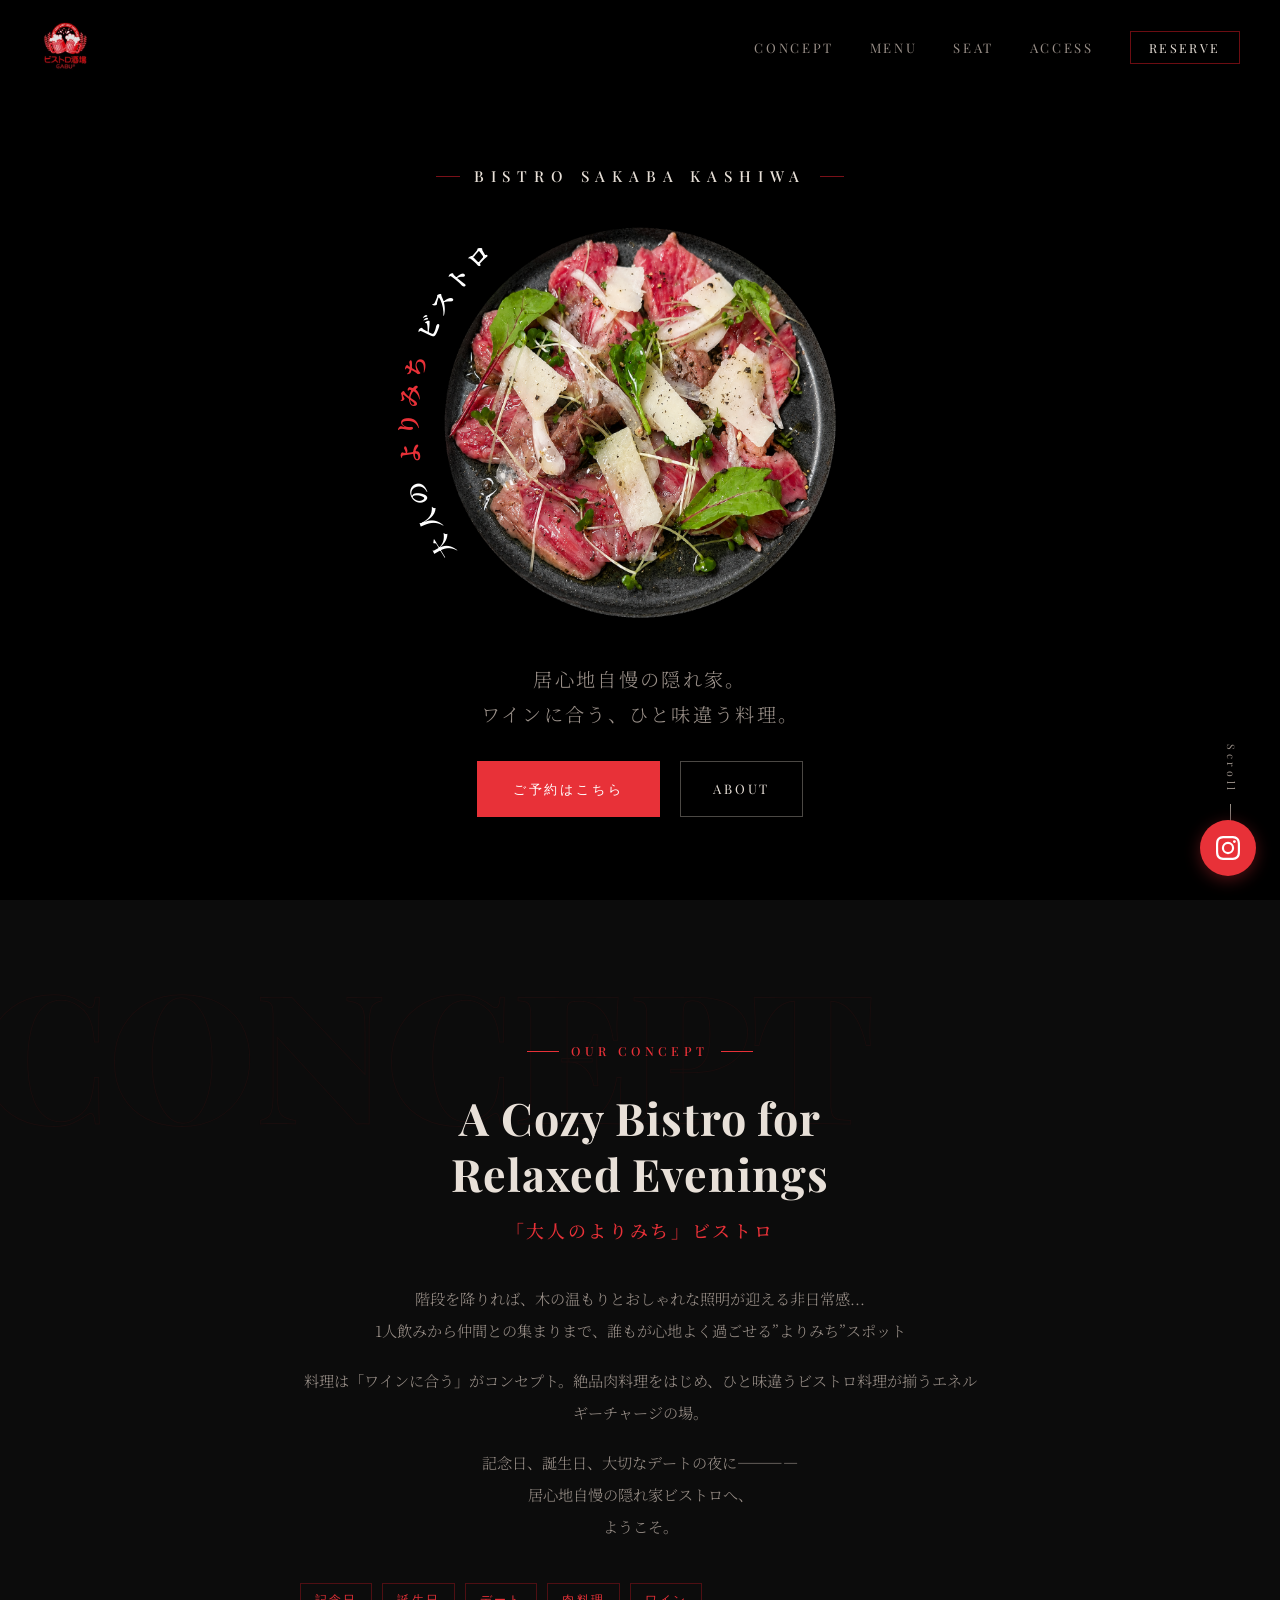
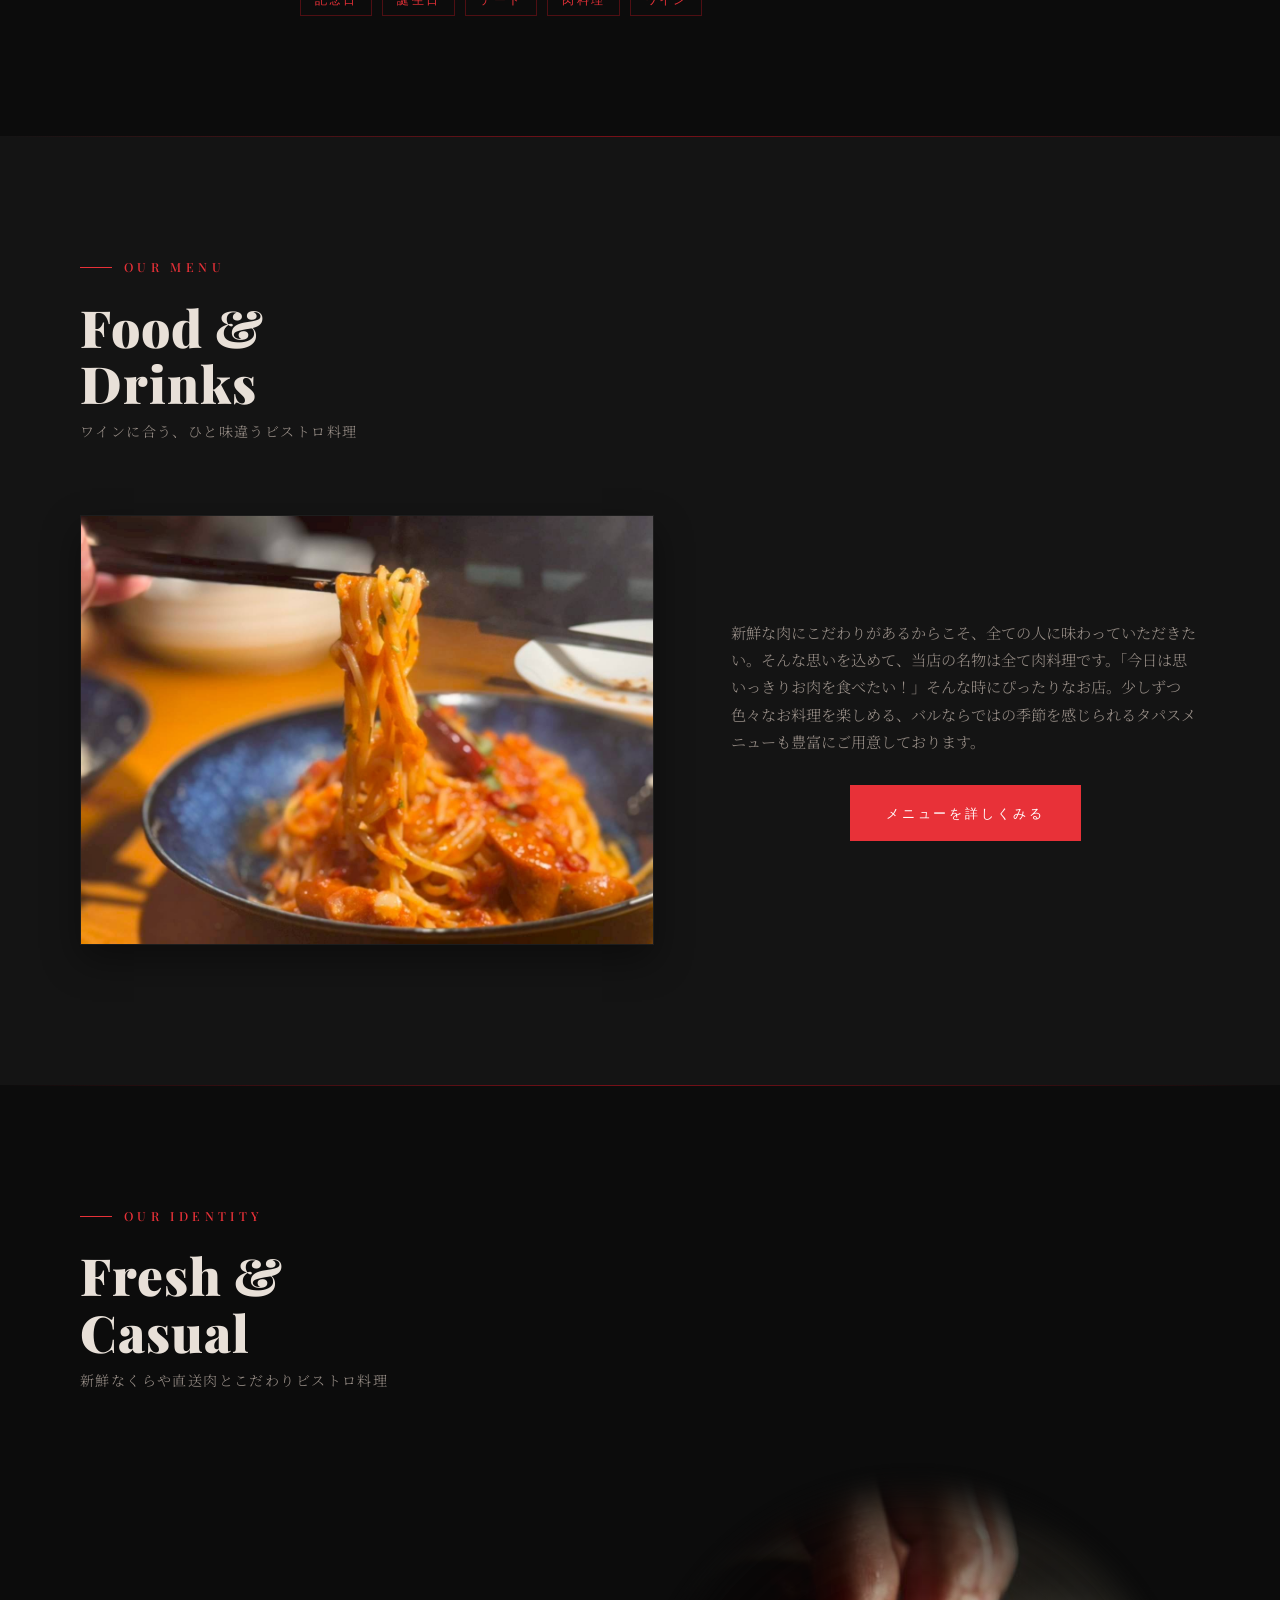
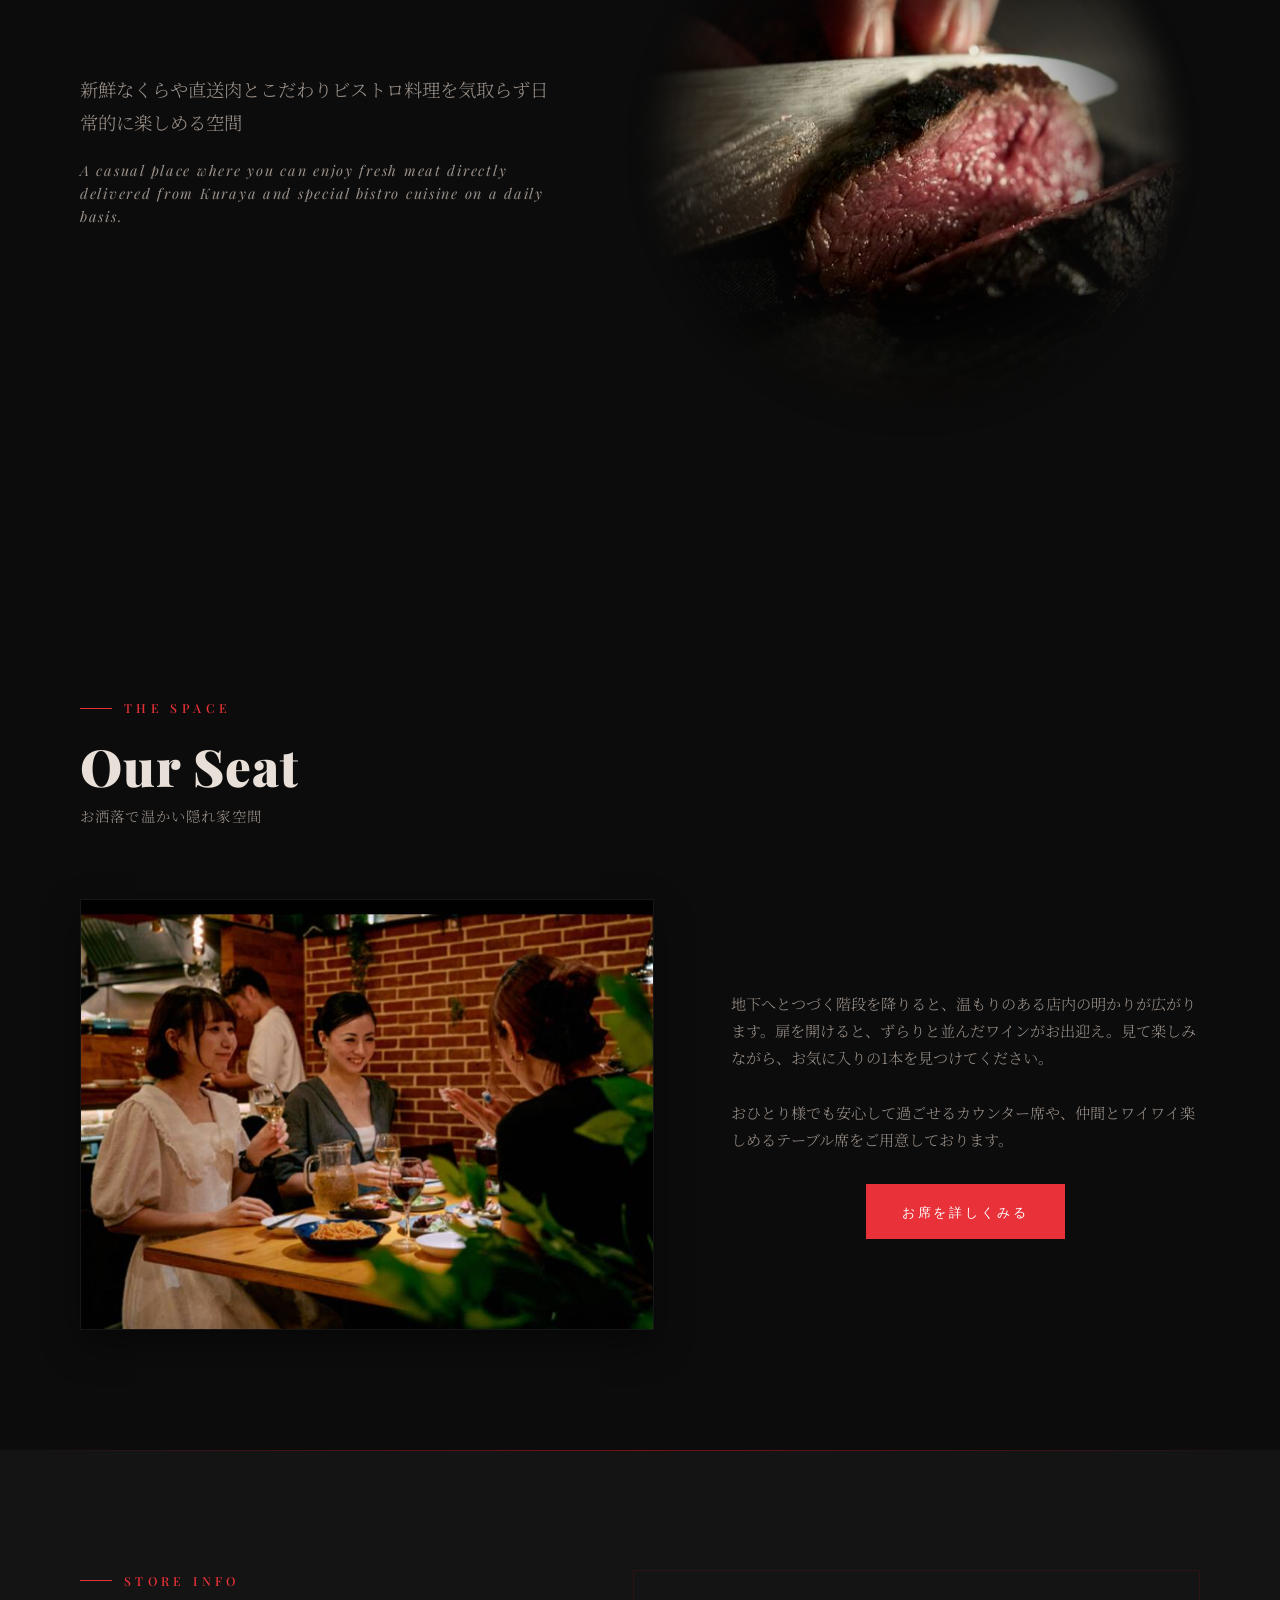
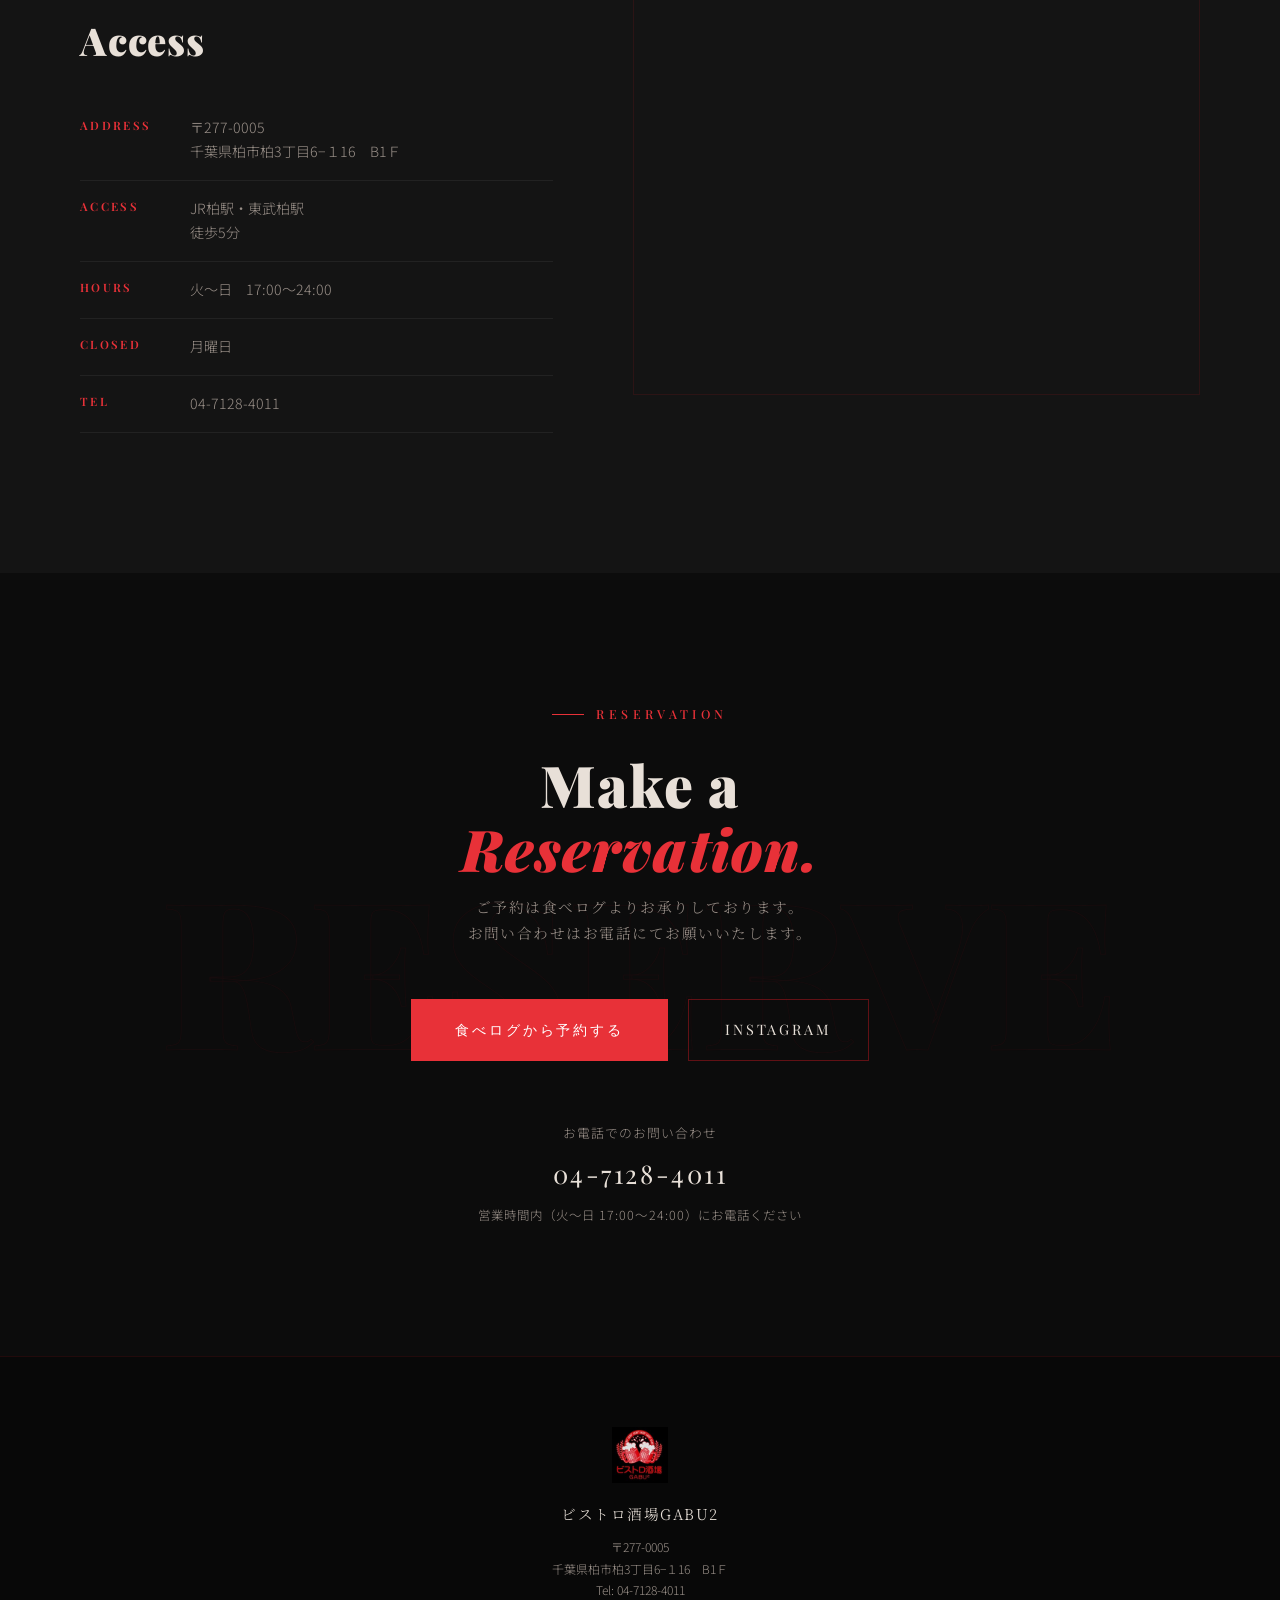
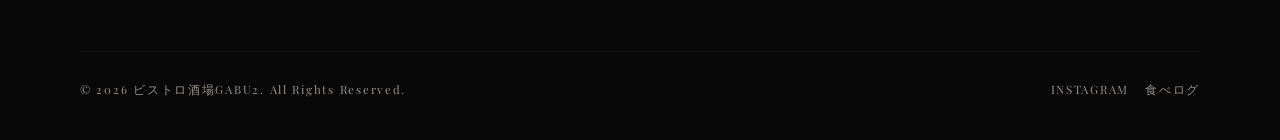
==== commit b0808b23: "Webサイトのコンテンツ更新と画像の追加" ====
--- a/index.html
+++ b/index.html
@@ -24,7 +24,7 @@
         <img src="img/ロゴ.jpg" alt="Logo" class="loader-logo" />
         <div class="loader-circle"></div>
       </div>
-      <p class="loader-text">Bistro Sakaba GABU2</p>
+      <p class="loader-text">Bistro Sakaba GABU²</p>
     </div>
   </div>
 
@@ -181,7 +181,7 @@
         </div>
         <div class="menu-presentation-content reveal-right">
           <p class="menu-pres-text jp-serif">
-            看板メニューのにんにく爆盛りGABU2ハラミステーキをはじめ、新鮮な肉刺し、ワインが進む様々なタパス料理をご用意しております。
+            新鮮な肉にこだわりがあるからこそ、全ての人に味わっていただきたい。そんな思いを込めて、当店の名物は全て肉料理です。「今日は思いっきりお肉を食べたい！」そんな時にぴったりなお店。少しずつ色々なお料理を楽しめる、バルならではの季節を感じられるタパスメニューも豊富にご用意しております。
           </p>
           <div class="menu-details-cta">
             <a href="menu.html" class="btn-primary" id="menu-details-btn">メニューを詳しくみる</a>
@@ -195,32 +195,32 @@
   <!-- ===============================================
        COURSE
   =============================================== -->
-  <section id="index-course" aria-labelledby="index-course-heading">
-    <div class="container">
-
-      <!-- Course Header -->
+  <section id="index-about" aria-labelledby="index-about-heading">
+    <div class="container">
+
+      <!-- About Header -->
       <div class="menu-header reveal">
         <div class="menu-header-left">
-          <p class="section-label" aria-hidden="true">Our Course</p>
-          <h2 id="index-course-heading" class="menu-header-title en-heading">Course</h2>
-          <p class="menu-header-sub jp-serif">ご宴会や女子会、大切な記念日に</p>
+          <p class="section-label" aria-hidden="true">Our Identity</p>
+          <h2 id="index-about-heading" class="menu-header-title en-heading">Fresh &amp;<br />Casual</h2>
+          <p class="menu-header-sub jp-serif">新鮮なくらや直送肉とこだわりビストロ料理</p>
         </div>
       </div>
 
       <div class="menu-presentation-grid reverse">
         <!-- Image first in HTML to display on top in mobile -->
         <div class="menu-presentation-img-col reveal-right">
-          <div class="menu-presentation-img-wrap">
-            <img src="img/熟成リブロースグリル.jpg" alt="熟成リブロースグリル" class="menu-pres-img" />
+          <div class="menu-presentation-img-wrap blend">
+            <img src="img/①.jpg" alt="新鮮なくらや直送肉とこだわりビストロ料理" class="menu-pres-img-blend" />
           </div>
         </div>
         <div class="menu-presentation-content reveal-left">
-          <p class="menu-pres-text jp-serif">
-            名物のハラミステーキや熟成肉、新鮮な肉刺しなどをふんだんに盛り込んだ贅沢なパーティープラン。充実の飲み放題付きプランもございます。
+          <p class="index-about-text jp-serif">
+            新鮮なくらや直送肉とこだわりビストロ料理を気取らず日常的に楽しめる空間
           </p>
-          <div class="menu-details-cta">
-            <a href="menu.html#course" class="btn-primary" id="course-details-btn">コースを詳しくみる</a>
-          </div>
+          <p class="menu-pres-text en-sub" style="font-size: 0.9rem; line-height: 1.6; color: var(--cream-dim); margin-bottom: 0;">
+            A casual place where you can enjoy fresh meat directly delivered from Kuraya and special bistro cuisine on a daily basis.
+          </p>
         </div>
       </div>
 
@@ -250,7 +250,7 @@
         </div>
         <div class="menu-presentation-content reveal-right">
           <p class="menu-pres-text jp-serif">
-            木の温もりあふれる落ち着いたテーブル席や、調理風景を目の前で楽しめるライブ感満載のカウンター席など、様々なシーンに合わせてご利用いただけます。
+            地下へとつづく階段を降りると、温もりのある店内の明かりが広がります。扉を開けると、ずらりと並んだワインがお出迎え。見て楽しみながら、お気に入りの1本を見つけてください。<br><br>おひとり様でも安心して過ごせるカウンター席や、仲間とワイワイ楽しめるテーブル席をご用意しております。
           </p>
           <div class="menu-details-cta">
             <a href="seat.html" class="btn-primary" id="seat-details-btn">お席を詳しくみる</a>
@@ -416,9 +416,10 @@
       const loader = document.getElementById('loader');
       const loaderContent = document.querySelector('.loader-content');
 
-      const referrer = document.referrer;
       const hasSkipParam = window.location.search.includes('skip_animation=true');
-      const skipAnimation = hasSkipParam || referrer.includes('menu.html') || referrer.includes('seat.html');
+      const hasVisited = sessionStorage.getItem('visited_gabu2');
+      // クエリパラメータがあるか、すでに同一セッションで訪問済みの場合はスキップ
+      const skipAnimation = hasSkipParam || hasVisited;
 
       if (skipAnimation) {
         // アニメーションをスキップして即表示
@@ -437,6 +438,9 @@
           el.classList.add('visible');
         });
       } else {
+        // セッション内初回訪問フラグを設定
+        sessionStorage.setItem('visited_gabu2', 'true');
+
         // 通常のオープニングアニメーション
         // 2.2秒後にロゴとテキストをフェードアウト
         setTimeout(() => {
--- a/style.css
+++ b/style.css
@@ -1798,7 +1798,7 @@
 .drink-slides-wrap {
   position: relative;
   width: 100%;
-  aspect-ratio: 1 / 1.414; /* A4 vertical proportion */
+  aspect-ratio: 3 / 2; /* Match landscape menu proportion (e.g. 1.5 aspect ratio) */
   background-color: #0d0d0d;
 }
 
@@ -1887,32 +1887,38 @@
   transform: scale(1.3);
 }
 
+.course-intro-img-wrap {
+  width: 100%;
+  max-width: 600px;
+  aspect-ratio: 16/9;
+  margin: 0 auto 30px;
+  overflow: hidden;
+  border: 1px solid rgba(255, 255, 255, 0.05);
+}
+
+.course-intro-img {
+  width: 100%;
+  height: 100%;
+  object-fit: cover;
+  transition: transform 0.8s cubic-bezier(0.25, 1, 0.5, 1);
+}
+
+.course-intro-card:hover .course-intro-img {
+  transform: scale(1.03);
+}
+
 /* Course Intro Card */
 .course-intro-card {
-  background-color: var(--black-mid);
-  border: 1px solid rgba(181, 22, 30, 0.15);
-  padding: 60px 40px;
+  padding: 40px 0;
   text-align: center;
   max-width: 800px;
   margin: 0 auto;
   position: relative;
-  overflow: hidden;
-  box-shadow: 0 10px 30px rgba(0,0,0,0.3);
-}
-
-.course-intro-card::before {
-  content: '';
-  position: absolute;
-  top: 0;
-  left: 0;
-  width: 100%;
-  height: 2px;
-  background: linear-gradient(90deg, transparent, var(--red), transparent);
 }
 
 .course-title-main {
   font-family: 'Noto Serif JP', serif;
-  font-size: clamp(1.4rem, 3vw, 2.2rem);
+  font-size: clamp(0.9rem, 4.2vw, 2.2rem);
   font-weight: 600;
   color: var(--text-main);
   margin-bottom: 24px;
@@ -1960,7 +1966,7 @@
     display: none;
   }
   .course-intro-card {
-    padding: 40px 20px;
+    padding: 30px 0;
   }
   .btn-tabelog-course {
     font-size: clamp(0.72rem, 3vw, 0.85rem);
@@ -2132,6 +2138,26 @@
   box-shadow: 0 15px 35px rgba(0,0,0,0.4);
 }
 
+.menu-presentation-img-wrap.blend {
+  position: relative;
+  aspect-ratio: 1/1;
+  border: none;
+  box-shadow: none;
+  background: transparent;
+  border-radius: 50%;
+  overflow: hidden;
+}
+
+.menu-presentation-img-wrap.blend::after {
+  content: '';
+  position: absolute;
+  inset: 0;
+  border-radius: 50%;
+  box-shadow: inset 0 0 35px 20px var(--black);
+  pointer-events: none;
+  z-index: 2;
+}
+
 .menu-pres-img {
   width: 100%;
   height: 100%;
@@ -2139,8 +2165,23 @@
   transition: transform 0.8s cubic-bezier(0.25, 1, 0.5, 1);
 }
 
+.menu-pres-img-blend {
+  width: 100%;
+  height: 100%;
+  object-fit: cover;
+  border-radius: 50%;
+  -webkit-mask-image: radial-gradient(circle, rgba(0,0,0,1) 30%, rgba(0,0,0,0) 70%);
+  mask-image: radial-gradient(circle, rgba(0,0,0,1) 30%, rgba(0,0,0,0) 70%);
+  filter: brightness(0.9) contrast(1.05);
+  transition: transform 0.8s cubic-bezier(0.25, 1, 0.5, 1);
+}
+
 .menu-presentation-grid:hover .menu-pres-img {
   transform: scale(1.04);
+}
+
+.menu-presentation-grid:hover .menu-pres-img-blend {
+  transform: scale(1.05);
 }
 
 .menu-presentation-content {
@@ -2156,13 +2197,13 @@
   margin-bottom: 30px;
 }
 
-#index-course {
+#index-about {
   padding: 120px 0;
   background: var(--black);
   position: relative;
 }
 
-#index-course::before {
+#index-about::before {
   content: '';
   position: absolute;
   top: 0;
@@ -2189,7 +2230,45 @@
     grid-row: auto;
   }
   
-  #index-course {
+  #index-about {
     padding: 80px 0;
   }
+}
+
+/* Intro Text Blocks (Tapas, Drinks, Desserts, Seats) */
+.tapas-intro-text,
+.drink-intro-text,
+.dessert-intro-text,
+.seat-intro-text {
+  text-align: center;
+  max-width: 680px;
+  margin: 40px auto 0;
+  font-size: 0.95rem;
+  line-height: 1.9;
+  color: var(--cream-dim);
+}
+
+.index-about-text {
+  font-size: 1.15rem;
+  line-height: 1.8;
+  color: var(--cream-dim);
+  margin-bottom: 20px;
+}
+
+@media (max-width: 768px) {
+  .tapas-intro-text,
+  .drink-intro-text,
+  .dessert-intro-text,
+  .seat-intro-text {
+    text-align: left;
+    margin: 30px auto 0;
+    font-size: 0.88rem;
+    line-height: 1.8;
+  }
+  
+  .index-about-text {
+    font-size: 1.05rem;
+    line-height: 1.7;
+    margin-bottom: 15px;
+  }
 }
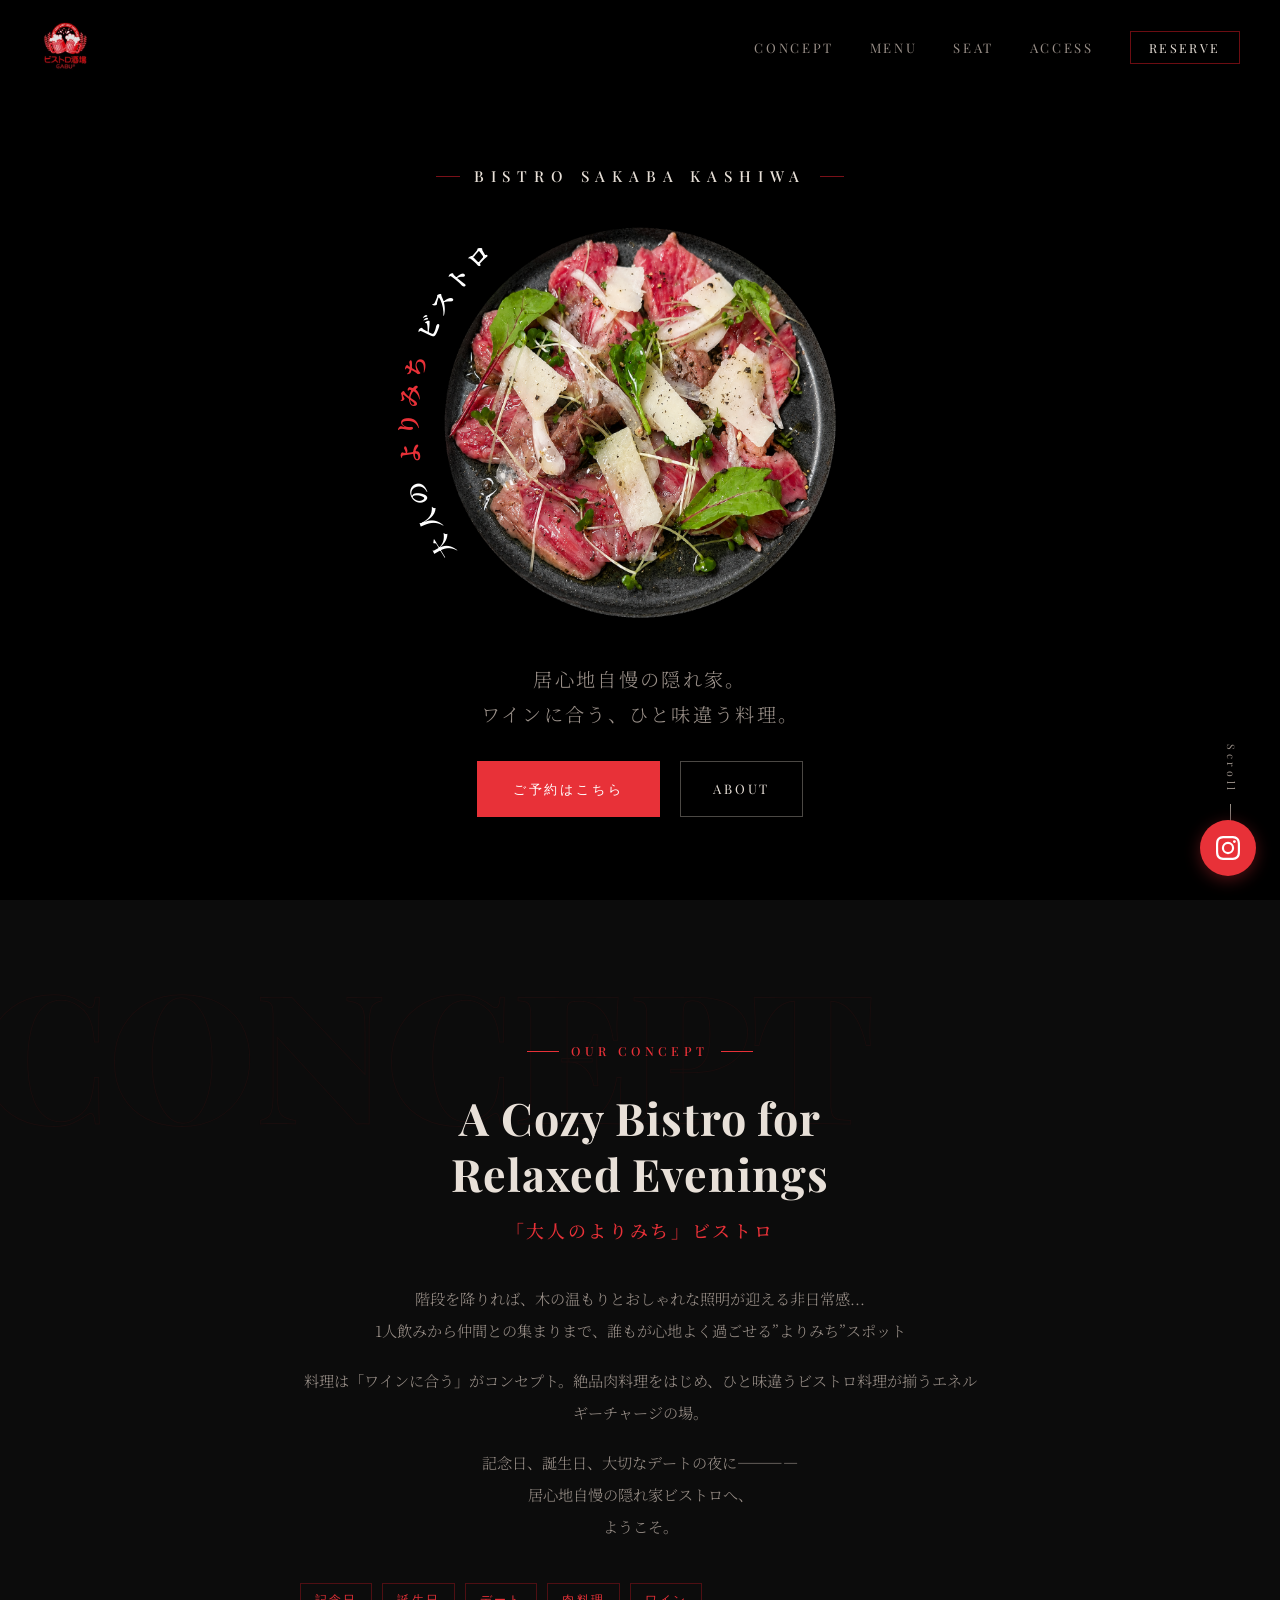
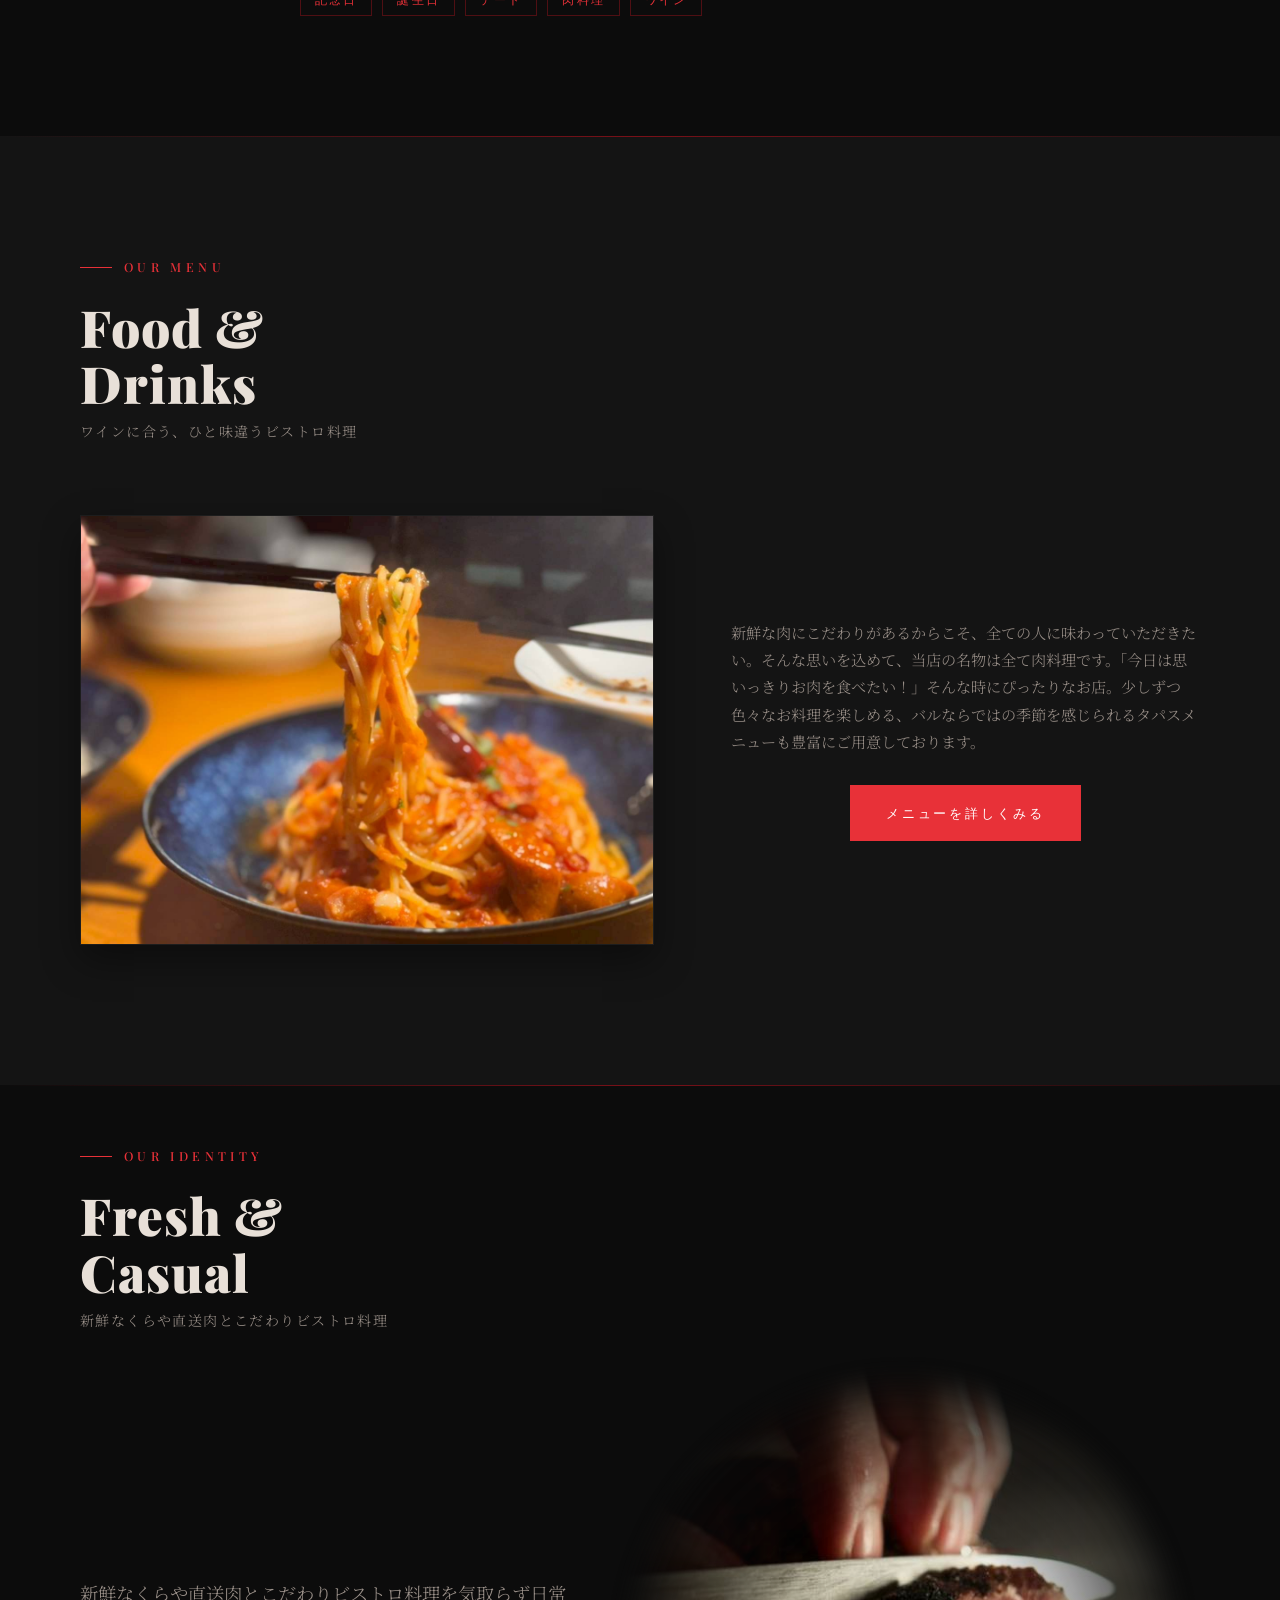
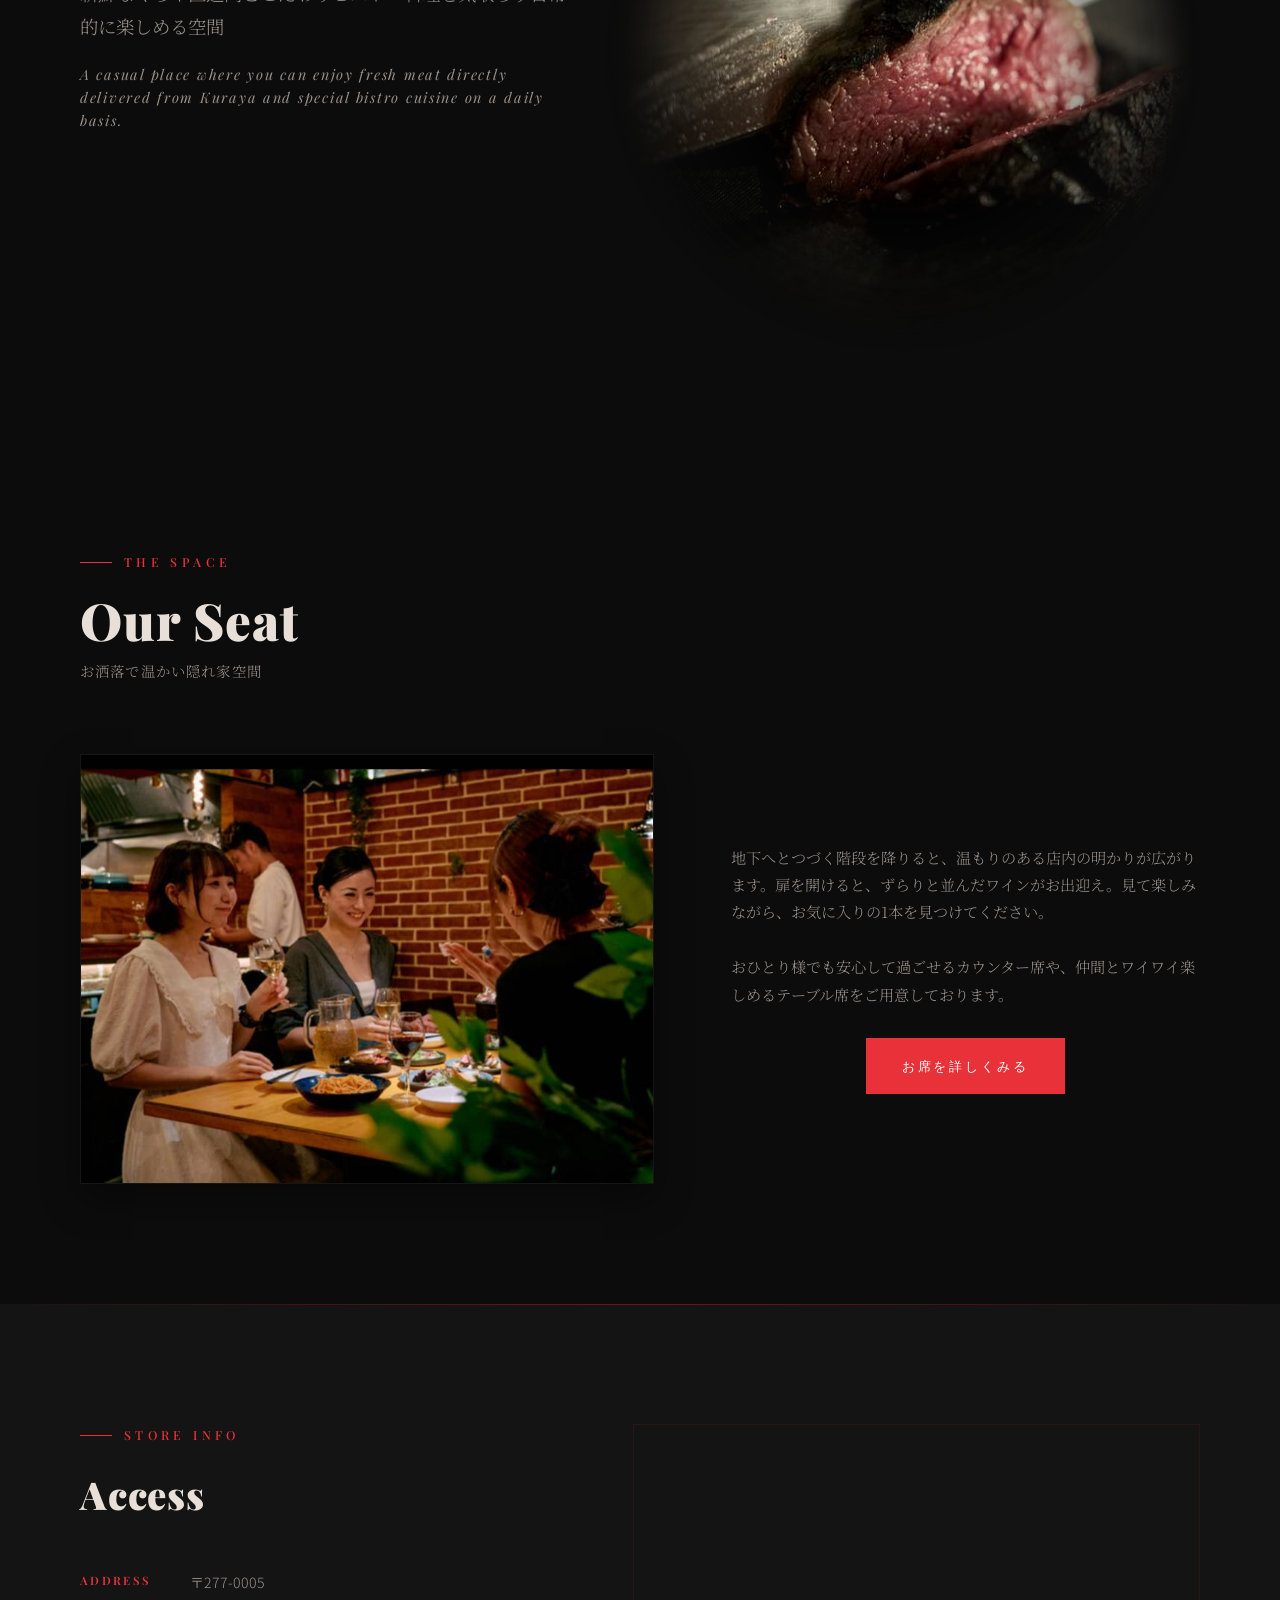
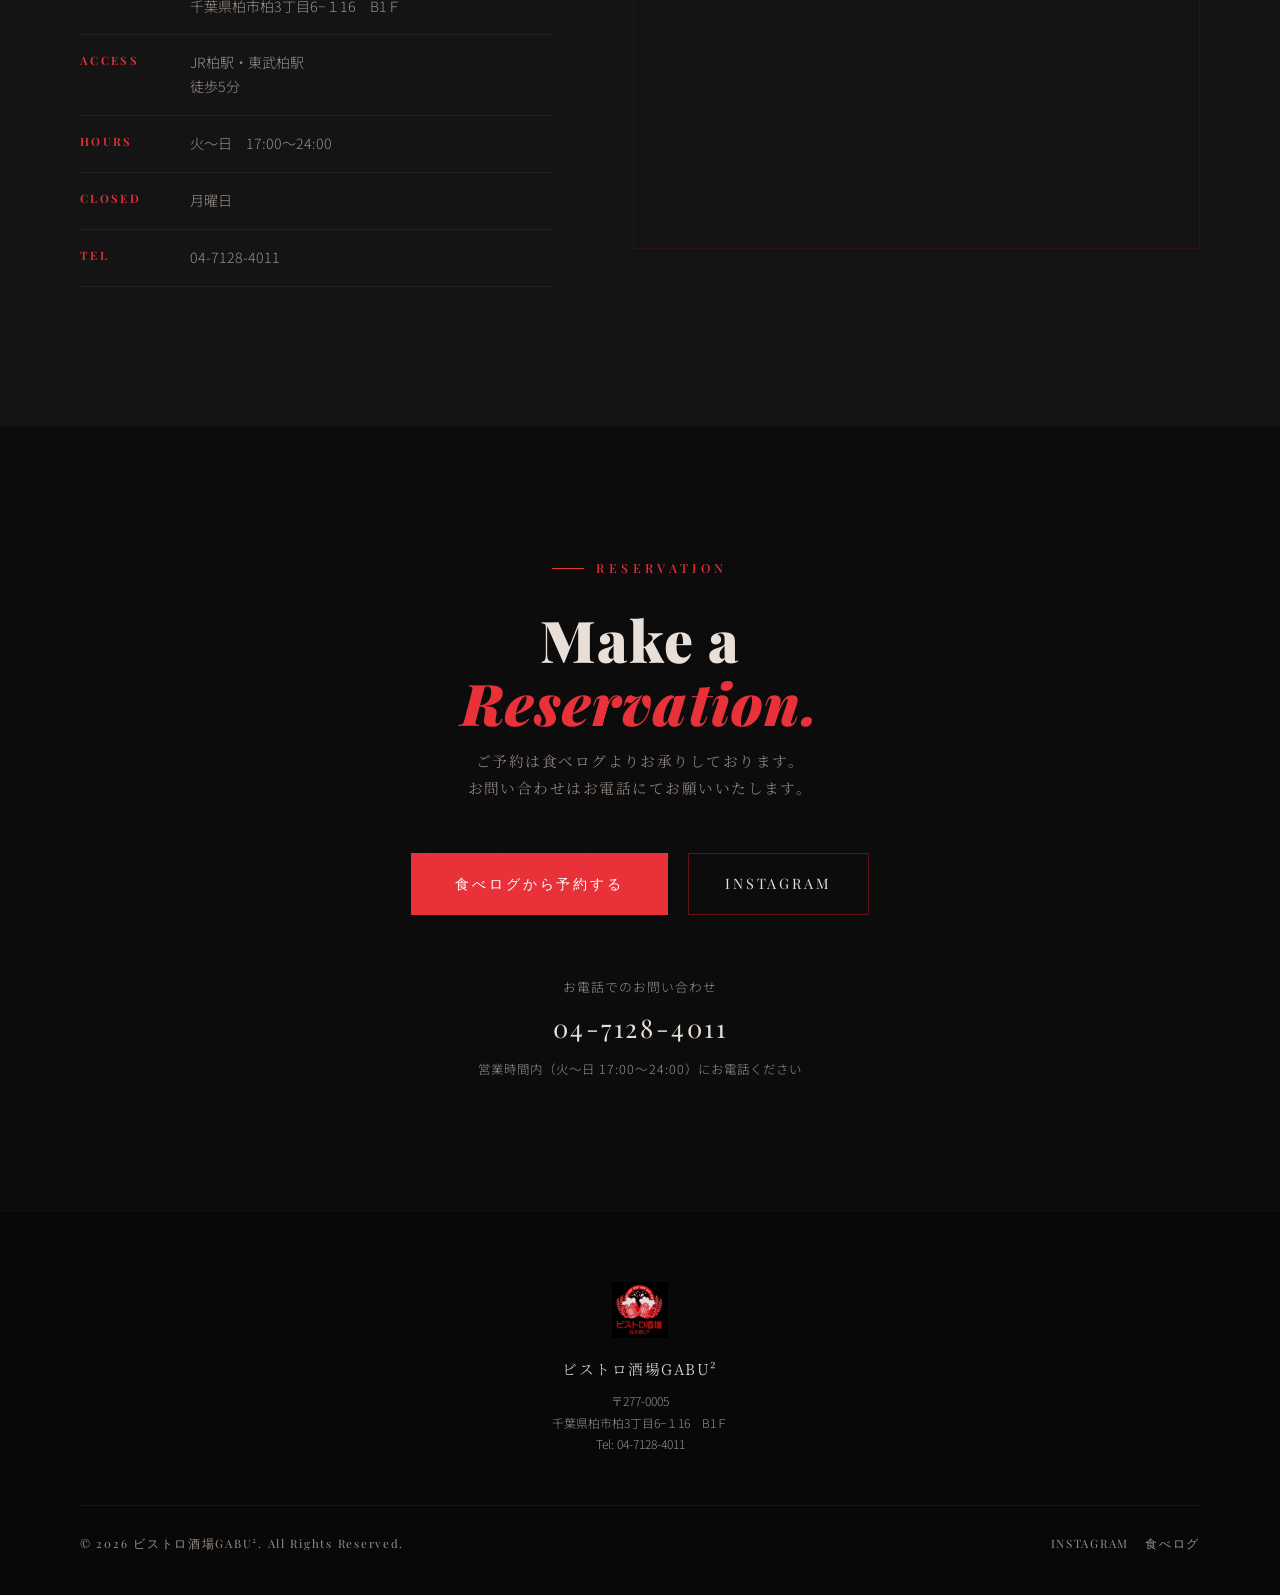
==== commit afbc991a: "Update menu text, font styles, links, brand notation GABU², and add sitemap.xml" ====
--- a/index.html
+++ b/index.html
@@ -3,10 +3,10 @@
 <head>
   <meta charset="UTF-8" />
   <meta name="viewport" content="width=device-width, initial-scale=1.0" />
-  <title>ビストロ酒場GABU2 | 柏駅徒歩5分 大人の隠れ家ビストロ</title>
+  <title>ビストロ酒場GABU² | 柏駅徒歩5分 大人の隠れ家ビストロ</title>
   <meta name="description" content="柏駅徒歩5分。ワインに合うひと味違うビストロ料理と絶品肉料理が揃う、大人の隠れ家ビストロ居酒屋。記念日・誕生日・デートにも。営業時間：火〜日 17:00〜24:00" />
-  <meta name="keywords" content="ビストロ酒場GABU2,柏,ビストロ,居酒屋,肉料理,ワイン,記念日,誕生日,デート,柏駅" />
-  <meta property="og:title" content="ビストロ酒場GABU2 | 柏駅徒歩5分 大人の隠れ家ビストロ" />
+  <meta name="keywords" content="ビストロ酒場GABU²,柏,ビストロ,居酒屋,肉料理,ワイン,記念日,誕生日,デート,柏駅" />
+  <meta property="og:title" content="ビストロ酒場GABU² | 柏駅徒歩5分 大人の隠れ家ビストロ" />
   <meta property="og:description" content="ワインに合う本格ビストロ料理と絶品肉料理。大人のよりみちビストロ。" />
   <meta property="og:type" content="website" />
   <link rel="preconnect" href="https://fonts.googleapis.com" />
@@ -32,8 +32,8 @@
        HEADER
   =============================================== -->
   <header id="header">
-    <a href="#" class="header-logo" aria-label="ビストロ酒場GABU2 トップへ">
-      <img src="img/ロゴ.jpg" alt="ビストロ酒場GABU2 ロゴ" />
+    <a href="#" class="header-logo" aria-label="ビストロ酒場GABU² トップへ">
+      <img src="img/ロゴ.jpg" alt="ビストロ酒場GABU² ロゴ" />
     </a>
 
     <nav aria-label="メインナビゲーション">
@@ -304,7 +304,7 @@
           <div class="map-container" role="region" aria-label="Googleマップ">
             <iframe
               src="https://maps.google.com/maps?q=%E3%83%93%E3%82%B9%E3%83%88%E3%83%AD%E9%85%92%E5%A0%B4GABU2&output=embed&hl=ja&z=16"
-              title="ビストロ酒場GABU2 地図"
+              title="ビストロ酒場GABU² 地図"
               allowfullscreen
               loading="lazy"
               referrerpolicy="no-referrer-when-downgrade">
@@ -368,8 +368,8 @@
 
         <!-- ブランド -->
         <div class="footer-brand">
-          <img src="img/ロゴ.jpg" alt="ビストロ酒場GABU2" />
-          <p class="footer-brand-name">ビストロ酒場GABU2</p>
+          <img src="img/ロゴ.jpg" alt="ビストロ酒場GABU²" />
+          <p class="footer-brand-name">ビストロ酒場GABU²</p>
           <p class="footer-brand-addr">
             〒277-0005<br />
             千葉県柏市柏3丁目6−１16　B1Ｆ<br />
@@ -381,7 +381,7 @@
 
       <div class="footer-bottom">
         <p class="footer-copy">
-          &copy; <span id="year"></span> ビストロ酒場GABU2. All Rights Reserved.
+          &copy; <span id="year"></span> ビストロ酒場GABU². All Rights Reserved.
         </p>
         <div class="footer-sns">
           <a href="https://www.instagram.com/_gabu2/"
--- a/style.css
+++ b/style.css
@@ -1,5 +1,5 @@
 /* ============================================================
-   GABU2 — ビストロ酒場GABU2 Stylesheet
+   GABU² — ビストロ酒場GABU² Stylesheet
    カラー：深黒 + ワインレッド
    ============================================================ */
 
@@ -1769,7 +1769,7 @@
 /* Recommendation Card Description */
 .details-card-desc {
   margin-top: 14px;
-  font-family: 'Noto Sans JP', sans-serif;
+  font-family: 'Noto Serif JP', serif;
   font-size: 0.85rem;
   line-height: 1.7;
   color: var(--cream-dim);
@@ -1926,12 +1926,13 @@
 }
 
 .course-text-detail {
-  font-family: 'Noto Sans JP', sans-serif;
+  font-family: 'Noto Serif JP', serif;
   font-size: 0.95rem;
   line-height: 1.9;
   color: var(--cream-dim);
   max-width: 640px;
   margin: 0 auto 40px;
+  font-weight: 300;
 }
 
 .course-action-wrap {
@@ -2198,9 +2199,18 @@
 }
 
 #index-about {
-  padding: 120px 0;
+  padding: 60px 0;
   background: var(--black);
   position: relative;
+}
+
+#index-about .menu-header {
+  margin-bottom: 24px;
+}
+
+#index-about .menu-presentation-grid {
+  margin-top: 0;
+  gap: clamp(20px, 4vw, 40px);
 }
 
 #index-about::before {
@@ -2231,7 +2241,7 @@
   }
   
   #index-about {
-    padding: 80px 0;
+    padding: 40px 0;
   }
 }
 
